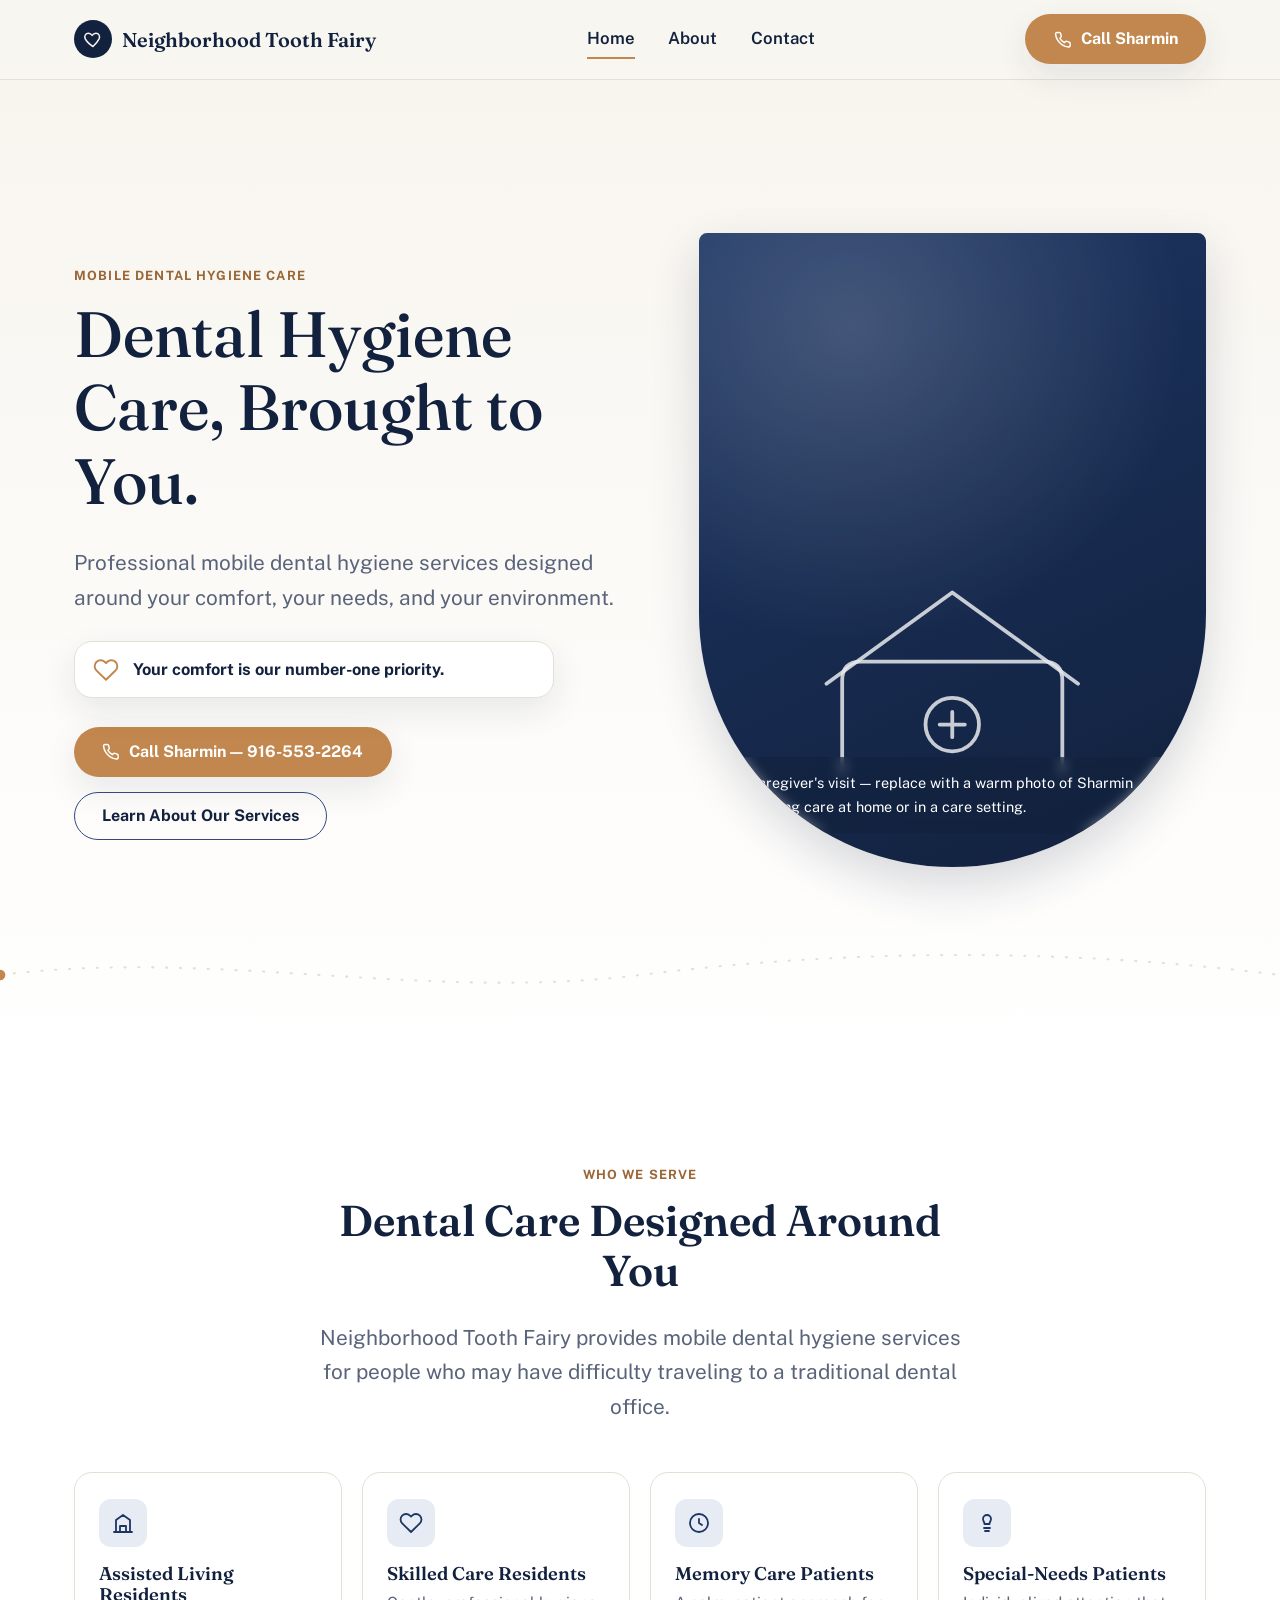
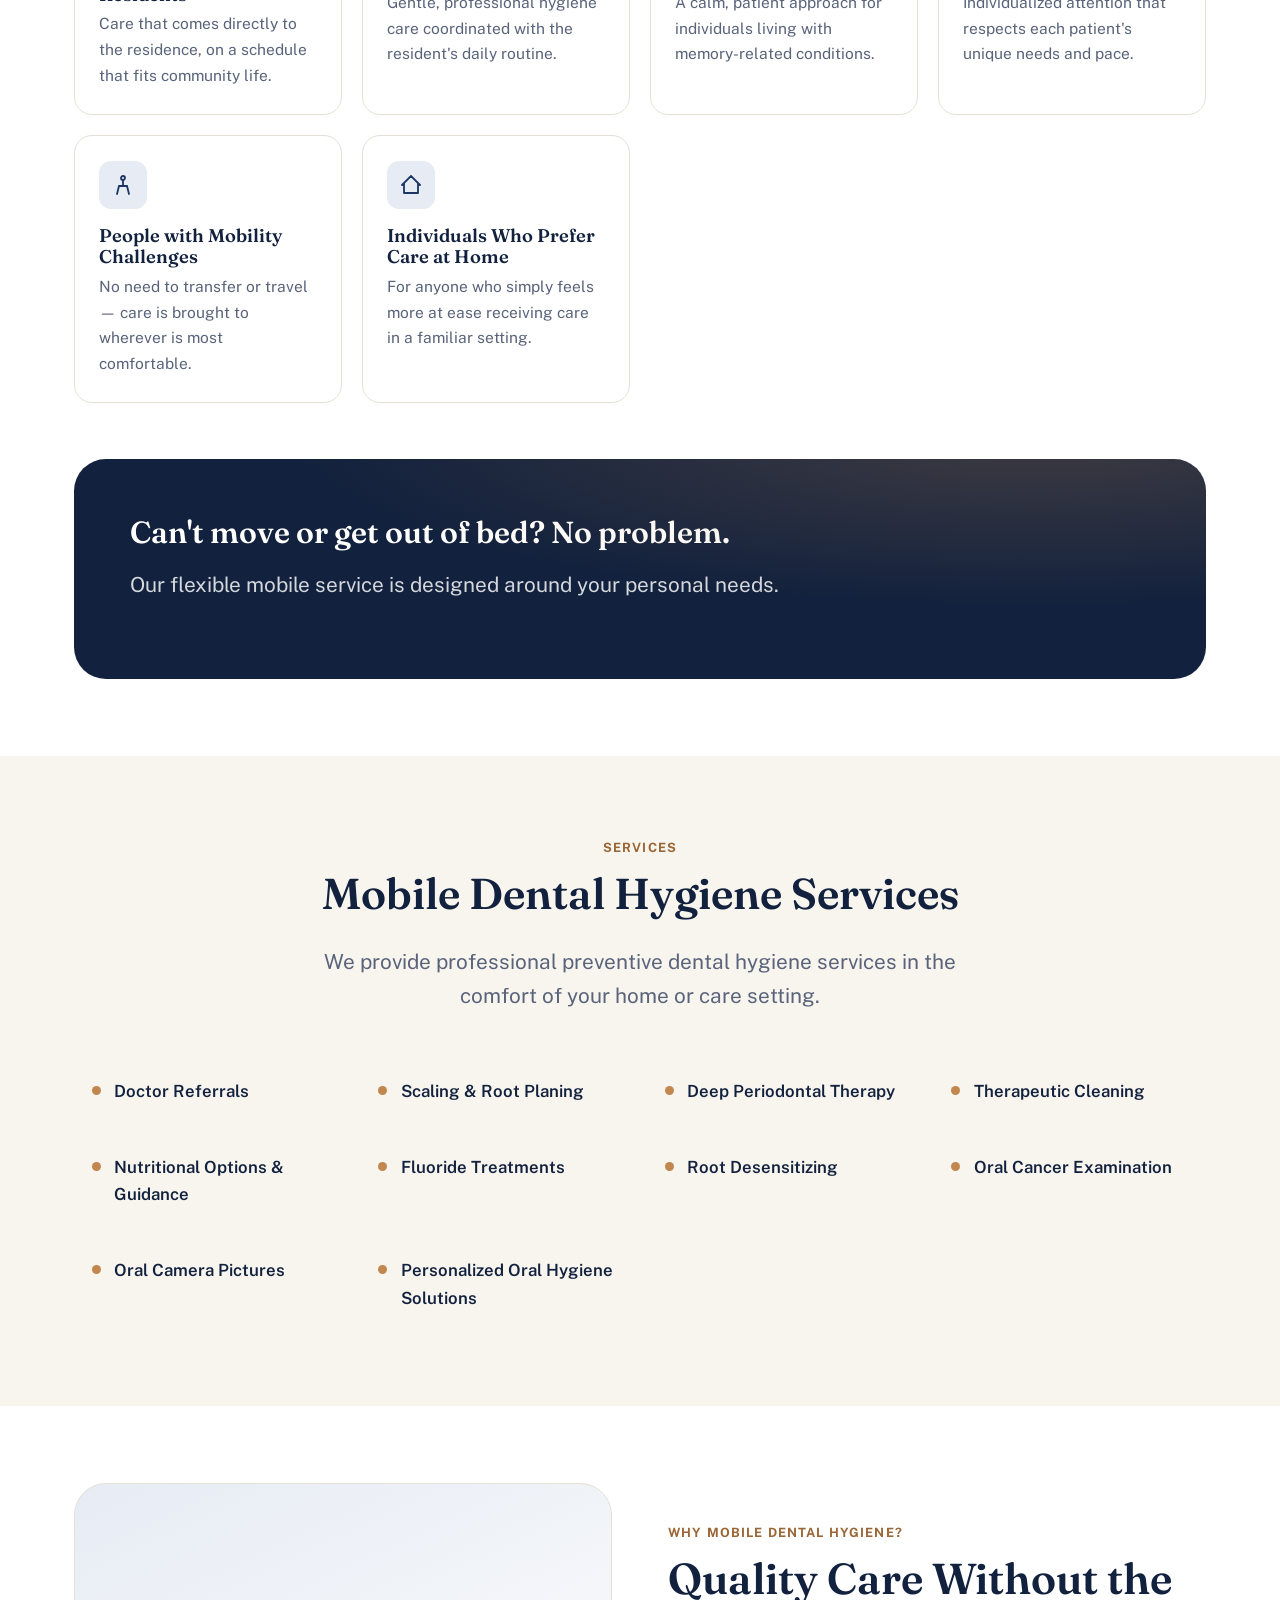
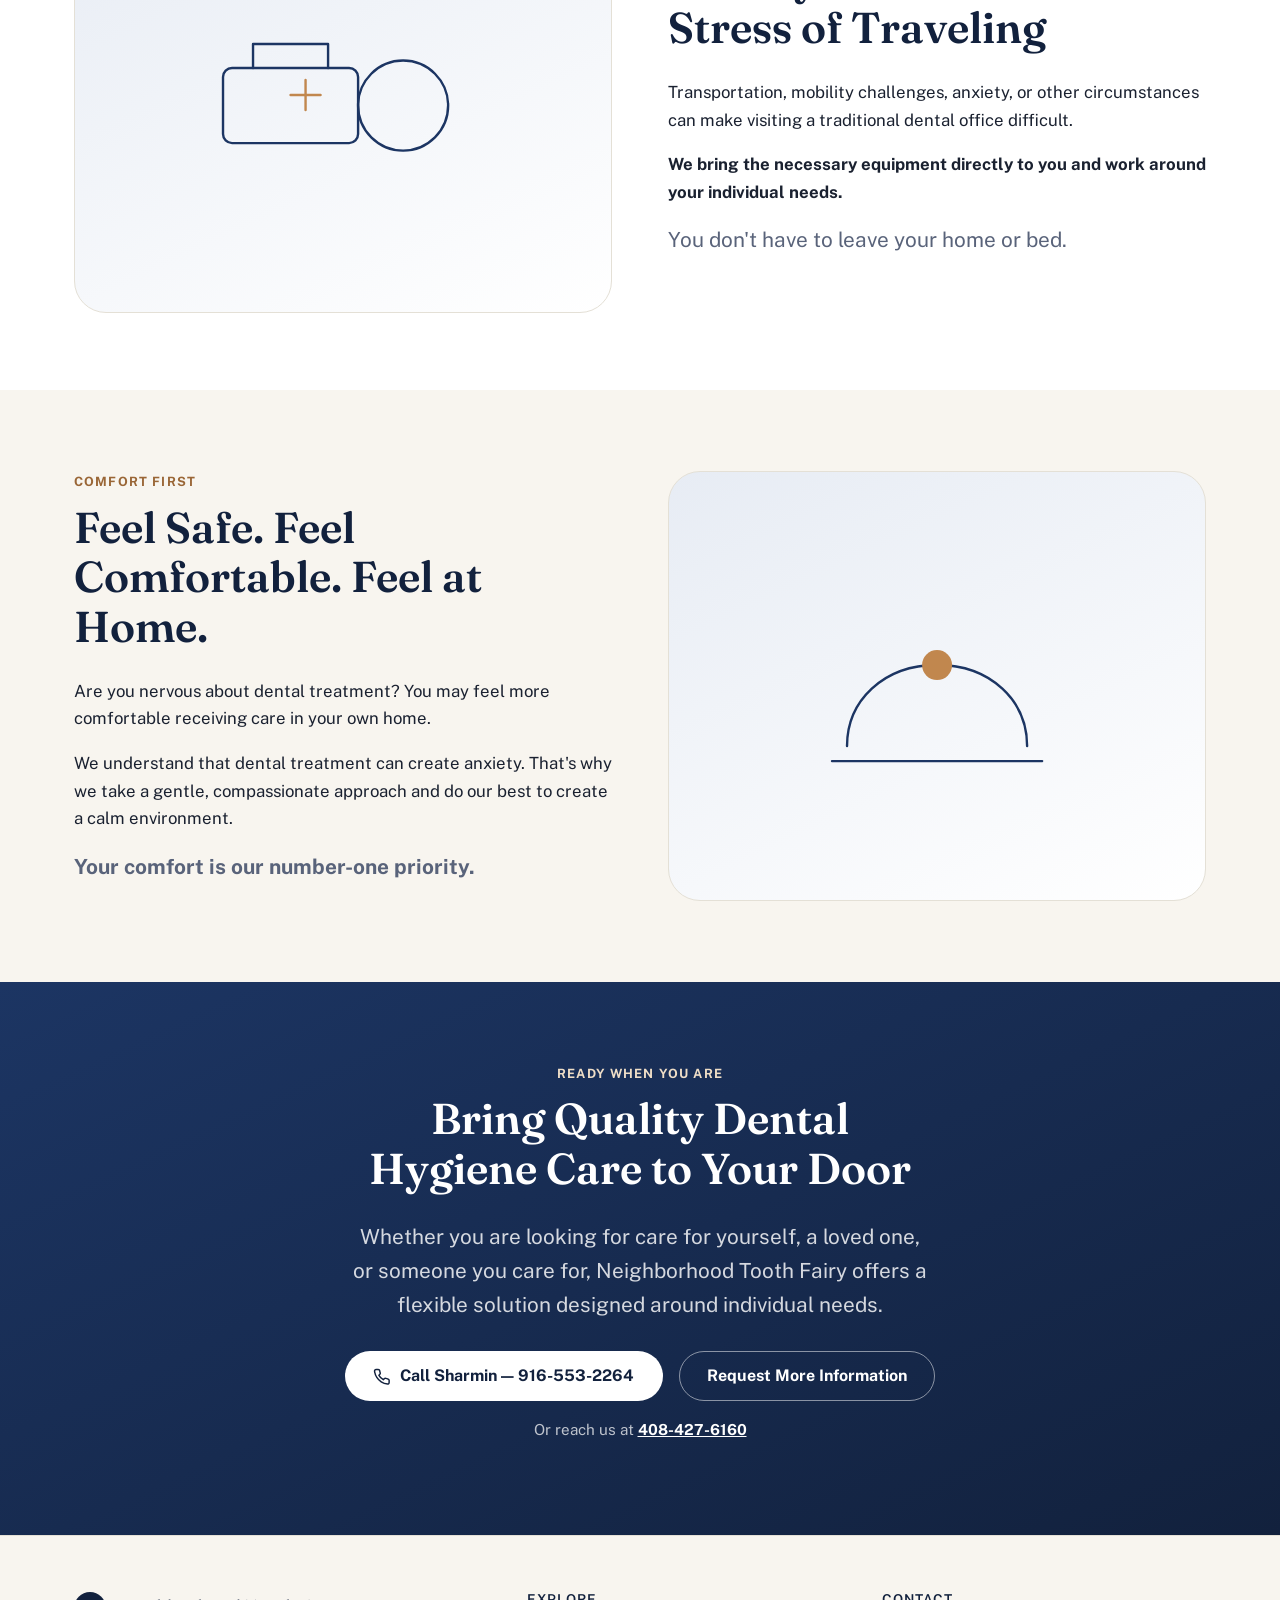
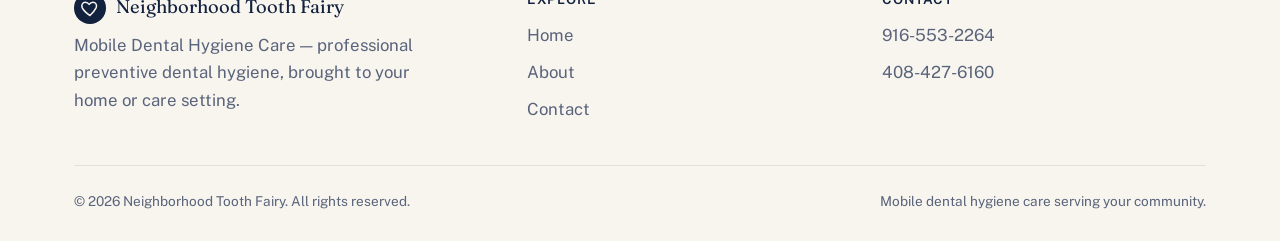
==== index.html @ ffa9e3bf "Add files via upload" ====
<!DOCTYPE html>
<html lang="en">
<head>
<meta charset="UTF-8">
<meta name="viewport" content="width=device-width, initial-scale=1.0">
<title>Neighborhood Tooth Fairy | Mobile Dental Hygiene Care, Brought to You</title>
<meta name="description" content="Neighborhood Tooth Fairy provides professional mobile dental hygiene care for seniors, assisted living, memory care, and anyone who has difficulty visiting a traditional dental office. Call Sharmin at 916-553-2264.">
<link rel="preconnect" href="https://fonts.googleapis.com">
<link rel="preconnect" href="https://fonts.gstatic.com" crossorigin>
<link href="https://fonts.googleapis.com/css2?family=Fraunces:opsz,wght@9..144,400;9..144,500;9..144,600&family=Public+Sans:wght@400;500;600;700&display=swap" rel="stylesheet">
<link rel="stylesheet" href="styles.css">
</head>
<body>
<a class="skip-link" href="#main">Skip to content</a>

<header class="site-header">
  <div class="container nav">
    <a class="brand" href="index.html">
      <span class="brand-mark" aria-hidden="true">
        <svg viewBox="0 0 24 24" fill="none" stroke="#F8F5EF" stroke-width="1.8" stroke-linecap="round" stroke-linejoin="round"><path d="M12 21s-7-4.6-9.3-9.1C1.2 8.6 3 5 6.6 5c2 0 3.3 1.1 4.4 2.7C12.1 6.1 13.4 5 15.4 5 19 5 20.8 8.6 19.3 11.9 17 16.4 12 21 12 21z"/></svg>
      </span>
      Neighborhood Tooth Fairy
    </a>

    <nav class="nav-links" aria-label="Primary">
      <a href="index.html" aria-current="page">Home</a>
      <a href="about.html">About</a>
      <a href="contact.html">Contact</a>
    </nav>

    <div class="nav-actions">
      <a class="btn btn--primary nav-call" href="tel:19165532264">
        <svg viewBox="0 0 24 24" fill="none" stroke="currentColor" stroke-width="2" stroke-linecap="round" stroke-linejoin="round"><path d="M22 16.92v3a2 2 0 0 1-2.18 2 19.79 19.79 0 0 1-8.63-3.07 19.5 19.5 0 0 1-6-6 19.79 19.79 0 0 1-3.07-8.67A2 2 0 0 1 4.11 2h3a2 2 0 0 1 2 1.72c.13.96.36 1.9.68 2.81a2 2 0 0 1-.45 2.11L8.09 9.91a16 16 0 0 0 6 6l1.27-1.27a2 2 0 0 1 2.11-.45c.9.32 1.85.55 2.81.68A2 2 0 0 1 22 16.92z"/></svg>
        Call Sharmin
      </a>
      <button class="nav-toggle" aria-label="Open menu" aria-expanded="false" aria-controls="mobile-menu">
        <svg viewBox="0 0 24 24" fill="none" stroke="#12213D" stroke-width="2" stroke-linecap="round"><line x1="3" y1="6" x2="21" y2="6"/><line x1="3" y1="12" x2="21" y2="12"/><line x1="3" y1="18" x2="21" y2="18"/></svg>
      </button>
    </div>
  </div>
  <div class="mobile-menu" id="mobile-menu">
    <a href="index.html" aria-current="page">Home</a>
    <a href="about.html">About</a>
    <a href="contact.html">Contact</a>
    <a class="btn btn--primary" href="tel:19165532264">Call Sharmin — 916-553-2264</a>
  </div>
</header>

<main id="main">

  <!-- ============ HERO ============ -->
  <section class="hero">
    <div class="container">
      <div class="hero-copy">
        <span class="eyebrow">Mobile Dental Hygiene Care</span>
        <h1>Dental Hygiene Care, Brought to You.</h1>
        <p class="lede">Professional mobile dental hygiene services designed around your comfort, your needs, and your environment.</p>

        <div class="hero-priority reveal">
          <svg viewBox="0 0 24 24" fill="none" stroke="currentColor" stroke-width="1.8" stroke-linecap="round" stroke-linejoin="round"><path d="M20.84 4.61a5.5 5.5 0 0 0-7.78 0L12 5.67l-1.06-1.06a5.5 5.5 0 1 0-7.78 7.78l1.06 1.06L12 21l7.78-7.55 1.06-1.06a5.5 5.5 0 0 0 0-7.78z"/></svg>
          <span><strong>Your comfort is our number-one priority.</strong></span>
        </div>

        <div class="hero-actions">
          <a class="btn btn--primary" href="tel:19165532264">
            <svg viewBox="0 0 24 24" fill="none" stroke="currentColor" stroke-width="2" stroke-linecap="round" stroke-linejoin="round"><path d="M22 16.92v3a2 2 0 0 1-2.18 2 19.79 19.79 0 0 1-8.63-3.07 19.5 19.5 0 0 1-6-6 19.79 19.79 0 0 1-3.07-8.67A2 2 0 0 1 4.11 2h3a2 2 0 0 1 2 1.72c.13.96.36 1.9.68 2.81a2 2 0 0 1-.45 2.11L8.09 9.91a16 16 0 0 0 6 6l1.27-1.27a2 2 0 0 1 2.11-.45c.9.32 1.85.55 2.81.68A2 2 0 0 1 22 16.92z"/></svg>
            Call Sharmin — 916-553-2264
          </a>
          <a class="btn btn--ghost" href="#services">Learn About Our Services</a>
        </div>
      </div>

      <div class="hero-visual reveal" aria-hidden="true">
        <svg class="placeholder-figure" viewBox="0 0 200 170" fill="none">
          <path d="M30 150 L30 90 Q30 78 42 78 L158 78 Q170 78 170 90 L170 150" stroke-width="2.4" stroke-linejoin="round"/>
          <path d="M20 92 L100 34 L180 92" stroke-width="2.4" stroke-linejoin="round" stroke-linecap="round"/>
          <circle cx="100" cy="118" r="17" stroke-width="2.4"/>
          <path d="M92 118 h16 M100 110 v16" stroke-width="2.4" stroke-linecap="round"/>
        </svg>
        <p class="caption-badge">A caregiver's visit — replace with a warm photo of Sharmin providing care at home or in a care setting.</p>
      </div>
    </div>

    <svg class="route-divider" viewBox="0 0 1200 60" preserveAspectRatio="none" aria-hidden="true">
      <path id="route-path" d="M0 30 C 200 5, 400 55, 600 30 S 1000 5, 1200 30" fill="none" stroke="#E4E0D6" stroke-width="2" stroke-dasharray="1 12" stroke-linecap="round"/>
      <circle class="dot" r="5" fill="#C1874E" style="offset-path: path('M0 30 C 200 5, 400 55, 600 30 S 1000 5, 1200 30');"/>
    </svg>
  </section>

  <!-- ============ WHO WE SERVE ============ -->
  <section id="who-we-serve">
    <div class="container">
      <div class="section-head section-head--center reveal">
        <span class="eyebrow">Who We Serve</span>
        <h2>Dental Care Designed Around You</h2>
        <p class="lede">Neighborhood Tooth Fairy provides mobile dental hygiene services for people who may have difficulty traveling to a traditional dental office.</p>
      </div>

      <div class="card-grid reveal">
        <div class="card">
          <div class="card-icon" aria-hidden="true"><svg viewBox="0 0 24 24" fill="none" stroke="currentColor" stroke-width="1.8" stroke-linecap="round" stroke-linejoin="round"><path d="M3 21h18M5 21V9l7-5 7 5v12M9 21v-6h6v6"/></svg></div>
          <h3>Assisted Living Residents</h3>
          <p>Care that comes directly to the residence, on a schedule that fits community life.</p>
        </div>
        <div class="card">
          <div class="card-icon" aria-hidden="true"><svg viewBox="0 0 24 24" fill="none" stroke="currentColor" stroke-width="1.8" stroke-linecap="round" stroke-linejoin="round"><path d="M20.84 4.61a5.5 5.5 0 0 0-7.78 0L12 5.67l-1.06-1.06a5.5 5.5 0 1 0-7.78 7.78l1.06 1.06L12 21l7.78-7.55 1.06-1.06a5.5 5.5 0 0 0 0-7.78z"/></svg></div>
          <h3>Skilled Care Residents</h3>
          <p>Gentle, professional hygiene care coordinated with the resident's daily routine.</p>
        </div>
        <div class="card">
          <div class="card-icon" aria-hidden="true"><svg viewBox="0 0 24 24" fill="none" stroke="currentColor" stroke-width="1.8" stroke-linecap="round" stroke-linejoin="round"><circle cx="12" cy="12" r="9"/><path d="M12 8v4l3 2"/></svg></div>
          <h3>Memory Care Patients</h3>
          <p>A calm, patient approach for individuals living with memory-related conditions.</p>
        </div>
        <div class="card">
          <div class="card-icon" aria-hidden="true"><svg viewBox="0 0 24 24" fill="none" stroke="currentColor" stroke-width="1.8" stroke-linecap="round" stroke-linejoin="round"><path d="M12 4a4 4 0 0 1 4 4c0 2-1.5 3-1.5 5H9.5c0-2-1.5-3-1.5-5a4 4 0 0 1 4-4z"/><path d="M9 17h6M10 20h4"/></svg></div>
          <h3>Special-Needs Patients</h3>
          <p>Individualized attention that respects each patient's unique needs and pace.</p>
        </div>
        <div class="card">
          <div class="card-icon" aria-hidden="true"><svg viewBox="0 0 24 24" fill="none" stroke="currentColor" stroke-width="1.8" stroke-linecap="round" stroke-linejoin="round"><circle cx="12" cy="5" r="2"/><path d="M12 7v6M8 13l-2 8M16 13l2 8M8 13h8"/></svg></div>
          <h3>People with Mobility Challenges</h3>
          <p>No need to transfer or travel — care is brought to wherever is most comfortable.</p>
        </div>
        <div class="card">
          <div class="card-icon" aria-hidden="true"><svg viewBox="0 0 24 24" fill="none" stroke="currentColor" stroke-width="1.8" stroke-linecap="round" stroke-linejoin="round"><path d="M3 12l9-9 9 9M5 10v10h14V10"/></svg></div>
          <h3>Individuals Who Prefer Care at Home</h3>
          <p>For anyone who simply feels more at ease receiving care in a familiar setting.</p>
        </div>
      </div>

      <div class="banner mt-lg reveal">
        <h3>Can't move or get out of bed? No problem.</h3>
        <p class="lede">Our flexible mobile service is designed around your personal needs.</p>
      </div>
    </div>
  </section>

  <!-- ============ SERVICES ============ -->
  <section id="services" class="bg-cream">
    <div class="container">
      <div class="section-head section-head--center reveal">
        <span class="eyebrow">Services</span>
        <h2>Mobile Dental Hygiene Services</h2>
        <p class="lede">We provide professional preventive dental hygiene services in the comfort of your home or care setting.</p>
      </div>

      <div class="service-list reveal">
        <div class="service-item"><span class="dot-mark" aria-hidden="true"></span><span>Doctor Referrals</span></div>
        <div class="service-item"><span class="dot-mark" aria-hidden="true"></span><span>Scaling &amp; Root Planing</span></div>
        <div class="service-item"><span class="dot-mark" aria-hidden="true"></span><span>Deep Periodontal Therapy</span></div>
        <div class="service-item"><span class="dot-mark" aria-hidden="true"></span><span>Therapeutic Cleaning</span></div>
        <div class="service-item"><span class="dot-mark" aria-hidden="true"></span><span>Nutritional Options &amp; Guidance</span></div>
        <div class="service-item"><span class="dot-mark" aria-hidden="true"></span><span>Fluoride Treatments</span></div>
        <div class="service-item"><span class="dot-mark" aria-hidden="true"></span><span>Root Desensitizing</span></div>
        <div class="service-item"><span class="dot-mark" aria-hidden="true"></span><span>Oral Cancer Examination</span></div>
        <div class="service-item"><span class="dot-mark" aria-hidden="true"></span><span>Oral Camera Pictures</span></div>
        <div class="service-item"><span class="dot-mark" aria-hidden="true"></span><span>Personalized Oral Hygiene Solutions</span></div>
      </div>
    </div>
  </section>

  <!-- ============ WHY MOBILE ============ -->
  <section id="why-mobile">
    <div class="container">
      <div class="split reveal">
        <div class="split-media" aria-hidden="true">
          <svg viewBox="0 0 200 160" fill="none" stroke="#1C3563" stroke-width="1.6" stroke-linecap="round" stroke-linejoin="round">
            <rect x="20" y="60" width="90" height="50" rx="6"/>
            <circle cx="140" cy="85" r="30"/>
            <path d="M65 78 h20 M75 68 v20" stroke="#C1874E"/>
            <path d="M40 60 V44 h50 v16" />
          </svg>
        </div>
        <div>
          <span class="eyebrow">Why Mobile Dental Hygiene?</span>
          <h2>Quality Care Without the Stress of Traveling</h2>
          <p>Transportation, mobility challenges, anxiety, or other circumstances can make visiting a traditional dental office difficult.</p>
          <p><strong>We bring the necessary equipment directly to you and work around your individual needs.</strong></p>
          <p class="lede">You don't have to leave your home or bed.</p>
        </div>
      </div>
    </div>
  </section>

  <!-- ============ COMFORT ============ -->
  <section id="comfort" class="bg-cream">
    <div class="container">
      <div class="split split--reverse reveal">
        <div>
          <span class="eyebrow">Comfort First</span>
          <h2>Feel Safe. Feel Comfortable. Feel at Home.</h2>
          <p>Are you nervous about dental treatment? You may feel more comfortable receiving care in your own home.</p>
          <p>We understand that dental treatment can create anxiety. That's why we take a gentle, compassionate approach and do our best to create a calm environment.</p>
          <p class="lede"><strong>Your comfort is our number-one priority.</strong></p>
        </div>
        <div class="split-media" aria-hidden="true">
          <svg viewBox="0 0 200 160" fill="none" stroke="#1C3563" stroke-width="1.6" stroke-linecap="round" stroke-linejoin="round">
            <path d="M40 120c0-30 24-54 60-54s60 24 60 54" />
            <circle cx="100" cy="66" r="10" fill="#C1874E" stroke="none"/>
            <path d="M30 130h140" />
          </svg>
        </div>
      </div>
    </div>
  </section>

  <!-- ============ FINAL CTA ============ -->
  <section class="cta-band">
    <div class="container reveal">
      <span class="eyebrow" style="color:#EFDEC7">Ready When You Are</span>
      <h2>Bring Quality Dental Hygiene Care to Your Door</h2>
      <p class="lede">Whether you are looking for care for yourself, a loved one, or someone you care for, Neighborhood Tooth Fairy offers a flexible solution designed around individual needs.</p>
      <div class="cta-actions">
        <a class="btn btn--on-dark" href="tel:19165532264">
          <svg viewBox="0 0 24 24" fill="none" stroke="currentColor" stroke-width="2" stroke-linecap="round" stroke-linejoin="round"><path d="M22 16.92v3a2 2 0 0 1-2.18 2 19.79 19.79 0 0 1-8.63-3.07 19.5 19.5 0 0 1-6-6 19.79 19.79 0 0 1-3.07-8.67A2 2 0 0 1 4.11 2h3a2 2 0 0 1 2 1.72c.13.96.36 1.9.68 2.81a2 2 0 0 1-.45 2.11L8.09 9.91a16 16 0 0 0 6 6l1.27-1.27a2 2 0 0 1 2.11-.45c.9.32 1.85.55 2.81.68A2 2 0 0 1 22 16.92z"/></svg>
          Call Sharmin — 916-553-2264
        </a>
        <a class="btn btn--ghost-on-dark" href="contact.html">Request More Information</a>
      </div>
      <p class="cta-secondary-phone">Or reach us at <a href="tel:14084276160">408-427-6160</a></p>
    </div>
  </section>

</main>

<footer class="site-footer">
  <div class="container">
    <div class="footer-grid">
      <div>
        <div class="footer-brand">
          <span class="brand-mark" aria-hidden="true">
            <svg viewBox="0 0 24 24" fill="none" stroke="#F8F5EF" stroke-width="1.8" stroke-linecap="round" stroke-linejoin="round"><path d="M12 21s-7-4.6-9.3-9.1C1.2 8.6 3 5 6.6 5c2 0 3.3 1.1 4.4 2.7C12.1 6.1 13.4 5 15.4 5 19 5 20.8 8.6 19.3 11.9 17 16.4 12 21 12 21z"/></svg>
          </span>
          Neighborhood Tooth Fairy
        </div>
        <p class="footer-tag">Mobile Dental Hygiene Care — professional preventive dental hygiene, brought to your home or care setting.</p>
      </div>
      <div class="footer-col">
        <h4>Explore</h4>
        <ul>
          <li><a href="index.html">Home</a></li>
          <li><a href="about.html">About</a></li>
          <li><a href="contact.html">Contact</a></li>
        </ul>
      </div>
      <div class="footer-col">
        <h4>Contact</h4>
        <ul>
          <li><a href="tel:19165532264">916-553-2264</a></li>
          <li><a href="tel:14084276160">408-427-6160</a></li>
        </ul>
      </div>
    </div>
    <div class="footer-bottom">
      <span>&copy; <span data-year>2026</span> Neighborhood Tooth Fairy. All rights reserved.</span>
      <span>Mobile dental hygiene care serving your community.</span>
    </div>
  </div>
</footer>

<script src="script.js"></script>
</body>
</html>
---- styles.css ----
/* ===================================================================
   NEIGHBORHOOD TOOTH FAIRY — Design tokens
   =================================================================== */
:root{
  /* Color */
  --navy-deep:   #12213D;
  --navy:        #1C3563;
  --navy-mid:    #2E4C82;
  --navy-pale:   #E7ECF4;
  --cream:       #F8F5EF;
  --white:       #FFFFFF;
  --accent:      #C1874E;   /* warm clay/honey — "brought to you" */
  --accent-soft: #EFDEC7;
  --accent-deep: #9A6636;
  --ink:         #1A2130;
  --muted:       #59637A;
  --border:      #E4E0D6;
  --focus-ring:  #C1874E;

  /* Type */
  --font-display: "Fraunces", "Iowan Old Style", Georgia, serif;
  --font-body: "Public Sans", -apple-system, BlinkMacSystemFont, "Segoe UI", sans-serif;

  /* Scale (rem, mobile-first; grows via clamp) */
  --step-1: clamp(0.95rem, 0.9rem + 0.2vw, 1.05rem);
  --step-2: clamp(1.1rem, 1rem + 0.4vw, 1.3rem);
  --step-3: clamp(1.4rem, 1.2rem + 0.9vw, 1.9rem);
  --step-4: clamp(1.9rem, 1.5rem + 1.6vw, 2.7rem);
  --step-5: clamp(2.5rem, 1.9rem + 2.8vw, 4rem);

  /* Layout */
  --container: 1180px;
  --container-narrow: 760px;
  --radius-sm: 8px;
  --radius-md: 18px;
  --radius-lg: 32px;
  --shadow-soft: 0 12px 34px rgba(18,33,61,0.09);
  --shadow-lift: 0 20px 48px rgba(18,33,61,0.16);
}

/* ===================================================================
   Reset & base
   =================================================================== */
*, *::before, *::after{ box-sizing: border-box; }
html{ scroll-behavior: smooth; }
@media (prefers-reduced-motion: reduce){
  html{ scroll-behavior: auto; }
  *, *::before, *::after{ animation-duration: 0.01ms !important; animation-iteration-count: 1 !important; transition-duration: 0.01ms !important; scroll-behavior: auto !important; }
}
body{
  margin: 0;
  font-family: var(--font-body);
  font-size: var(--step-1);
  line-height: 1.65;
  color: var(--ink);
  background: var(--white);
  -webkit-font-smoothing: antialiased;
}
img{ max-width: 100%; display: block; }
h1,h2,h3,h4{
  font-family: var(--font-display);
  font-weight: 600;
  line-height: 1.15;
  margin: 0 0 0.6em;
  color: var(--navy-deep);
}
h1{ font-size: var(--step-5); font-weight: 500; }
h2{ font-size: var(--step-4); }
h3{ font-size: var(--step-3); }
p{ margin: 0 0 1em; }
a{ color: var(--navy); text-decoration-color: transparent; }
a:focus-visible, button:focus-visible, input:focus-visible, select:focus-visible, textarea:focus-visible{
  outline: 3px solid var(--focus-ring);
  outline-offset: 3px;
  border-radius: 4px;
}
ul{ margin: 0; padding: 0; list-style: none; }
.container{ width: 100%; max-width: var(--container); margin-inline: auto; padding-inline: 1.5rem; }
.container--narrow{ max-width: var(--container-narrow); }
section{ padding-block: clamp(3.5rem, 6vw, 6.5rem); }
.eyebrow{
  font-family: var(--font-body);
  font-weight: 700;
  letter-spacing: 0.09em;
  text-transform: uppercase;
  font-size: 0.8rem;
  color: var(--accent-deep);
  display: inline-block;
  margin-bottom: 0.85em;
}
.section-head{ max-width: 42rem; margin-bottom: clamp(2rem, 4vw, 3rem); }
.section-head--center{ margin-inline: auto; text-align: center; }
.lede{ font-size: var(--step-2); color: var(--muted); }
.visually-hidden{
  position: absolute; width: 1px; height: 1px; padding: 0; margin: -1px;
  overflow: hidden; clip: rect(0,0,0,0); white-space: nowrap; border: 0;
}
.skip-link{
  position: absolute; left: 1rem; top: -4rem;
  background: var(--navy-deep); color: var(--white);
  padding: 0.75rem 1.25rem; border-radius: var(--radius-sm);
  z-index: 200; transition: top 0.2s ease;
}
.skip-link:focus{ top: 1rem; }

/* ===================================================================
   Buttons
   =================================================================== */
.btn{
  display: inline-flex; align-items: center; gap: 0.6em;
  font-family: var(--font-body); font-weight: 700; font-size: 1rem;
  padding: 0.95rem 1.7rem; border-radius: 999px;
  border: 1.5px solid transparent; cursor: pointer;
  text-decoration: none; line-height: 1; white-space: nowrap;
  transition: transform 0.18s ease, box-shadow 0.18s ease, background 0.18s ease, border-color .18s ease, color .18s ease;
}
.btn svg{ width: 1.1em; height: 1.1em; flex: none; }
.btn--primary{ background: var(--accent); color: var(--white); box-shadow: var(--shadow-soft); }
.btn--primary:hover{ background: var(--accent-deep); transform: translateY(-2px); box-shadow: var(--shadow-lift); }
.btn--ghost{ background: transparent; border-color: var(--navy-mid); color: var(--navy-deep); }
.btn--ghost:hover{ background: var(--navy-pale); transform: translateY(-2px); }
.btn--on-dark{ background: var(--white); color: var(--navy-deep); }
.btn--on-dark:hover{ background: var(--accent-soft); transform: translateY(-2px); }
.btn--ghost-on-dark{ background: transparent; border-color: rgba(255,255,255,0.5); color: var(--white); }
.btn--ghost-on-dark:hover{ background: rgba(255,255,255,0.12); border-color: var(--white); }
.btn--block{ width: 100%; justify-content: center; }

/* ===================================================================
   Header / Navigation
   =================================================================== */
.site-header{
  position: sticky; top: 0; z-index: 100;
  background: rgba(248,245,239,0.9);
  backdrop-filter: saturate(160%) blur(10px);
  border-bottom: 1px solid var(--border);
}
.nav{
  display: flex; align-items: center; justify-content: space-between;
  padding-block: 0.9rem;
}
.brand{
  display: flex; align-items: center; gap: 0.65rem;
  font-family: var(--font-display); font-weight: 600;
  font-size: 1.25rem; color: var(--navy-deep); text-decoration: none;
}
.brand-mark{
  width: 38px; height: 38px; border-radius: 50%;
  background: var(--navy-deep);
  display: grid; place-items: center; flex: none;
}
.brand-mark svg{ width: 20px; height: 20px; }
.nav-links{
  display: none;
  align-items: center; gap: 2.1rem;
}
.nav-links a{
  font-weight: 600; color: var(--navy-deep); text-decoration: none;
  padding-block: 0.3rem; border-bottom: 2px solid transparent;
  transition: border-color 0.15s ease, color .15s ease;
}
.nav-links a:hover, .nav-links a[aria-current="page"]{ border-color: var(--accent); }
.nav-actions{ display: flex; align-items: center; gap: 0.75rem; }
.nav-call{ display: none; }
.nav-toggle{
  display: inline-flex; align-items: center; justify-content: center;
  width: 44px; height: 44px; border-radius: var(--radius-sm);
  background: transparent; border: 1.5px solid var(--border);
  cursor: pointer;
}
.nav-toggle svg{ width: 22px; height: 22px; }
.mobile-menu{
  display: none;
  flex-direction: column;
  border-top: 1px solid var(--border);
  background: var(--cream);
}
.mobile-menu.is-open{ display: flex; }
.mobile-menu a{
  padding: 1rem 1.5rem; font-weight: 600; color: var(--navy-deep);
  text-decoration: none; border-bottom: 1px solid var(--border);
}
.mobile-menu .btn{ margin: 1rem 1.5rem; }

@media (min-width: 900px){
  .nav-links{ display: flex; }
  .nav-call{ display: inline-flex; }
  .nav-toggle{ display: none; }
  .mobile-menu{ display: none !important; }
}

/* ===================================================================
   Hero — "doorway" signature shape
   =================================================================== */
.hero{
  position: relative;
  background: linear-gradient(180deg, var(--cream) 0%, var(--white) 100%);
  overflow: clip;
}
.hero .container{
  display: grid; gap: clamp(2.5rem, 5vw, 4rem);
  padding-block: clamp(2.5rem, 6vw, 5rem);
  align-items: center;
}
.hero-copy .eyebrow{ color: var(--accent-deep); }
.hero-copy h1{ margin-bottom: 0.45em; }
.hero-copy .lede{ max-width: 34rem; }
.hero-priority{
  display: flex; align-items: center; gap: 0.85rem;
  margin: 1.6rem 0 1.8rem;
  padding: 0.9rem 1.15rem;
  background: var(--white);
  border: 1px solid var(--border);
  border-radius: var(--radius-md);
  box-shadow: var(--shadow-soft);
  max-width: 30rem;
}
.hero-priority svg{ width: 26px; height: 26px; flex: none; color: var(--accent); }
.hero-priority strong{ display: block; color: var(--navy-deep); font-size: 1.02rem; }
.hero-actions{ display: flex; flex-wrap: wrap; gap: 0.9rem; }
.hero-visual{
  position: relative;
  aspect-ratio: 4 / 5;
  border-radius: var(--radius-lg) var(--radius-lg) 999px 999px; /* doorway arch */
  background:
    radial-gradient(120% 90% at 30% 15%, rgba(255,255,255,0.18), transparent 55%),
    linear-gradient(155deg, var(--navy) 0%, var(--navy-deep) 100%);
  display: flex; align-items: flex-end; justify-content: center;
  overflow: hidden;
  box-shadow: var(--shadow-lift);
}
.hero-visual .caption-badge{
  position: absolute; left: 1.25rem; bottom: 1.25rem; right: 1.25rem;
  background: rgba(18,33,61,0.55);
  color: var(--white);
  border-radius: var(--radius-md);
  padding: 0.9rem 1.1rem;
  font-size: 0.9rem;
  backdrop-filter: blur(6px);
}
.hero-visual .placeholder-figure{ width: 62%; opacity: 0.9; margin-bottom: 12%; }
.hero-visual .placeholder-figure path,
.hero-visual .placeholder-figure circle{ stroke: rgba(255,255,255,0.85); }

/* route motif under hero */
.route-divider{
  display: block; width: 100%; height: auto;
  margin-block: -1px;
}
.route-divider .dot{
  animation: travel 7s linear infinite;
}
@keyframes travel{
  0%{ offset-distance: 0%; }
  100%{ offset-distance: 100%; }
}
@media (prefers-reduced-motion: reduce){
  .route-divider .dot{ animation: none; offset-distance: 50%; }
}

@media (min-width: 860px){
  .hero .container{ grid-template-columns: 1.05fr 0.95fr; }
}

/* ===================================================================
   Cards — audience / services / difference
   =================================================================== */
.card-grid{
  display: grid; gap: 1.25rem;
  grid-template-columns: repeat(auto-fit, minmax(240px, 1fr));
}
.card{
  background: var(--white);
  border: 1px solid var(--border);
  border-radius: var(--radius-md);
  padding: 1.6rem 1.5rem;
  transition: transform 0.2s ease, box-shadow 0.2s ease, border-color .2s ease;
}
.card:hover{ transform: translateY(-4px); box-shadow: var(--shadow-soft); border-color: transparent; }
.card-icon{
  width: 48px; height: 48px; border-radius: 12px;
  background: var(--navy-pale);
  display: grid; place-items: center; margin-bottom: 1rem;
  color: var(--navy);
}
.card-icon svg{ width: 24px; height: 24px; }
.card h3{ font-size: 1.15rem; margin-bottom: 0.35em; }
.card p{ color: var(--muted); margin: 0; font-size: 0.97rem; }

.service-list{
  display: grid; gap: 0.9rem;
  grid-template-columns: repeat(auto-fit, minmax(230px, 1fr));
}
.service-item{
  display: flex; align-items: flex-start; gap: 0.85rem;
  padding: 1.05rem 1.1rem;
  background: var(--cream);
  border-radius: var(--radius-md);
}
.service-item .dot-mark{
  width: 9px; height: 9px; border-radius: 50%;
  background: var(--accent); margin-top: 0.5em; flex: none;
}
.service-item span{ font-weight: 600; color: var(--navy-deep); }

/* ===================================================================
   Banner / callout blocks
   =================================================================== */
.banner{
  background: var(--navy-deep);
  color: var(--white);
  border-radius: var(--radius-lg);
  padding: clamp(2.2rem, 5vw, 3.5rem);
  position: relative;
  overflow: hidden;
}
.banner::before{
  content: "";
  position: absolute; inset: 0;
  background: radial-gradient(120% 140% at 85% -10%, rgba(193,135,78,0.25), transparent 55%);
  pointer-events: none;
}
.banner h2, .banner h3{ color: var(--white); }
.banner p{ color: rgba(255,255,255,0.82); }
.banner .lede{ color: rgba(255,255,255,0.82); }

.split{
  display: grid; gap: clamp(2rem, 5vw, 3.5rem);
  align-items: center;
}
@media (min-width: 860px){
  .split{ grid-template-columns: 1fr 1fr; }
  .split--reverse .split-media{ order: 2; }
}
.split-media{
  aspect-ratio: 5/4;
  border-radius: var(--radius-lg);
  background: linear-gradient(155deg, var(--navy-pale), var(--white));
  border: 1px solid var(--border);
  display: grid; place-items: center;
  overflow: hidden;
}
.split-media svg{ width: 56%; }

.stat-strip{
  display: flex; align-items: center; gap: 0.7rem;
  color: var(--accent-deep); font-weight: 700; font-family: var(--font-display);
  font-size: 1.6rem;
}

/* ===================================================================
   Final CTA band
   =================================================================== */
.cta-band{
  background: linear-gradient(155deg, var(--navy) 0%, var(--navy-deep) 100%);
  color: var(--white);
  position: relative;
  overflow: clip;
}
.cta-band .container{ text-align: center; }
.cta-band h2{ color: var(--white); max-width: 34rem; margin-inline: auto; }
.cta-band .lede{ color: rgba(255,255,255,0.82); max-width: 36rem; margin-inline: auto; }
.cta-actions{ display: flex; flex-wrap: wrap; justify-content: center; gap: 1rem; margin-top: 1.8rem; }
.cta-secondary-phone{
  margin-top: 1rem; color: rgba(255,255,255,0.72); font-size: 0.95rem;
}
.cta-secondary-phone a{ color: var(--white); font-weight: 700; text-decoration: underline; }

/* ===================================================================
   Footer
   =================================================================== */
.site-footer{
  background: var(--cream);
  border-top: 1px solid var(--border);
  padding-block: clamp(2.5rem, 5vw, 3.5rem) 1.75rem;
}
.footer-grid{
  display: grid; gap: 2rem;
  grid-template-columns: 1fr;
  margin-bottom: 2rem;
}
@media (min-width: 700px){
  .footer-grid{ grid-template-columns: 1.3fr 1fr 1fr; }
}
.footer-brand{ display: flex; align-items: center; gap: 0.65rem; font-family: var(--font-display); font-size: 1.15rem; color: var(--navy-deep); margin-bottom: 0.5rem; }
.footer-brand .brand-mark{ width: 32px; height: 32px; }
.footer-tag{ color: var(--muted); max-width: 22rem; }
.footer-col h4{ font-family: var(--font-body); font-size: 0.85rem; letter-spacing: 0.06em; text-transform: uppercase; color: var(--navy-deep); margin-bottom: 0.9rem; }
.footer-col li{ margin-bottom: 0.6rem; }
.footer-col a{ color: var(--muted); text-decoration: none; }
.footer-col a:hover{ color: var(--navy-deep); }
.footer-bottom{
  border-top: 1px solid var(--border);
  padding-top: 1.5rem;
  display: flex; flex-wrap: wrap; gap: 1rem;
  justify-content: space-between;
  color: var(--muted); font-size: 0.85rem;
}

/* ===================================================================
   Reveal-on-scroll
   =================================================================== */
.reveal{ opacity: 0; transform: translateY(18px); transition: opacity 0.6s ease, transform 0.6s ease; }
.reveal.is-visible{ opacity: 1; transform: translateY(0); }
@media (prefers-reduced-motion: reduce){
  .reveal{ opacity: 1; transform: none; transition: none; }
}

/* ===================================================================
   Page header (About / Contact)
   =================================================================== */
.page-hero{
  background: var(--cream);
  padding-block: clamp(3rem, 7vw, 5.5rem) clamp(2.5rem, 5vw, 4rem);
}
.page-hero .eyebrow{ color: var(--accent-deep); }
.page-hero .lede{ max-width: 40rem; }

/* About: Sharmin intro */
.person-card{
  display: grid; gap: clamp(1.75rem, 4vw, 3rem);
  align-items: center;
}
@media (min-width: 860px){
  .person-card{ grid-template-columns: 0.85fr 1.15fr; }
}
.person-photo{
  aspect-ratio: 3/4;
  border-radius: var(--radius-lg) var(--radius-lg) 999px 999px;
  background: linear-gradient(155deg, var(--navy) 0%, var(--navy-deep) 100%);
  display: grid; place-items: center; place-content: center;
  color: rgba(255,255,255,0.9);
  overflow: hidden;
  box-shadow: var(--shadow-soft);
}
.person-photo svg{ width: 46%; }
.person-photo figcaption{
  font-size: 0.8rem; color: rgba(255,255,255,0.65);
  margin-top: 0.5rem; text-align: center;
}
.credential-line{
  display: inline-flex; align-items: center; gap: 0.5rem;
  background: var(--navy-pale); color: var(--navy-deep);
  font-weight: 700; font-size: 0.9rem;
  padding: 0.5rem 0.9rem; border-radius: 999px;
  margin-bottom: 1rem;
}

.feature-grid{
  display: grid; gap: 1.5rem;
  grid-template-columns: repeat(auto-fit, minmax(220px, 1fr));
}
.feature{ text-align: left; }
.feature .card-icon{ margin-bottom: 1.1rem; }

.pull-quote{
  font-family: var(--font-display);
  font-size: clamp(1.4rem, 1.1rem + 1.4vw, 2rem);
  color: var(--navy-deep);
  line-height: 1.35;
  max-width: 40rem;
  margin-inline: auto;
  text-align: center;
  position: relative;
}

.checklist{ display: grid; gap: 0.85rem; }
.checklist li{ display: flex; align-items: flex-start; gap: 0.75rem; color: var(--ink); }
.checklist svg{ width: 22px; height: 22px; flex: none; color: var(--accent-deep); margin-top: 0.15em; }

/* ===================================================================
   Contact page
   =================================================================== */
.contact-grid{
  display: grid; gap: clamp(2rem, 5vw, 3rem);
}
@media (min-width: 900px){
  .contact-grid{ grid-template-columns: 0.85fr 1.15fr; }
}
.contact-card{
  background: var(--navy-deep);
  color: var(--white);
  border-radius: var(--radius-lg);
  padding: clamp(1.9rem, 4vw, 2.6rem);
  height: fit-content;
}
.contact-card h3{ color: var(--white); }
.contact-card .credential-line{ background: rgba(255,255,255,0.12); color: var(--white); }
.contact-method{
  display: flex; align-items: center; gap: 0.85rem;
  padding: 0.9rem 0;
  border-top: 1px solid rgba(255,255,255,0.15);
}
.contact-method:first-of-type{ border-top: none; }
.contact-method svg{ width: 22px; height: 22px; color: var(--accent); flex: none; }
.contact-method a{ color: var(--white); font-weight: 700; font-size: 1.05rem; text-decoration: none; }
.contact-method a:hover{ text-decoration: underline; }
.contact-method .method-label{ display: block; font-size: 0.8rem; color: rgba(255,255,255,0.6); font-weight: 500; }

.form-card{
  background: var(--white);
  border: 1px solid var(--border);
  border-radius: var(--radius-lg);
  padding: clamp(1.75rem, 4vw, 2.6rem);
  box-shadow: var(--shadow-soft);
}
.form-row{ display: grid; gap: 1.15rem; margin-bottom: 1.15rem; }
@media (min-width: 620px){
  .form-row--two{ grid-template-columns: 1fr 1fr; }
}
.field label{
  display: block; font-weight: 700; font-size: 0.92rem;
  color: var(--navy-deep); margin-bottom: 0.4rem;
}
.field .hint{ font-weight: 500; color: var(--muted); font-size: 0.82rem; }
.field input, .field select, .field textarea{
  width: 100%; font: inherit; color: var(--ink);
  padding: 0.85rem 1rem; border-radius: var(--radius-sm);
  border: 1.5px solid var(--border); background: var(--cream);
  transition: border-color 0.15s ease, background 0.15s ease;
}
.field input:focus, .field select:focus, .field textarea:focus{
  border-color: var(--accent); background: var(--white); outline: none;
}
.field textarea{ min-height: 130px; resize: vertical; }
.form-note{
  font-size: 0.85rem; color: var(--muted); margin-top: 1rem;
}
.form-status{
  margin-top: 1rem; padding: 0.9rem 1rem; border-radius: var(--radius-sm);
  background: var(--navy-pale); color: var(--navy-deep); font-weight: 600;
  display: none;
}
.form-status.is-visible{ display: block; }

/* utility */
.mt-lg{ margin-top: clamp(2rem, 5vw, 3.5rem); }
.text-center{ text-align: center; }
.bg-cream{ background: var(--cream); }
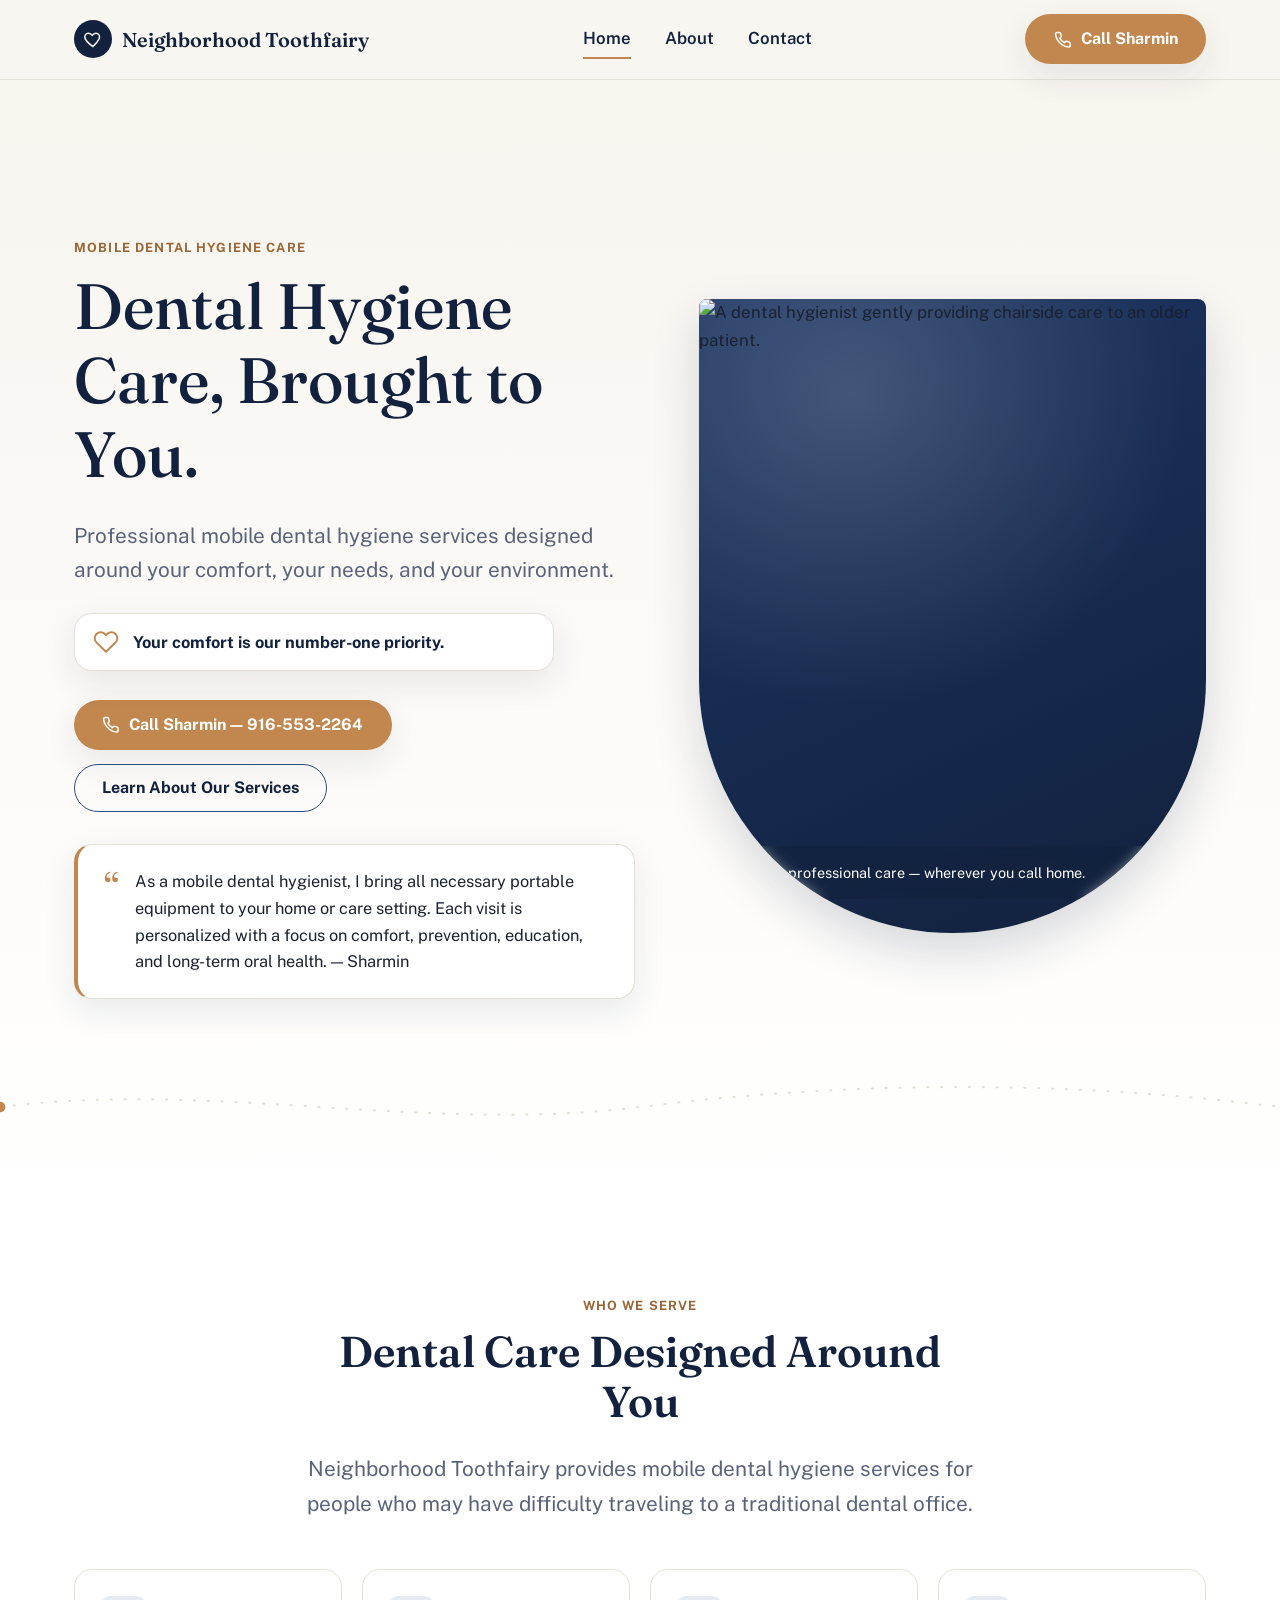
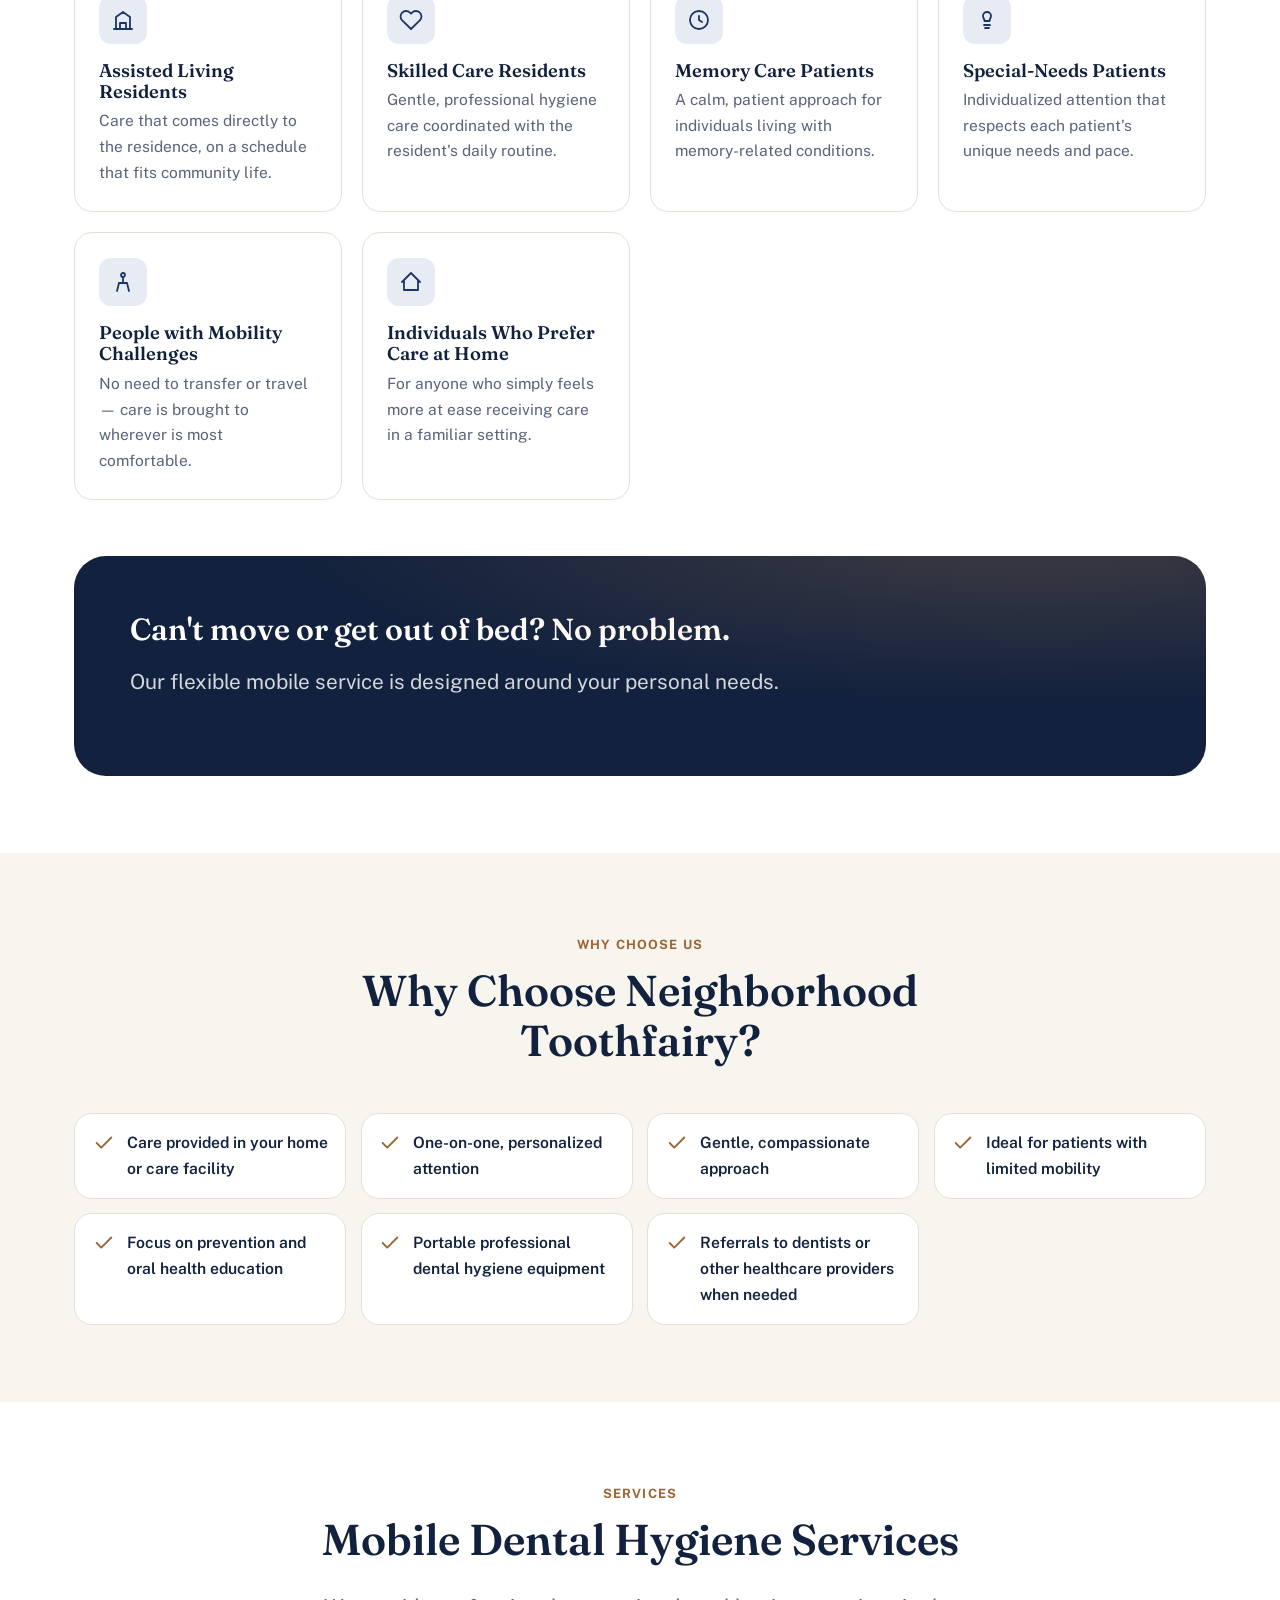
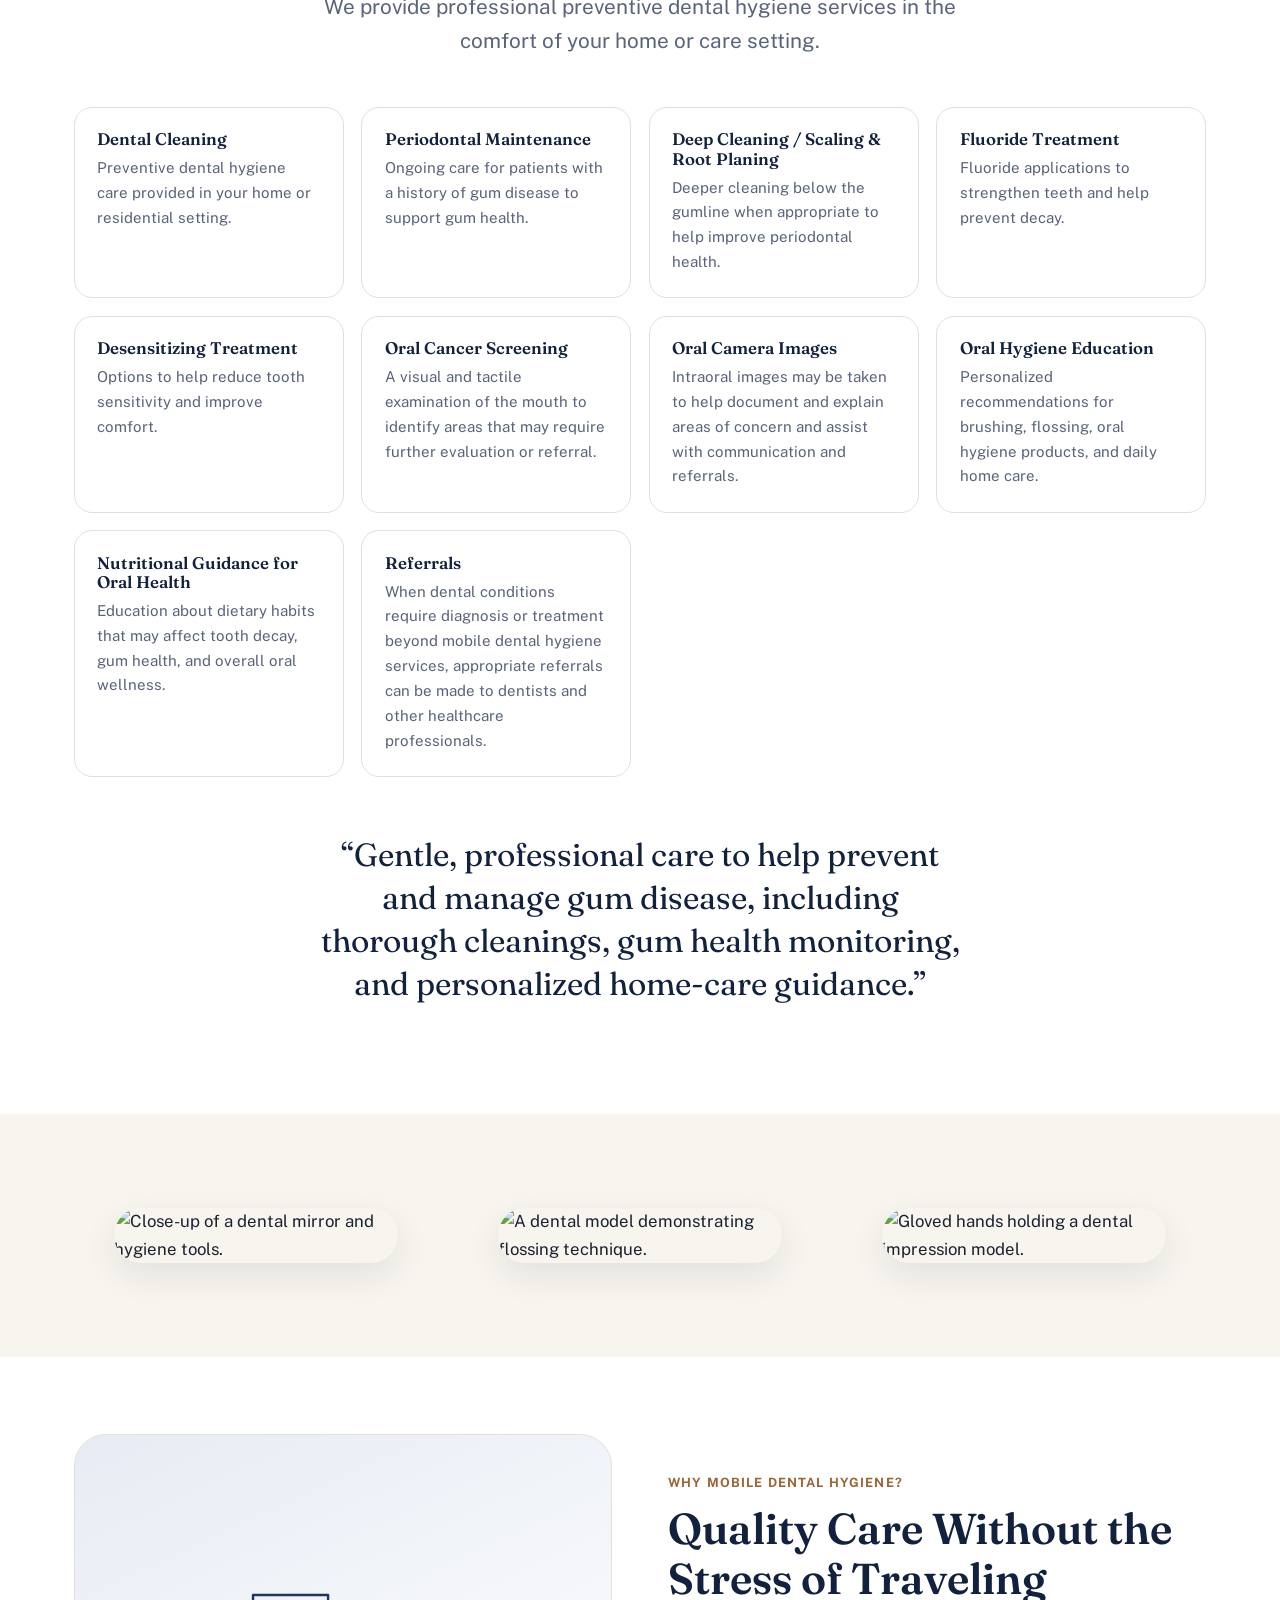
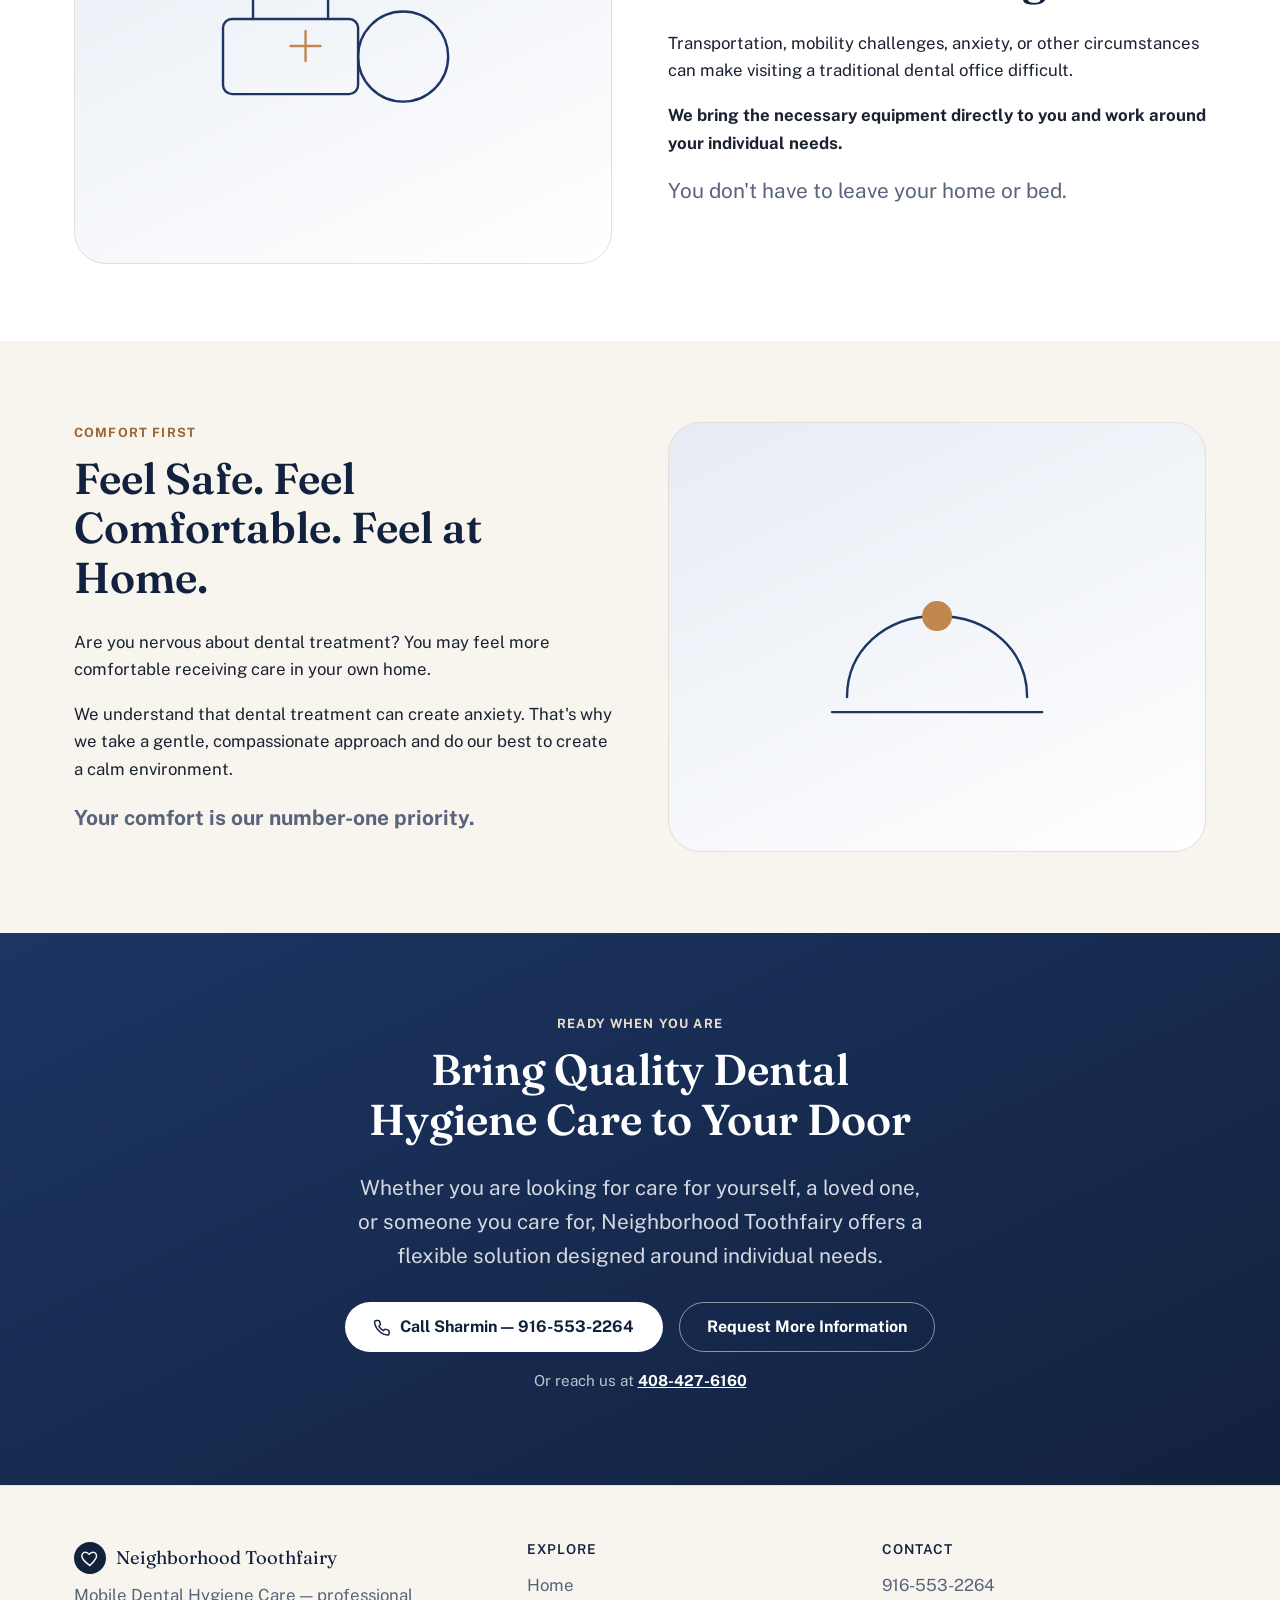
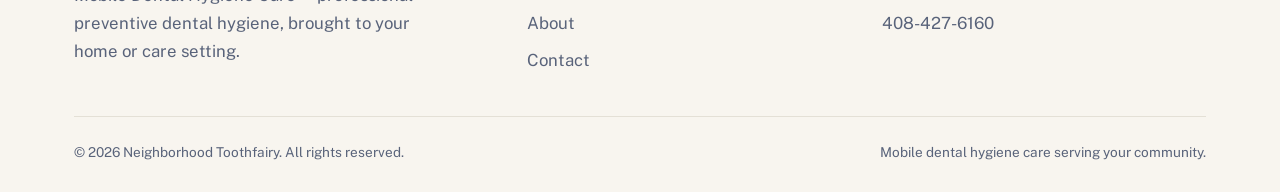
==== commit 971552a6: "Add files via upload" ====
--- a/index.html
+++ b/index.html
@@ -3,8 +3,8 @@
 <head>
 <meta charset="UTF-8">
 <meta name="viewport" content="width=device-width, initial-scale=1.0">
-<title>Neighborhood Tooth Fairy | Mobile Dental Hygiene Care, Brought to You</title>
-<meta name="description" content="Neighborhood Tooth Fairy provides professional mobile dental hygiene care for seniors, assisted living, memory care, and anyone who has difficulty visiting a traditional dental office. Call Sharmin at 916-553-2264.">
+<title>Neighborhood Toothfairy | Mobile Dental Hygiene Care, Brought to You</title>
+<meta name="description" content="Neighborhood Toothfairy provides professional mobile dental hygiene care for seniors, assisted living, memory care, and anyone who has difficulty visiting a traditional dental office. Call Sharmin at 916-553-2264.">
 <link rel="preconnect" href="https://fonts.googleapis.com">
 <link rel="preconnect" href="https://fonts.gstatic.com" crossorigin>
 <link href="https://fonts.googleapis.com/css2?family=Fraunces:opsz,wght@9..144,400;9..144,500;9..144,600&family=Public+Sans:wght@400;500;600;700&display=swap" rel="stylesheet">
@@ -19,7 +19,7 @@
       <span class="brand-mark" aria-hidden="true">
         <svg viewBox="0 0 24 24" fill="none" stroke="#F8F5EF" stroke-width="1.8" stroke-linecap="round" stroke-linejoin="round"><path d="M12 21s-7-4.6-9.3-9.1C1.2 8.6 3 5 6.6 5c2 0 3.3 1.1 4.4 2.7C12.1 6.1 13.4 5 15.4 5 19 5 20.8 8.6 19.3 11.9 17 16.4 12 21 12 21z"/></svg>
       </span>
-      Neighborhood Tooth Fairy
+      Neighborhood Toothfairy
     </a>
 
     <nav class="nav-links" aria-label="Primary">
@@ -68,16 +68,16 @@
           </a>
           <a class="btn btn--ghost" href="#services">Learn About Our Services</a>
         </div>
-      </div>
-
-      <div class="hero-visual reveal" aria-hidden="true">
-        <svg class="placeholder-figure" viewBox="0 0 200 170" fill="none">
-          <path d="M30 150 L30 90 Q30 78 42 78 L158 78 Q170 78 170 90 L170 150" stroke-width="2.4" stroke-linejoin="round"/>
-          <path d="M20 92 L100 34 L180 92" stroke-width="2.4" stroke-linejoin="round" stroke-linecap="round"/>
-          <circle cx="100" cy="118" r="17" stroke-width="2.4"/>
-          <path d="M92 118 h16 M100 110 v16" stroke-width="2.4" stroke-linecap="round"/>
-        </svg>
-        <p class="caption-badge">A caregiver's visit — replace with a warm photo of Sharmin providing care at home or in a care setting.</p>
+
+        <div class="intro-quote reveal">
+          <span class="quote-mark" aria-hidden="true">&ldquo;</span>
+          <p>As a mobile dental hygienist, I bring all necessary portable equipment to your home or care setting. Each visit is personalized with a focus on comfort, prevention, education, and long-term oral health. &mdash; Sharmin</p>
+        </div>
+      </div>
+
+      <div class="hero-visual reveal">
+        <img src="images/chairside-care.jpg" alt="A dental hygienist gently providing chairside care to an older patient.">
+        <p class="caption-badge">Gentle, professional care — wherever you call home.</p>
       </div>
     </div>
 
@@ -93,7 +93,7 @@
       <div class="section-head section-head--center reveal">
         <span class="eyebrow">Who We Serve</span>
         <h2>Dental Care Designed Around You</h2>
-        <p class="lede">Neighborhood Tooth Fairy provides mobile dental hygiene services for people who may have difficulty traveling to a traditional dental office.</p>
+        <p class="lede">Neighborhood Toothfairy provides mobile dental hygiene services for people who may have difficulty traveling to a traditional dental office.</p>
       </div>
 
       <div class="card-grid reveal">
@@ -136,8 +136,27 @@
     </div>
   </section>
 
+  <!-- ============ WHY CHOOSE US ============ -->
+  <section class="bg-cream">
+    <div class="container">
+      <div class="section-head section-head--center reveal">
+        <span class="eyebrow">Why Choose Us</span>
+        <h2>Why Choose Neighborhood Toothfairy?</h2>
+      </div>
+      <div class="why-grid reveal">
+        <div class="why-item"><svg viewBox="0 0 24 24" fill="none" stroke="currentColor" stroke-width="2" stroke-linecap="round" stroke-linejoin="round"><path d="M20 6L9 17l-5-5"/></svg><span>Care provided in your home or care facility</span></div>
+        <div class="why-item"><svg viewBox="0 0 24 24" fill="none" stroke="currentColor" stroke-width="2" stroke-linecap="round" stroke-linejoin="round"><path d="M20 6L9 17l-5-5"/></svg><span>One-on-one, personalized attention</span></div>
+        <div class="why-item"><svg viewBox="0 0 24 24" fill="none" stroke="currentColor" stroke-width="2" stroke-linecap="round" stroke-linejoin="round"><path d="M20 6L9 17l-5-5"/></svg><span>Gentle, compassionate approach</span></div>
+        <div class="why-item"><svg viewBox="0 0 24 24" fill="none" stroke="currentColor" stroke-width="2" stroke-linecap="round" stroke-linejoin="round"><path d="M20 6L9 17l-5-5"/></svg><span>Ideal for patients with limited mobility</span></div>
+        <div class="why-item"><svg viewBox="0 0 24 24" fill="none" stroke="currentColor" stroke-width="2" stroke-linecap="round" stroke-linejoin="round"><path d="M20 6L9 17l-5-5"/></svg><span>Focus on prevention and oral health education</span></div>
+        <div class="why-item"><svg viewBox="0 0 24 24" fill="none" stroke="currentColor" stroke-width="2" stroke-linecap="round" stroke-linejoin="round"><path d="M20 6L9 17l-5-5"/></svg><span>Portable professional dental hygiene equipment</span></div>
+        <div class="why-item"><svg viewBox="0 0 24 24" fill="none" stroke="currentColor" stroke-width="2" stroke-linecap="round" stroke-linejoin="round"><path d="M20 6L9 17l-5-5"/></svg><span>Referrals to dentists or other healthcare providers when needed</span></div>
+      </div>
+    </div>
+  </section>
+
   <!-- ============ SERVICES ============ -->
-  <section id="services" class="bg-cream">
+  <section id="services">
     <div class="container">
       <div class="section-head section-head--center reveal">
         <span class="eyebrow">Services</span>
@@ -145,17 +164,60 @@
         <p class="lede">We provide professional preventive dental hygiene services in the comfort of your home or care setting.</p>
       </div>
 
-      <div class="service-list reveal">
-        <div class="service-item"><span class="dot-mark" aria-hidden="true"></span><span>Doctor Referrals</span></div>
-        <div class="service-item"><span class="dot-mark" aria-hidden="true"></span><span>Scaling &amp; Root Planing</span></div>
-        <div class="service-item"><span class="dot-mark" aria-hidden="true"></span><span>Deep Periodontal Therapy</span></div>
-        <div class="service-item"><span class="dot-mark" aria-hidden="true"></span><span>Therapeutic Cleaning</span></div>
-        <div class="service-item"><span class="dot-mark" aria-hidden="true"></span><span>Nutritional Options &amp; Guidance</span></div>
-        <div class="service-item"><span class="dot-mark" aria-hidden="true"></span><span>Fluoride Treatments</span></div>
-        <div class="service-item"><span class="dot-mark" aria-hidden="true"></span><span>Root Desensitizing</span></div>
-        <div class="service-item"><span class="dot-mark" aria-hidden="true"></span><span>Oral Cancer Examination</span></div>
-        <div class="service-item"><span class="dot-mark" aria-hidden="true"></span><span>Oral Camera Pictures</span></div>
-        <div class="service-item"><span class="dot-mark" aria-hidden="true"></span><span>Personalized Oral Hygiene Solutions</span></div>
+      <div class="service-card-grid reveal">
+        <div class="service-card">
+          <h3>Dental Cleaning</h3>
+          <p>Preventive dental hygiene care provided in your home or residential setting.</p>
+        </div>
+        <div class="service-card">
+          <h3>Periodontal Maintenance</h3>
+          <p>Ongoing care for patients with a history of gum disease to support gum health.</p>
+        </div>
+        <div class="service-card">
+          <h3>Deep Cleaning / Scaling &amp; Root Planing</h3>
+          <p>Deeper cleaning below the gumline when appropriate to help improve periodontal health.</p>
+        </div>
+        <div class="service-card">
+          <h3>Fluoride Treatment</h3>
+          <p>Fluoride applications to strengthen teeth and help prevent decay.</p>
+        </div>
+        <div class="service-card">
+          <h3>Desensitizing Treatment</h3>
+          <p>Options to help reduce tooth sensitivity and improve comfort.</p>
+        </div>
+        <div class="service-card">
+          <h3>Oral Cancer Screening</h3>
+          <p>A visual and tactile examination of the mouth to identify areas that may require further evaluation or referral.</p>
+        </div>
+        <div class="service-card">
+          <h3>Oral Camera Images</h3>
+          <p>Intraoral images may be taken to help document and explain areas of concern and assist with communication and referrals.</p>
+        </div>
+        <div class="service-card">
+          <h3>Oral Hygiene Education</h3>
+          <p>Personalized recommendations for brushing, flossing, oral hygiene products, and daily home care.</p>
+        </div>
+        <div class="service-card">
+          <h3>Nutritional Guidance for Oral Health</h3>
+          <p>Education about dietary habits that may affect tooth decay, gum health, and overall oral wellness.</p>
+        </div>
+        <div class="service-card">
+          <h3>Referrals</h3>
+          <p>When dental conditions require diagnosis or treatment beyond mobile dental hygiene services, appropriate referrals can be made to dentists and other healthcare professionals.</p>
+        </div>
+      </div>
+
+      <blockquote class="pull-quote mt-lg reveal">&ldquo;Gentle, professional care to help prevent and manage gum disease, including thorough cleanings, gum health monitoring, and personalized home-care guidance.&rdquo;</blockquote>
+    </div>
+  </section>
+
+  <!-- ============ PHOTO STRIP ============ -->
+  <section class="bg-cream">
+    <div class="container">
+      <div class="card-grid reveal" style="grid-template-columns: repeat(auto-fit, minmax(220px, 1fr));">
+        <figure class="photo-figure"><img src="images/mirror-detail.jpg" alt="Close-up of a dental mirror and hygiene tools."></figure>
+        <figure class="photo-figure"><img src="images/floss-model.jpg" alt="A dental model demonstrating flossing technique."></figure>
+        <figure class="photo-figure"><img src="images/model-hands.jpg" alt="Gloved hands holding a dental impression model."></figure>
       </div>
     </div>
   </section>
@@ -210,7 +272,7 @@
     <div class="container reveal">
       <span class="eyebrow" style="color:#EFDEC7">Ready When You Are</span>
       <h2>Bring Quality Dental Hygiene Care to Your Door</h2>
-      <p class="lede">Whether you are looking for care for yourself, a loved one, or someone you care for, Neighborhood Tooth Fairy offers a flexible solution designed around individual needs.</p>
+      <p class="lede">Whether you are looking for care for yourself, a loved one, or someone you care for, Neighborhood Toothfairy offers a flexible solution designed around individual needs.</p>
       <div class="cta-actions">
         <a class="btn btn--on-dark" href="tel:19165532264">
           <svg viewBox="0 0 24 24" fill="none" stroke="currentColor" stroke-width="2" stroke-linecap="round" stroke-linejoin="round"><path d="M22 16.92v3a2 2 0 0 1-2.18 2 19.79 19.79 0 0 1-8.63-3.07 19.5 19.5 0 0 1-6-6 19.79 19.79 0 0 1-3.07-8.67A2 2 0 0 1 4.11 2h3a2 2 0 0 1 2 1.72c.13.96.36 1.9.68 2.81a2 2 0 0 1-.45 2.11L8.09 9.91a16 16 0 0 0 6 6l1.27-1.27a2 2 0 0 1 2.11-.45c.9.32 1.85.55 2.81.68A2 2 0 0 1 22 16.92z"/></svg>
@@ -232,7 +294,7 @@
           <span class="brand-mark" aria-hidden="true">
             <svg viewBox="0 0 24 24" fill="none" stroke="#F8F5EF" stroke-width="1.8" stroke-linecap="round" stroke-linejoin="round"><path d="M12 21s-7-4.6-9.3-9.1C1.2 8.6 3 5 6.6 5c2 0 3.3 1.1 4.4 2.7C12.1 6.1 13.4 5 15.4 5 19 5 20.8 8.6 19.3 11.9 17 16.4 12 21 12 21z"/></svg>
           </span>
-          Neighborhood Tooth Fairy
+          Neighborhood Toothfairy
         </div>
         <p class="footer-tag">Mobile Dental Hygiene Care — professional preventive dental hygiene, brought to your home or care setting.</p>
       </div>
@@ -253,7 +315,7 @@
       </div>
     </div>
     <div class="footer-bottom">
-      <span>&copy; <span data-year>2026</span> Neighborhood Tooth Fairy. All rights reserved.</span>
+      <span>&copy; <span data-year>2026</span> Neighborhood Toothfairy. All rights reserved.</span>
       <span>Mobile dental hygiene care serving your community.</span>
     </div>
   </div>
--- a/styles.css
+++ b/styles.css
@@ -228,6 +228,10 @@
   overflow: hidden;
   box-shadow: var(--shadow-lift);
 }
+.hero-visual img{
+  position: absolute; inset: 0; width: 100%; height: 100%;
+  object-fit: cover; object-position: center 20%;
+}
 .hero-visual .caption-badge{
   position: absolute; left: 1.25rem; bottom: 1.25rem; right: 1.25rem;
   background: rgba(18,33,61,0.55);
@@ -236,10 +240,65 @@
   padding: 0.9rem 1.1rem;
   font-size: 0.9rem;
   backdrop-filter: blur(6px);
+  z-index: 1;
 }
 .hero-visual .placeholder-figure{ width: 62%; opacity: 0.9; margin-bottom: 12%; }
 .hero-visual .placeholder-figure path,
 .hero-visual .placeholder-figure circle{ stroke: rgba(255,255,255,0.85); }
+
+/* first-person intro callout */
+.intro-quote{
+  display: flex; gap: 1rem; align-items: flex-start;
+  background: var(--white);
+  border: 1px solid var(--border);
+  border-left: 4px solid var(--accent);
+  border-radius: var(--radius-md);
+  padding: 1.4rem 1.6rem;
+  margin-top: 2rem;
+  max-width: 40rem;
+  box-shadow: var(--shadow-soft);
+}
+.intro-quote p{ margin: 0; color: var(--ink); font-size: 1.02rem; }
+.intro-quote .quote-mark{
+  font-family: var(--font-display); font-size: 2.4rem; line-height: 1;
+  color: var(--accent); flex: none;
+}
+
+/* checklist grid for "why choose" */
+.why-grid{
+  display: grid; gap: 0.9rem;
+  grid-template-columns: repeat(auto-fit, minmax(260px, 1fr));
+}
+.why-item{
+  display: flex; align-items: flex-start; gap: 0.75rem;
+  padding: 1rem 1.1rem;
+  background: var(--white);
+  border: 1px solid var(--border);
+  border-radius: var(--radius-md);
+}
+.why-item svg{ width: 22px; height: 22px; flex: none; color: var(--accent-deep); margin-top: 0.1em; }
+.why-item span{ font-weight: 600; color: var(--navy-deep); font-size: 0.98rem; }
+
+/* service cards with descriptions */
+.service-card-grid{
+  display: grid; gap: 1.1rem;
+  grid-template-columns: repeat(auto-fit, minmax(260px, 1fr));
+}
+.service-card{
+  background: var(--white);
+  border: 1px solid var(--border);
+  border-radius: var(--radius-md);
+  padding: 1.4rem 1.4rem;
+}
+.service-card h3{ font-size: 1.05rem; margin-bottom: 0.4em; }
+.service-card p{ color: var(--muted); font-size: 0.94rem; margin: 0; }
+
+.photo-figure{
+  border-radius: var(--radius-lg);
+  overflow: hidden;
+  box-shadow: var(--shadow-soft);
+}
+.photo-figure img{ width: 100%; height: 100%; object-fit: cover; display: block; }
 
 /* route motif under hero */
 .route-divider{
@@ -431,8 +490,13 @@
   color: rgba(255,255,255,0.9);
   overflow: hidden;
   box-shadow: var(--shadow-soft);
+  position: relative;
 }
 .person-photo svg{ width: 46%; }
+.person-photo img{
+  position: absolute; inset: 0; width: 100%; height: 100%;
+  object-fit: cover; object-position: center 22%;
+}
 .person-photo figcaption{
   font-size: 0.8rem; color: rgba(255,255,255,0.65);
   margin-top: 0.5rem; text-align: center;
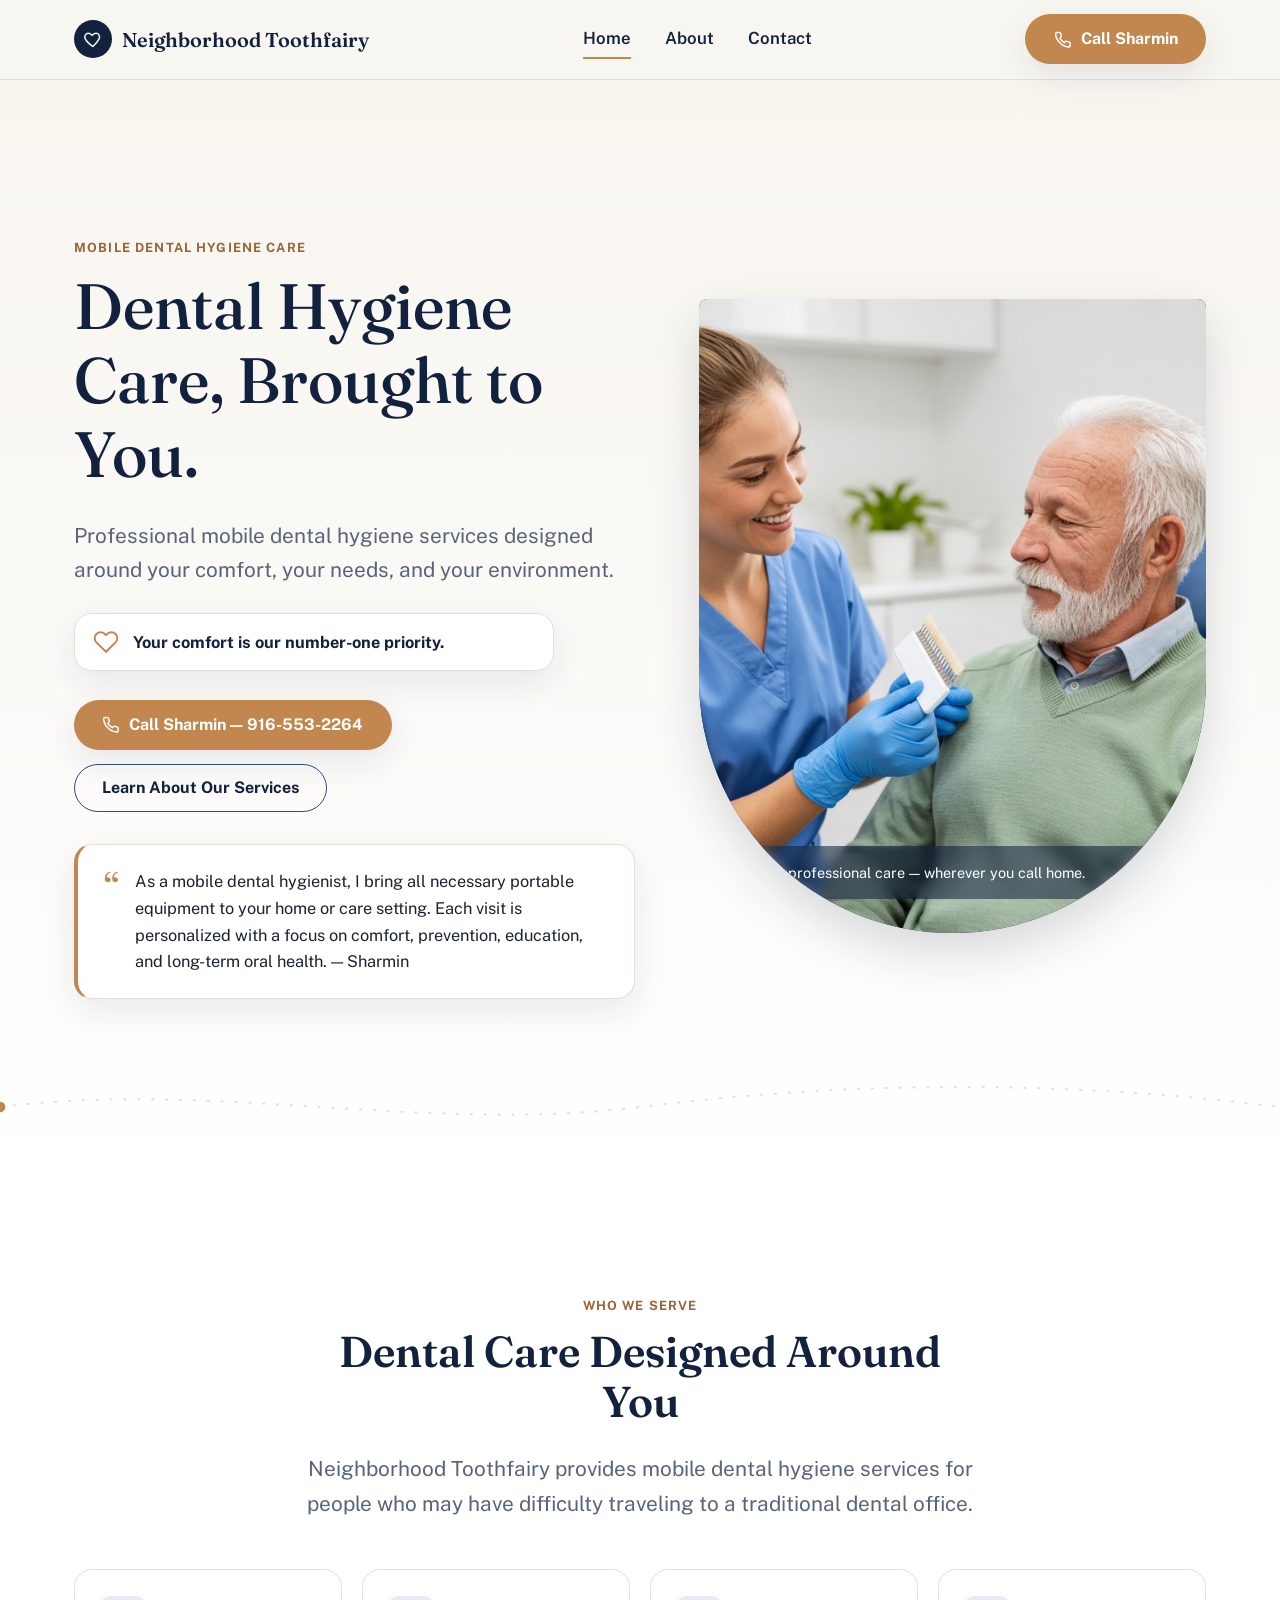
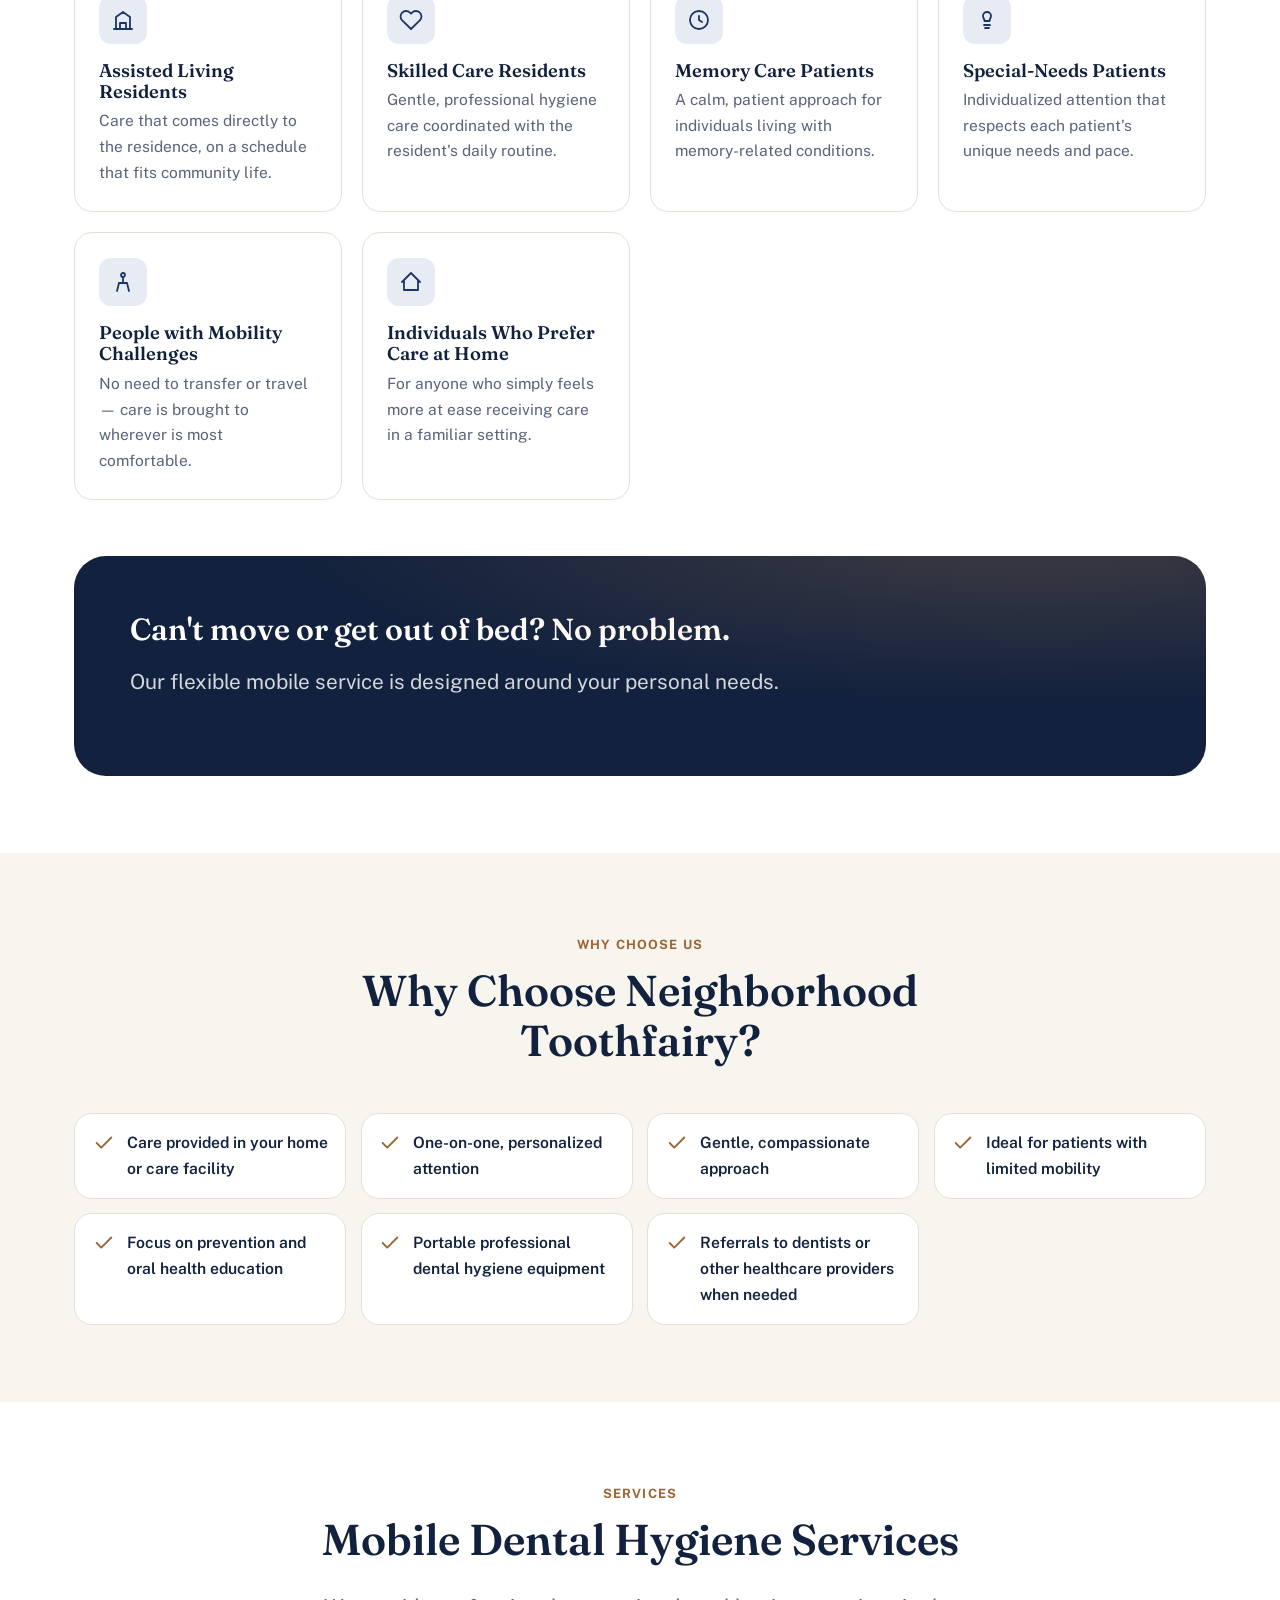
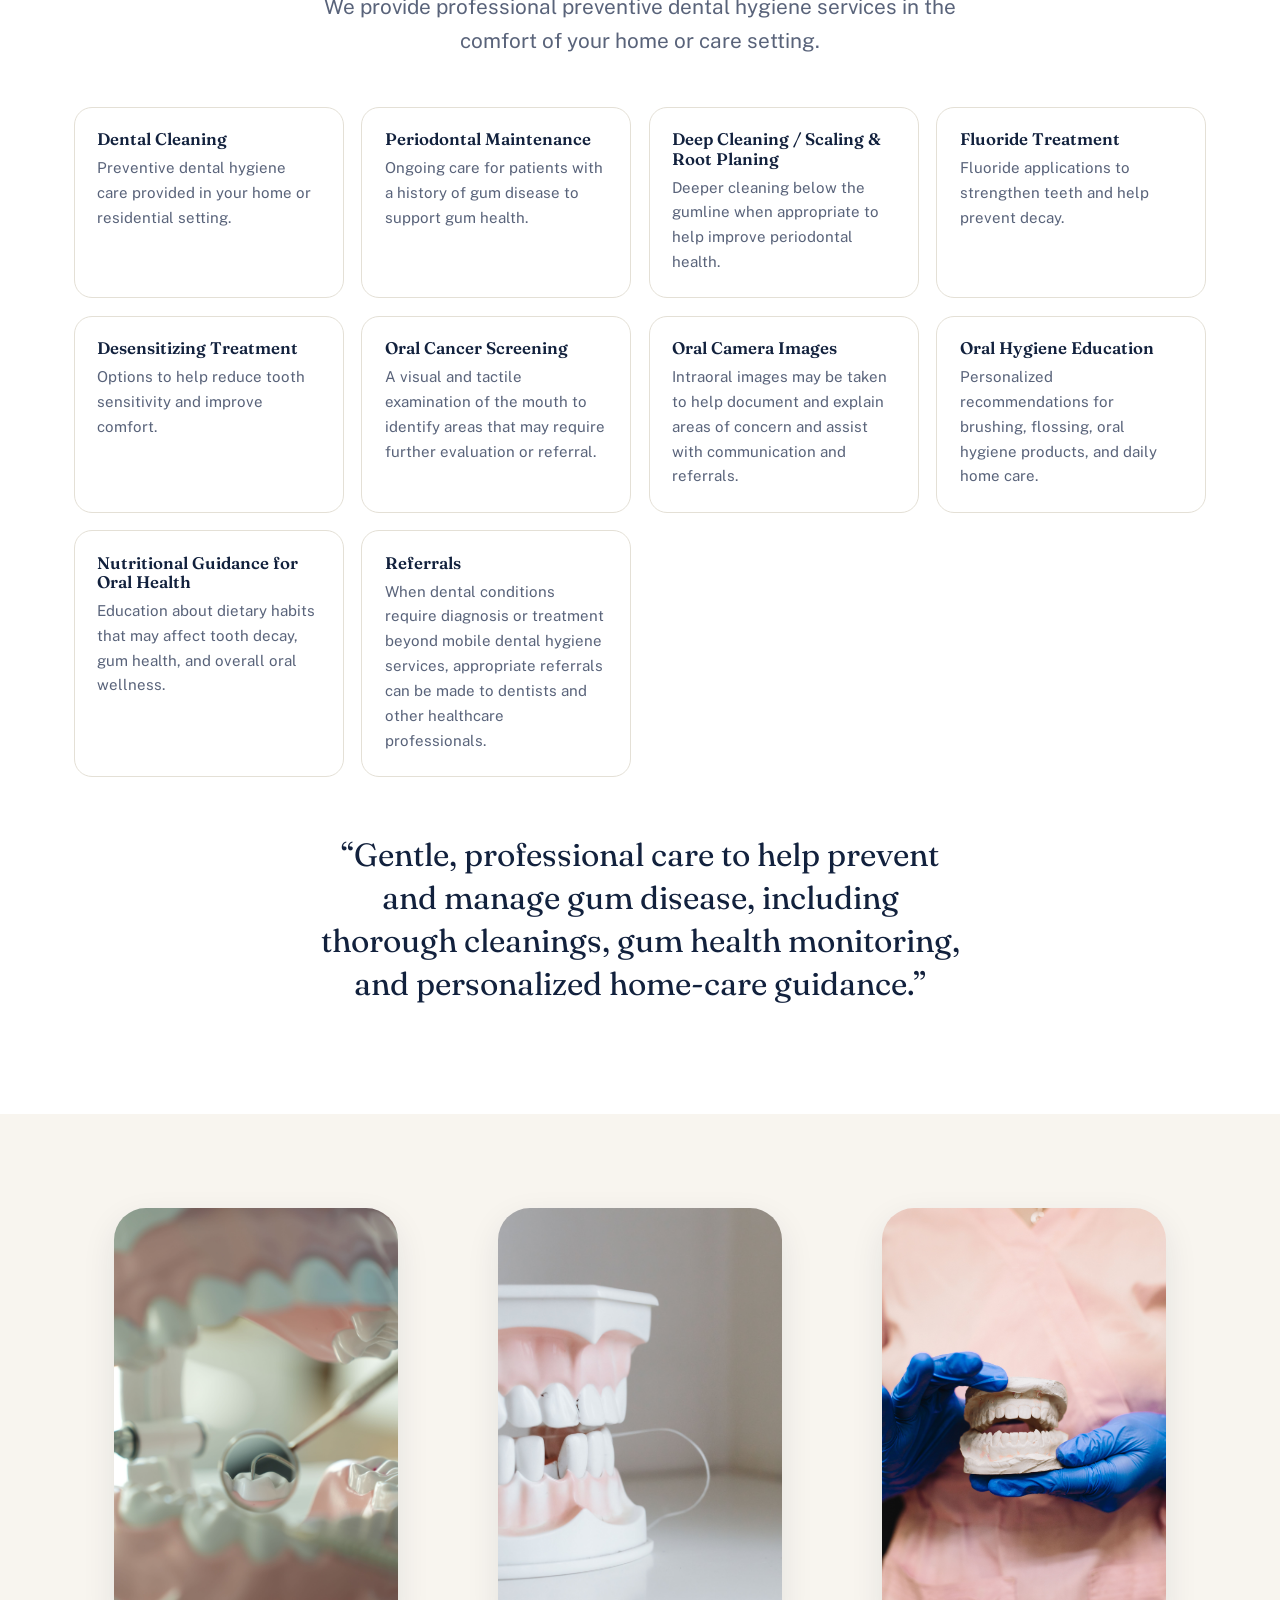
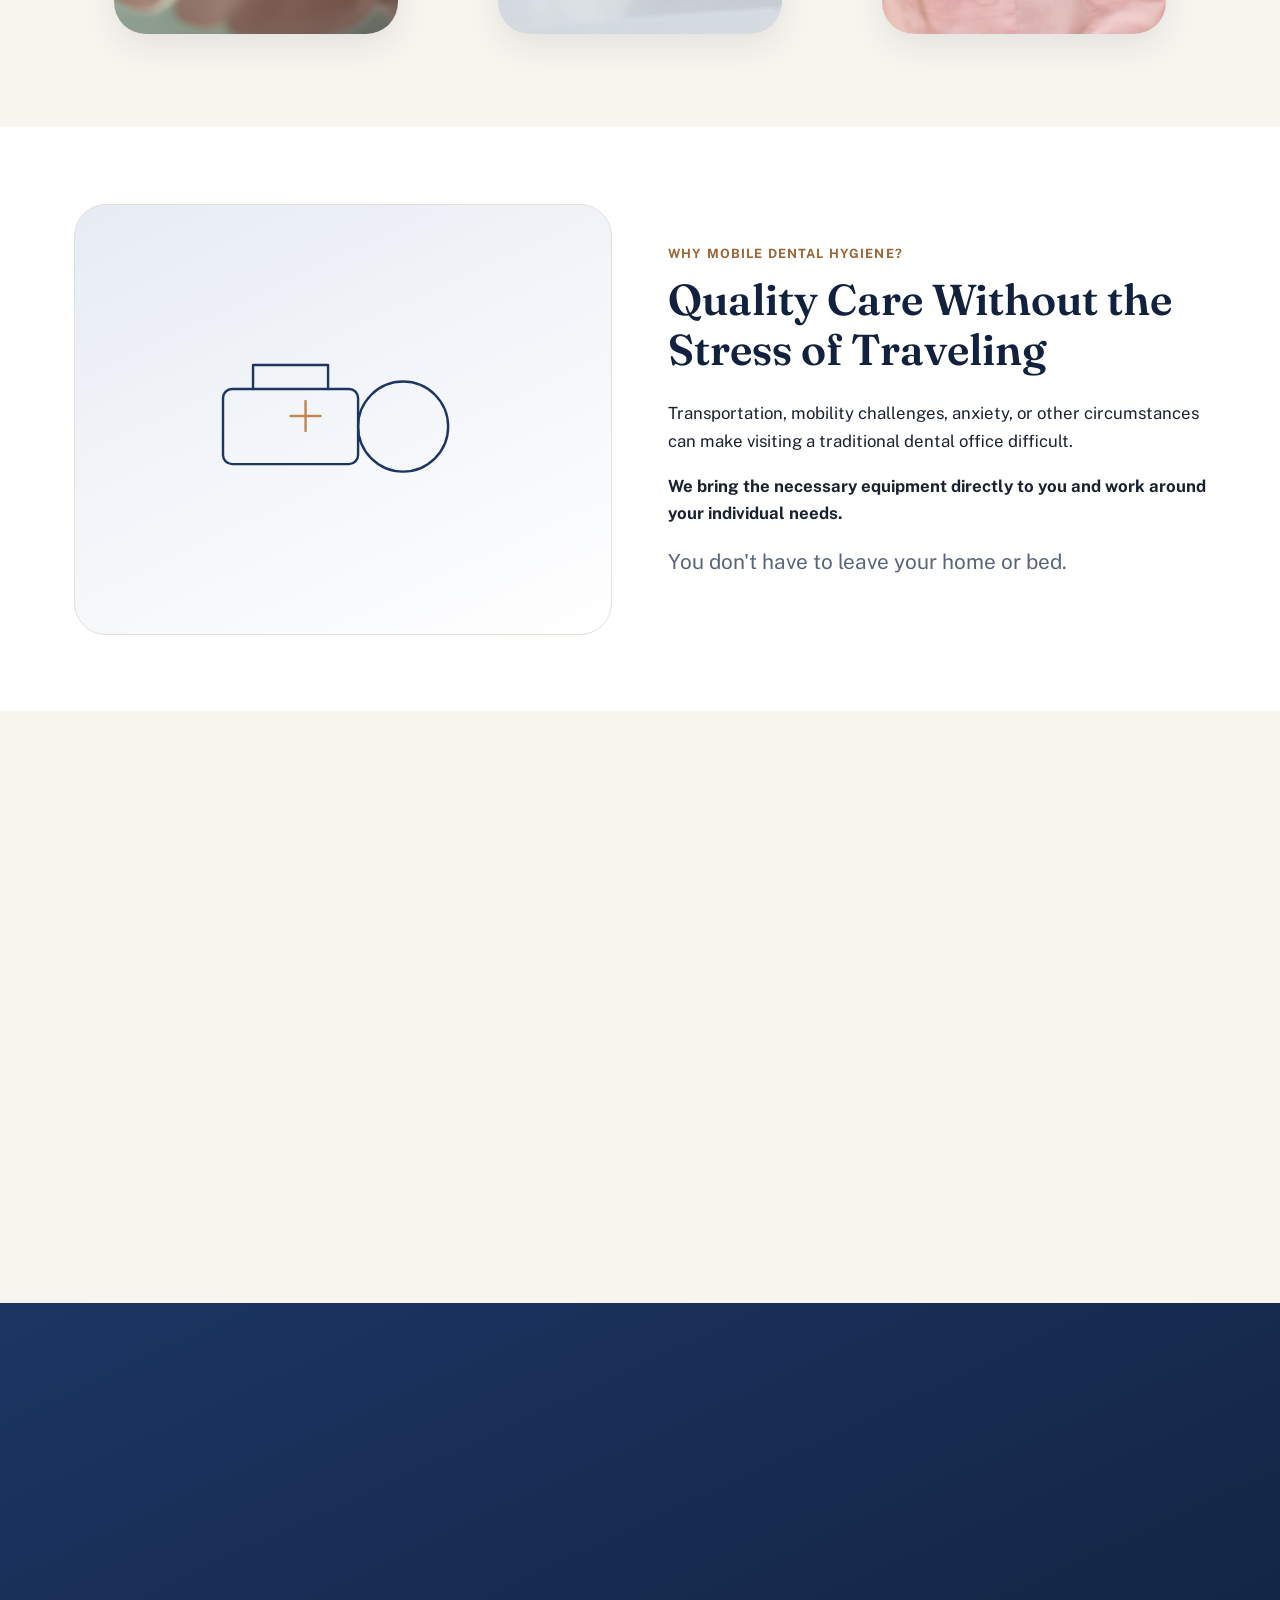
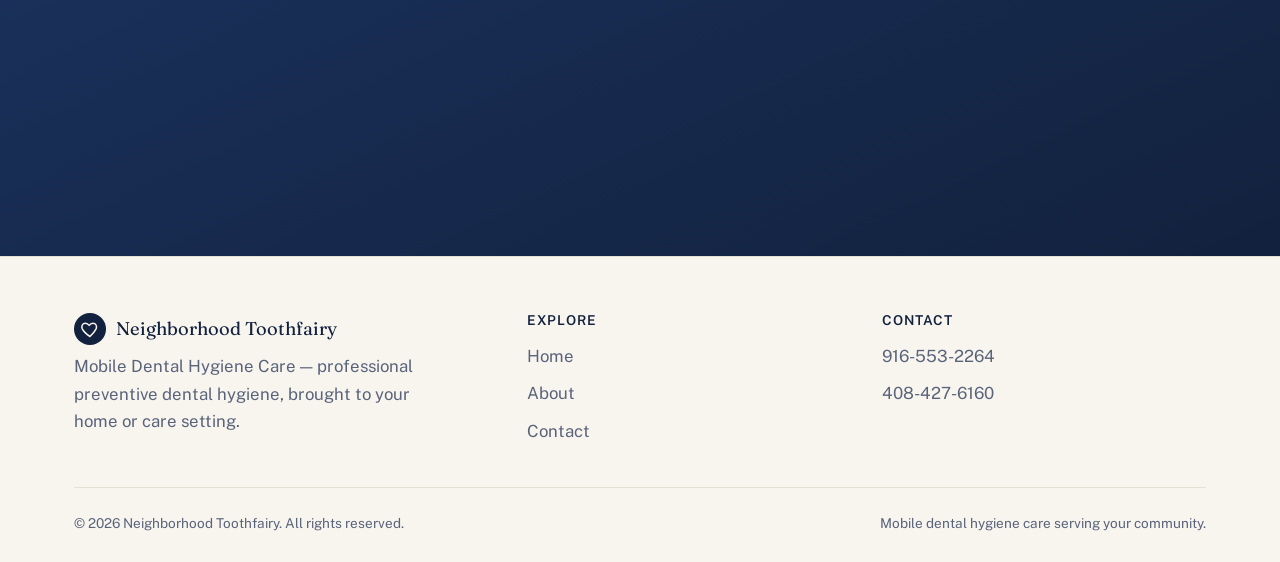
==== commit ce9f89cb: "Add files via upload" ====
--- a/index.html
+++ b/index.html
@@ -76,7 +76,7 @@
       </div>
 
       <div class="hero-visual reveal">
-        <img src="images/chairside-care.jpg" alt="A dental hygienist gently providing chairside care to an older patient.">
+        <img src="chairside-care.jpg" alt="A dental hygienist gently providing chairside care to an older patient.">
         <p class="caption-badge">Gentle, professional care — wherever you call home.</p>
       </div>
     </div>
@@ -215,9 +215,9 @@
   <section class="bg-cream">
     <div class="container">
       <div class="card-grid reveal" style="grid-template-columns: repeat(auto-fit, minmax(220px, 1fr));">
-        <figure class="photo-figure"><img src="images/mirror-detail.jpg" alt="Close-up of a dental mirror and hygiene tools."></figure>
-        <figure class="photo-figure"><img src="images/floss-model.jpg" alt="A dental model demonstrating flossing technique."></figure>
-        <figure class="photo-figure"><img src="images/model-hands.jpg" alt="Gloved hands holding a dental impression model."></figure>
+        <figure class="photo-figure"><img src="mirror-detail.jpg" alt="Close-up of a dental mirror and hygiene tools."></figure>
+        <figure class="photo-figure"><img src="floss-model.jpg" alt="A dental model demonstrating flossing technique."></figure>
+        <figure class="photo-figure"><img src="model-hands.jpg" alt="Gloved hands holding a dental impression model."></figure>
       </div>
     </div>
   </section>
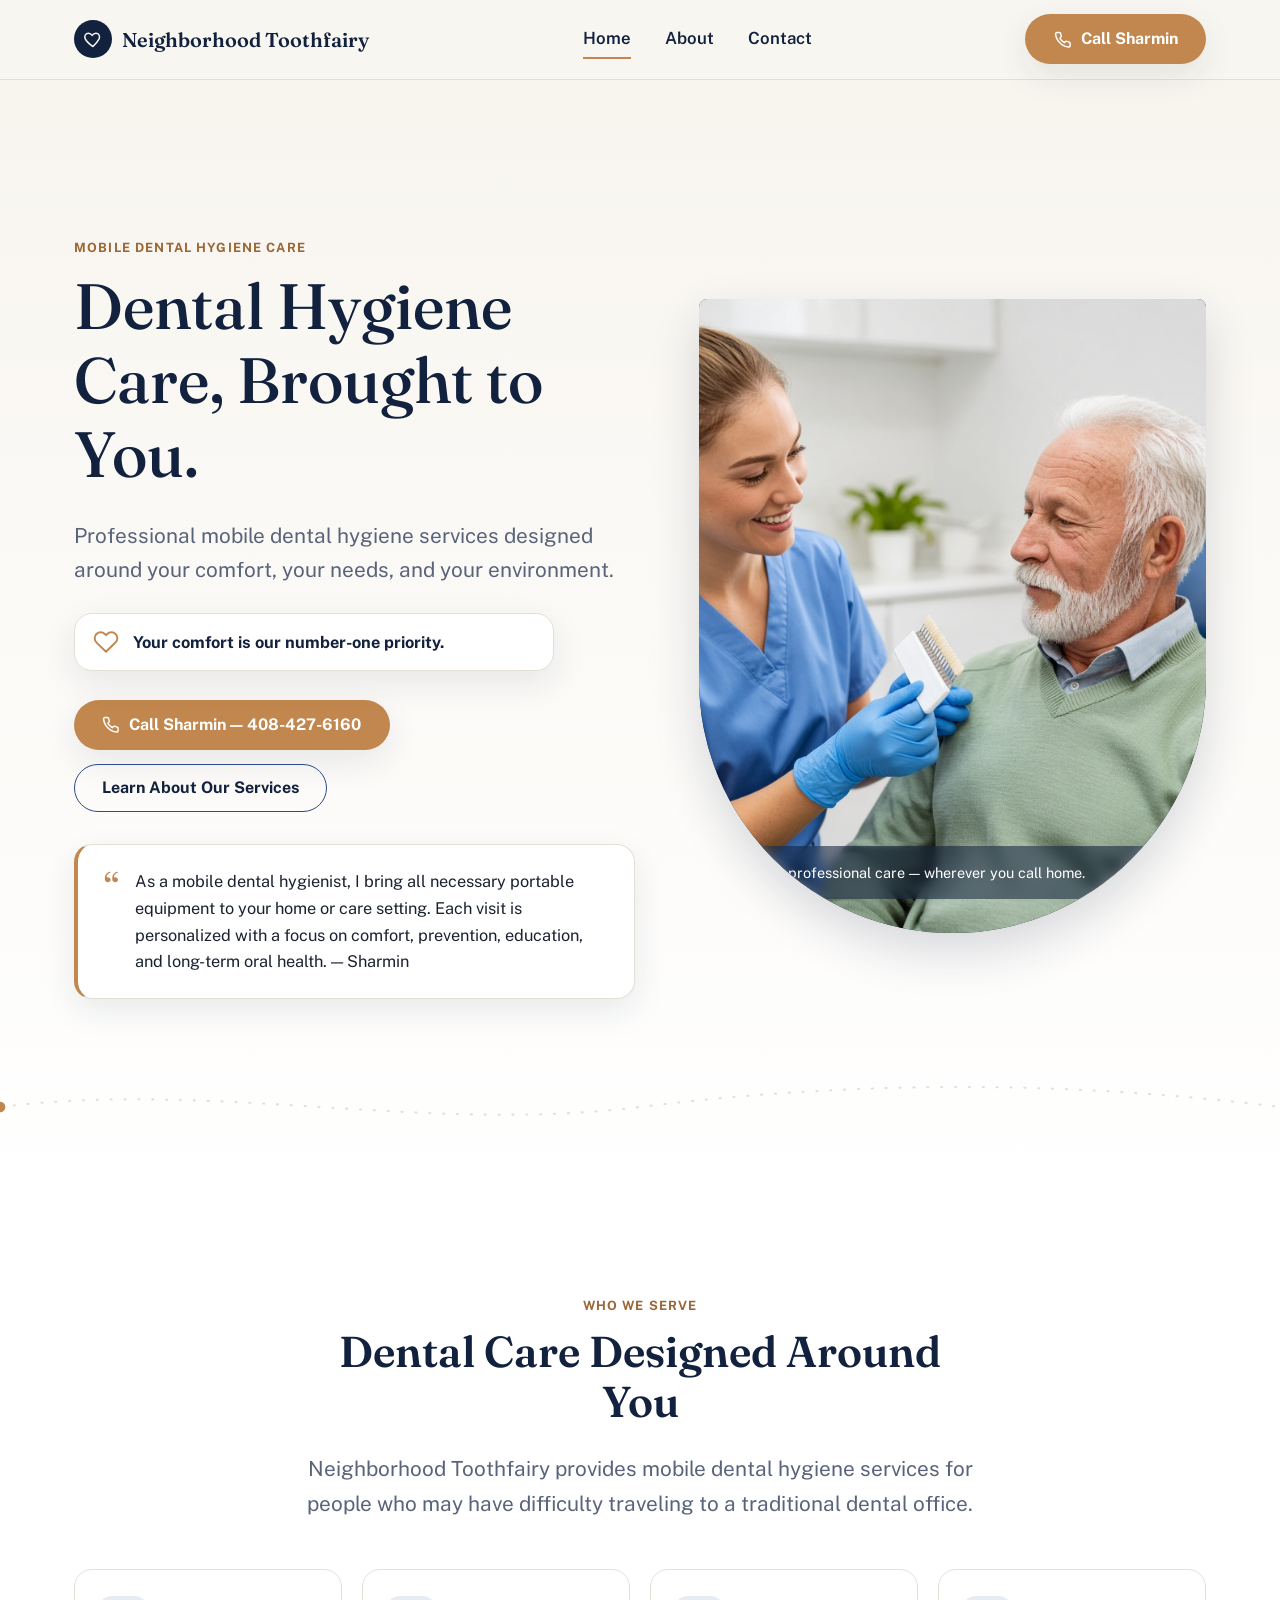
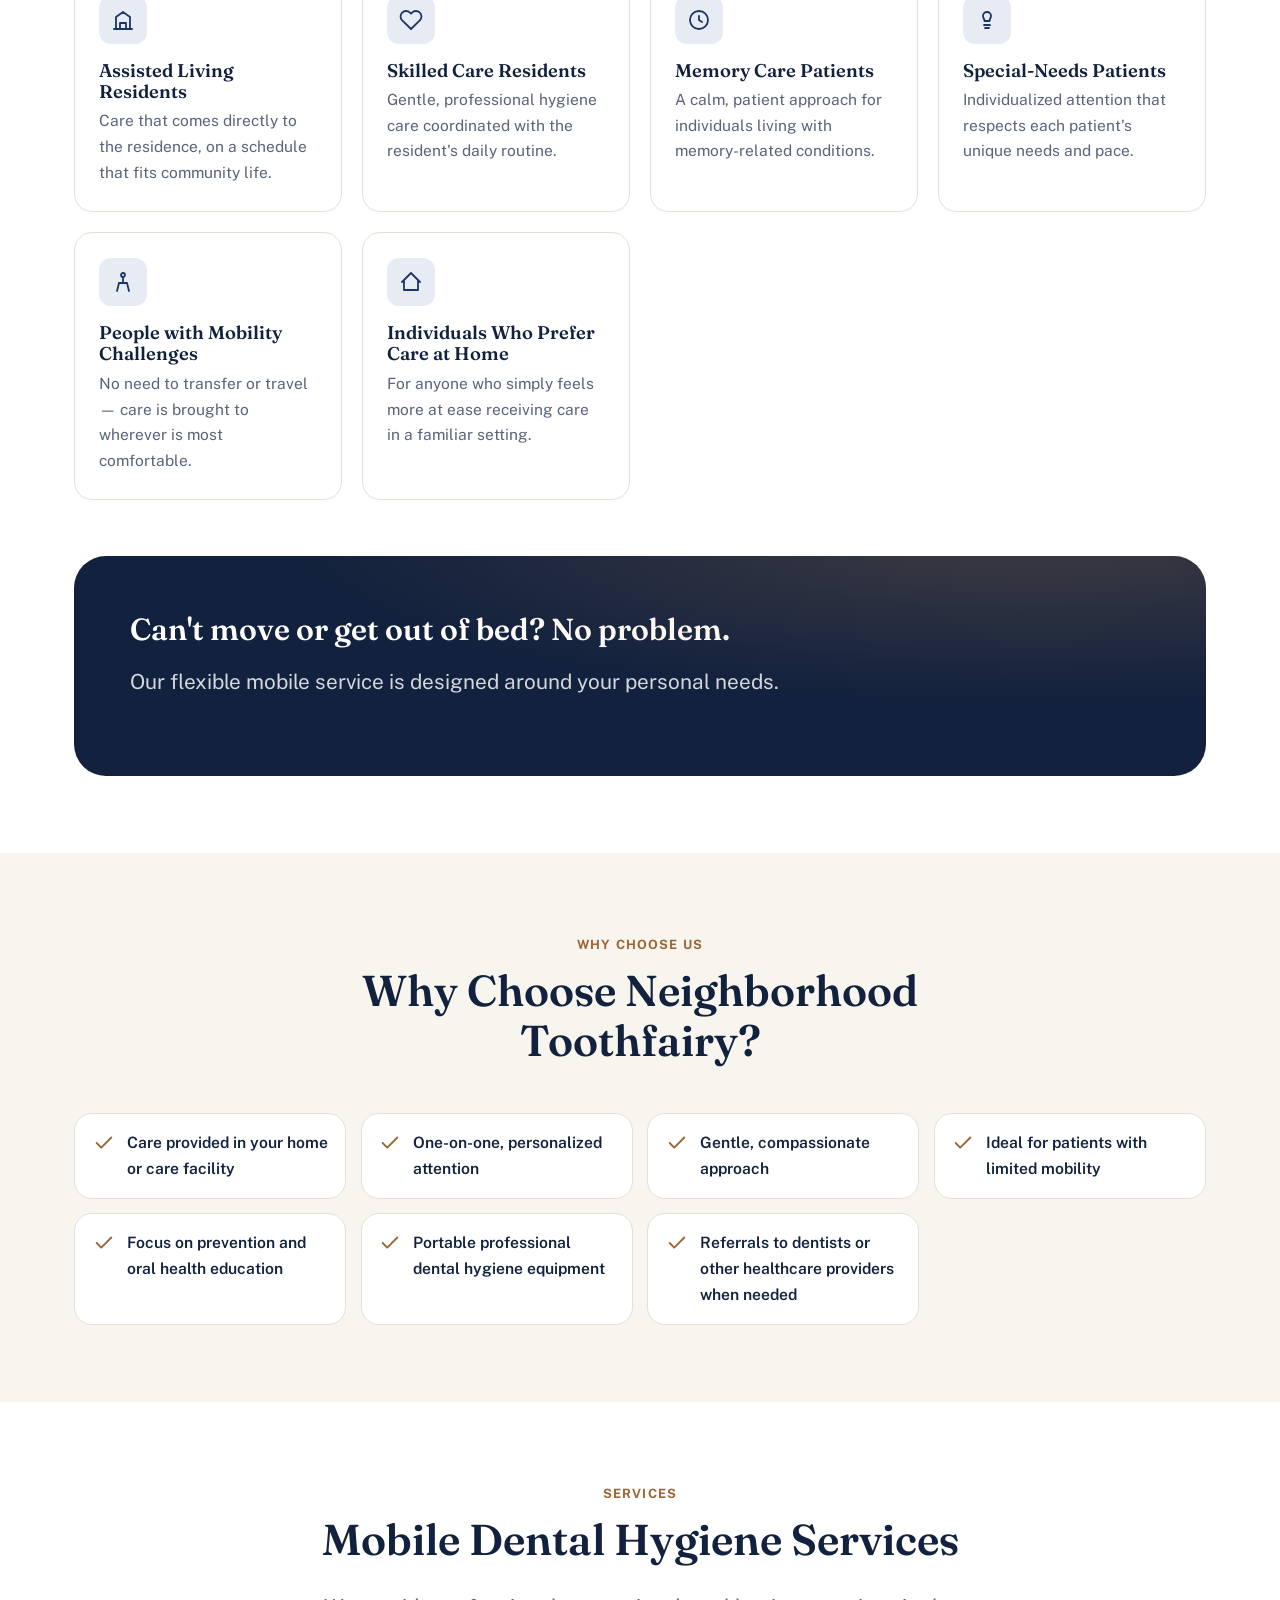
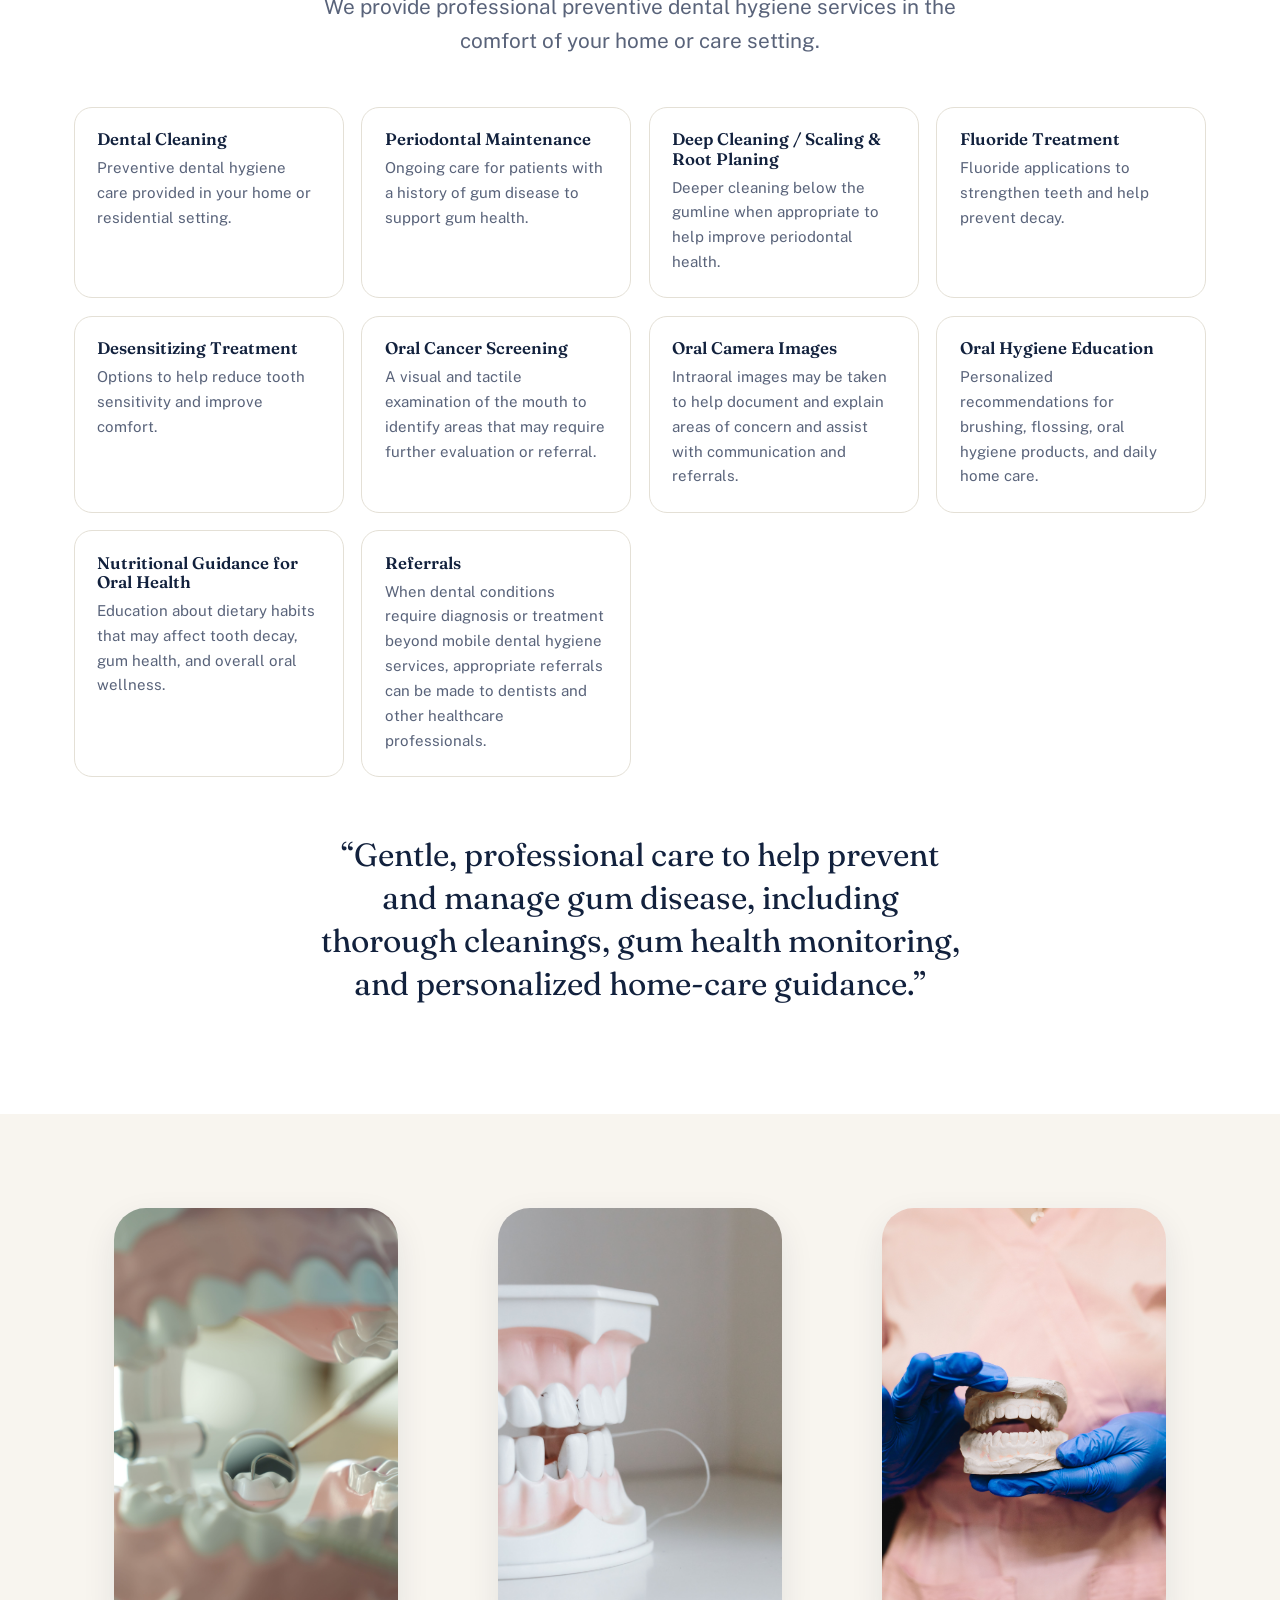
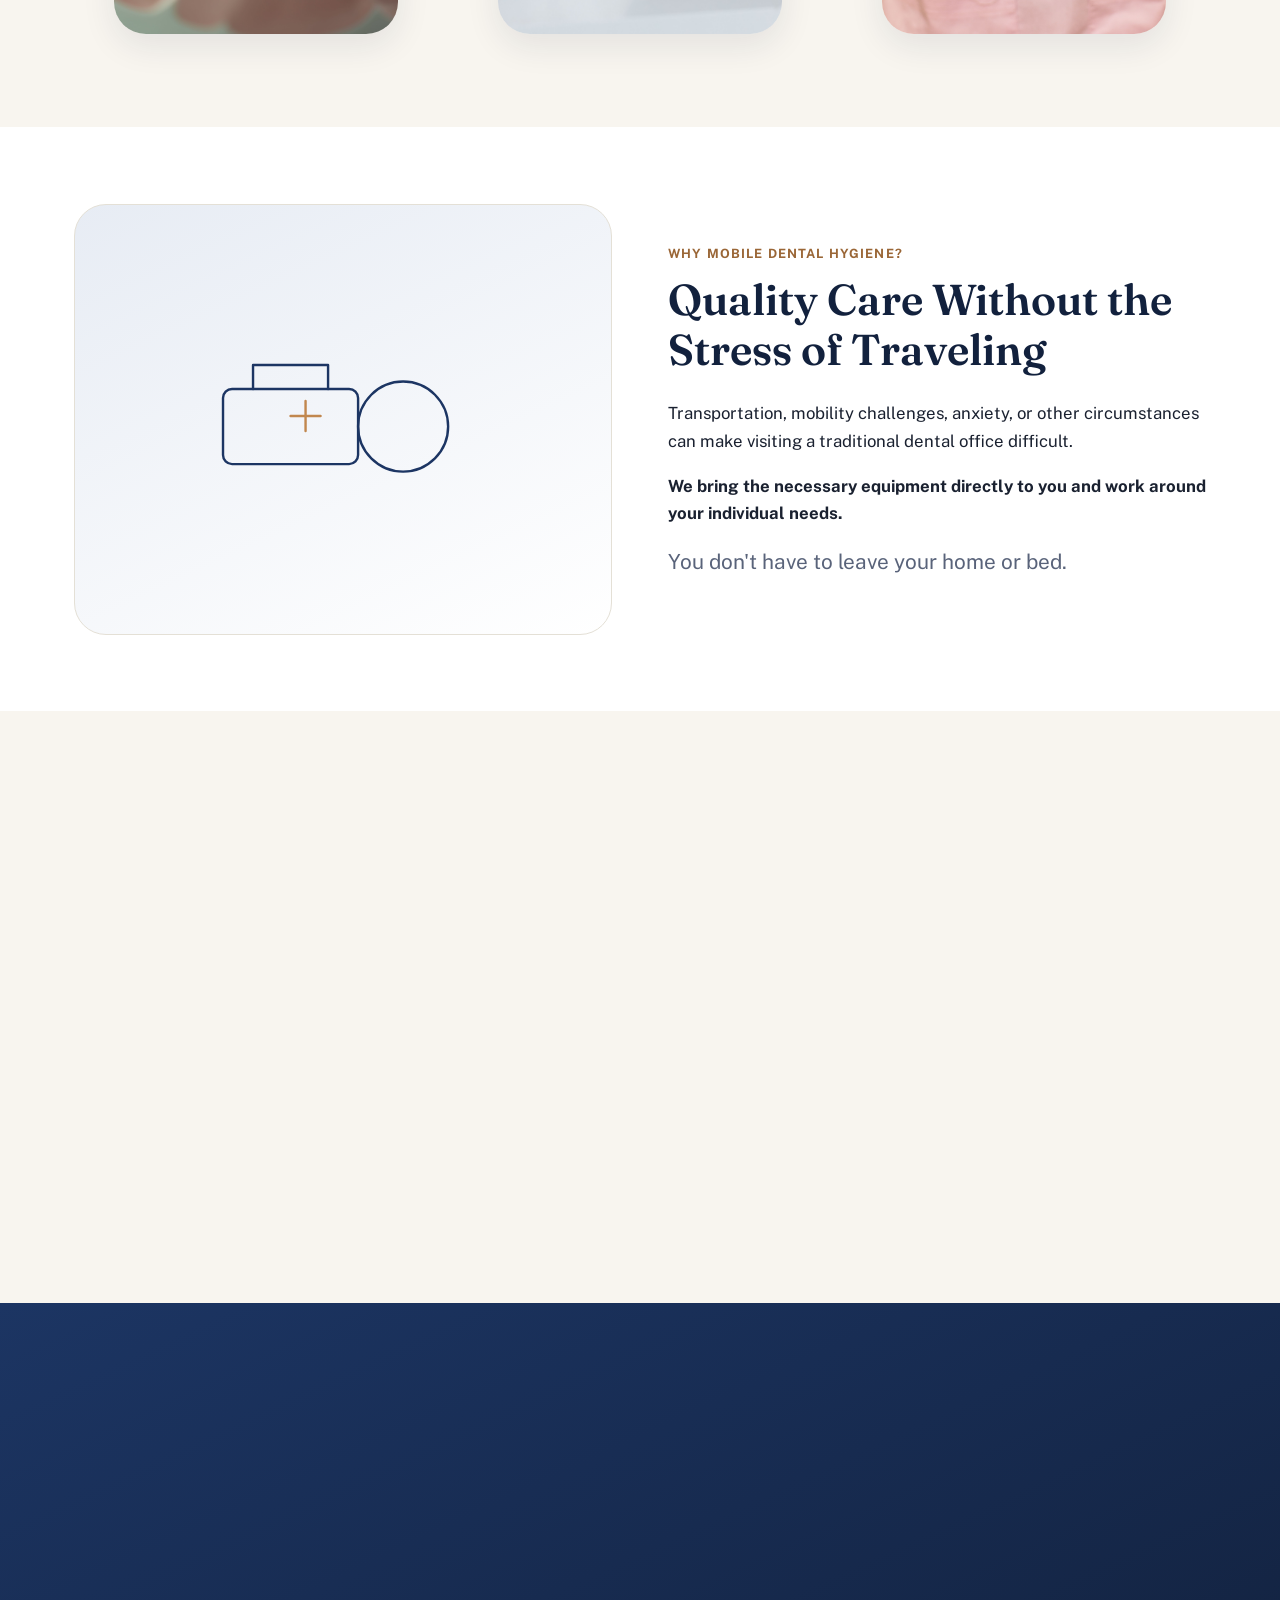
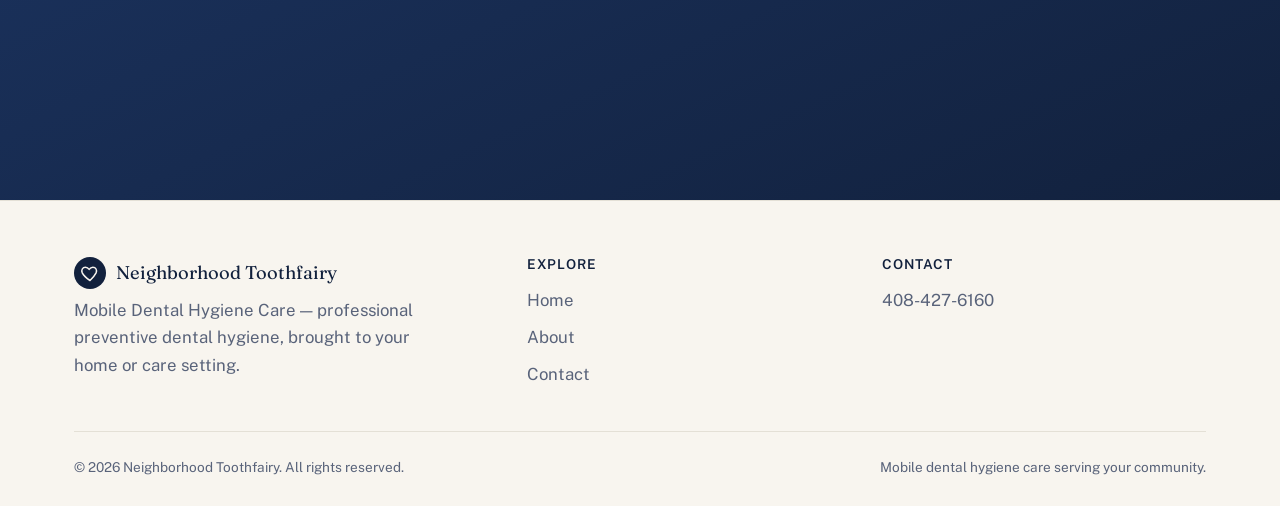
==== commit d5b3d490: "Add files via upload" ====
--- a/index.html
+++ b/index.html
@@ -4,7 +4,7 @@
 <meta charset="UTF-8">
 <meta name="viewport" content="width=device-width, initial-scale=1.0">
 <title>Neighborhood Toothfairy | Mobile Dental Hygiene Care, Brought to You</title>
-<meta name="description" content="Neighborhood Toothfairy provides professional mobile dental hygiene care for seniors, assisted living, memory care, and anyone who has difficulty visiting a traditional dental office. Call Sharmin at 916-553-2264.">
+<meta name="description" content="Neighborhood Toothfairy provides professional mobile dental hygiene care for seniors, assisted living, memory care, and anyone who has difficulty visiting a traditional dental office. Call Sharmin at 408-427-6160.">
 <link rel="preconnect" href="https://fonts.googleapis.com">
 <link rel="preconnect" href="https://fonts.gstatic.com" crossorigin>
 <link href="https://fonts.googleapis.com/css2?family=Fraunces:opsz,wght@9..144,400;9..144,500;9..144,600&family=Public+Sans:wght@400;500;600;700&display=swap" rel="stylesheet">
@@ -29,7 +29,7 @@
     </nav>
 
     <div class="nav-actions">
-      <a class="btn btn--primary nav-call" href="tel:19165532264">
+      <a class="btn btn--primary nav-call" href="tel:14084276160">
         <svg viewBox="0 0 24 24" fill="none" stroke="currentColor" stroke-width="2" stroke-linecap="round" stroke-linejoin="round"><path d="M22 16.92v3a2 2 0 0 1-2.18 2 19.79 19.79 0 0 1-8.63-3.07 19.5 19.5 0 0 1-6-6 19.79 19.79 0 0 1-3.07-8.67A2 2 0 0 1 4.11 2h3a2 2 0 0 1 2 1.72c.13.96.36 1.9.68 2.81a2 2 0 0 1-.45 2.11L8.09 9.91a16 16 0 0 0 6 6l1.27-1.27a2 2 0 0 1 2.11-.45c.9.32 1.85.55 2.81.68A2 2 0 0 1 22 16.92z"/></svg>
         Call Sharmin
       </a>
@@ -42,7 +42,7 @@
     <a href="index.html" aria-current="page">Home</a>
     <a href="about.html">About</a>
     <a href="contact.html">Contact</a>
-    <a class="btn btn--primary" href="tel:19165532264">Call Sharmin — 916-553-2264</a>
+    <a class="btn btn--primary" href="tel:14084276160">Call Sharmin — 408-427-6160</a>
   </div>
 </header>
 
@@ -62,9 +62,9 @@
         </div>
 
         <div class="hero-actions">
-          <a class="btn btn--primary" href="tel:19165532264">
+          <a class="btn btn--primary" href="tel:14084276160">
             <svg viewBox="0 0 24 24" fill="none" stroke="currentColor" stroke-width="2" stroke-linecap="round" stroke-linejoin="round"><path d="M22 16.92v3a2 2 0 0 1-2.18 2 19.79 19.79 0 0 1-8.63-3.07 19.5 19.5 0 0 1-6-6 19.79 19.79 0 0 1-3.07-8.67A2 2 0 0 1 4.11 2h3a2 2 0 0 1 2 1.72c.13.96.36 1.9.68 2.81a2 2 0 0 1-.45 2.11L8.09 9.91a16 16 0 0 0 6 6l1.27-1.27a2 2 0 0 1 2.11-.45c.9.32 1.85.55 2.81.68A2 2 0 0 1 22 16.92z"/></svg>
-            Call Sharmin — 916-553-2264
+            Call Sharmin — 408-427-6160
           </a>
           <a class="btn btn--ghost" href="#services">Learn About Our Services</a>
         </div>
@@ -258,9 +258,8 @@
         </div>
         <div class="split-media" aria-hidden="true">
           <svg viewBox="0 0 200 160" fill="none" stroke="#1C3563" stroke-width="1.6" stroke-linecap="round" stroke-linejoin="round">
-            <path d="M40 120c0-30 24-54 60-54s60 24 60 54" />
-            <circle cx="100" cy="66" r="10" fill="#C1874E" stroke="none"/>
-            <path d="M30 130h140" />
+            <path d="M40 130 V72 L100 28 L160 72 V130 Z" />
+            <path d="M100 109 C 84 93, 74 79, 87 68 C 94 62, 100 67, 100 73 C 100 67, 106 62, 113 68 C 126 79, 116 93, 100 109 Z" fill="#C1874E" stroke="none"/>
           </svg>
         </div>
       </div>
@@ -274,13 +273,12 @@
       <h2>Bring Quality Dental Hygiene Care to Your Door</h2>
       <p class="lede">Whether you are looking for care for yourself, a loved one, or someone you care for, Neighborhood Toothfairy offers a flexible solution designed around individual needs.</p>
       <div class="cta-actions">
-        <a class="btn btn--on-dark" href="tel:19165532264">
+        <a class="btn btn--on-dark" href="tel:14084276160">
           <svg viewBox="0 0 24 24" fill="none" stroke="currentColor" stroke-width="2" stroke-linecap="round" stroke-linejoin="round"><path d="M22 16.92v3a2 2 0 0 1-2.18 2 19.79 19.79 0 0 1-8.63-3.07 19.5 19.5 0 0 1-6-6 19.79 19.79 0 0 1-3.07-8.67A2 2 0 0 1 4.11 2h3a2 2 0 0 1 2 1.72c.13.96.36 1.9.68 2.81a2 2 0 0 1-.45 2.11L8.09 9.91a16 16 0 0 0 6 6l1.27-1.27a2 2 0 0 1 2.11-.45c.9.32 1.85.55 2.81.68A2 2 0 0 1 22 16.92z"/></svg>
-          Call Sharmin — 916-553-2264
+          Call Sharmin — 408-427-6160
         </a>
         <a class="btn btn--ghost-on-dark" href="contact.html">Request More Information</a>
       </div>
-      <p class="cta-secondary-phone">Or reach us at <a href="tel:14084276160">408-427-6160</a></p>
     </div>
   </section>
 
@@ -309,7 +307,6 @@
       <div class="footer-col">
         <h4>Contact</h4>
         <ul>
-          <li><a href="tel:19165532264">916-553-2264</a></li>
           <li><a href="tel:14084276160">408-427-6160</a></li>
         </ul>
       </div>
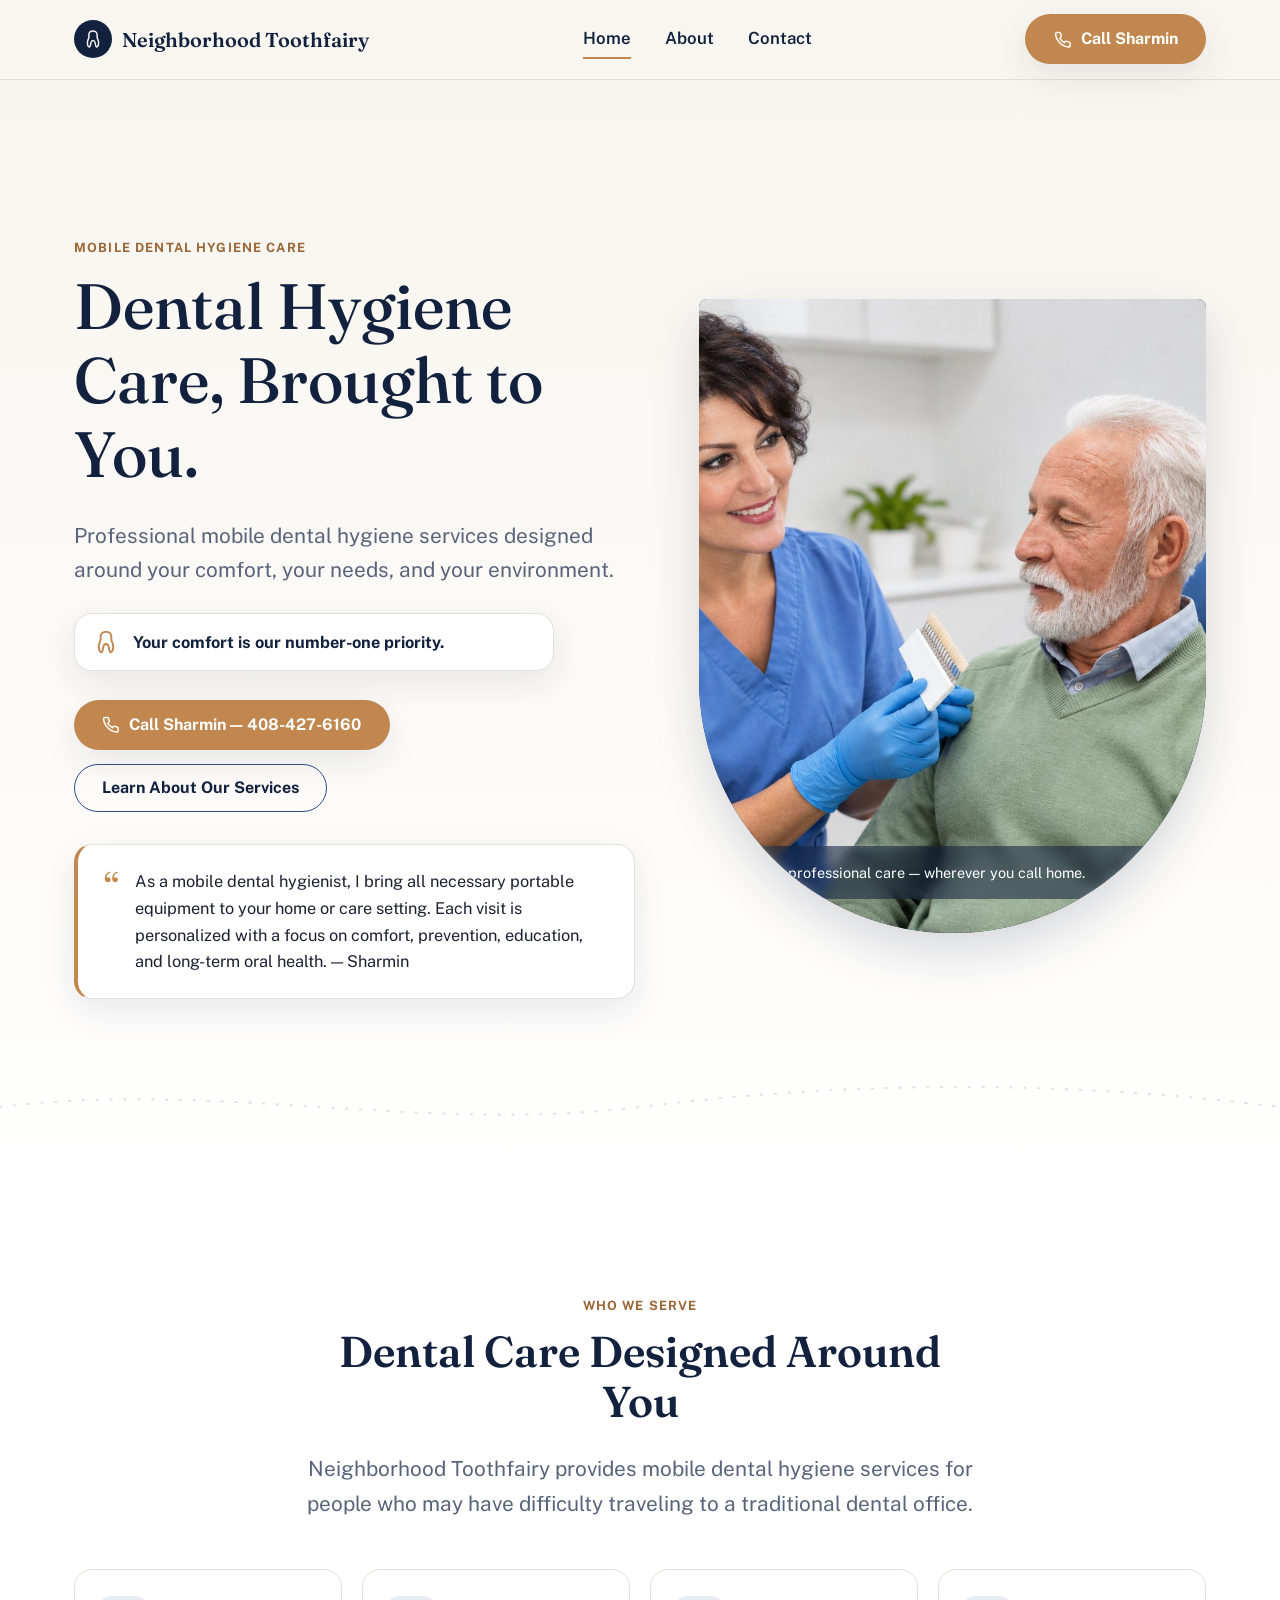
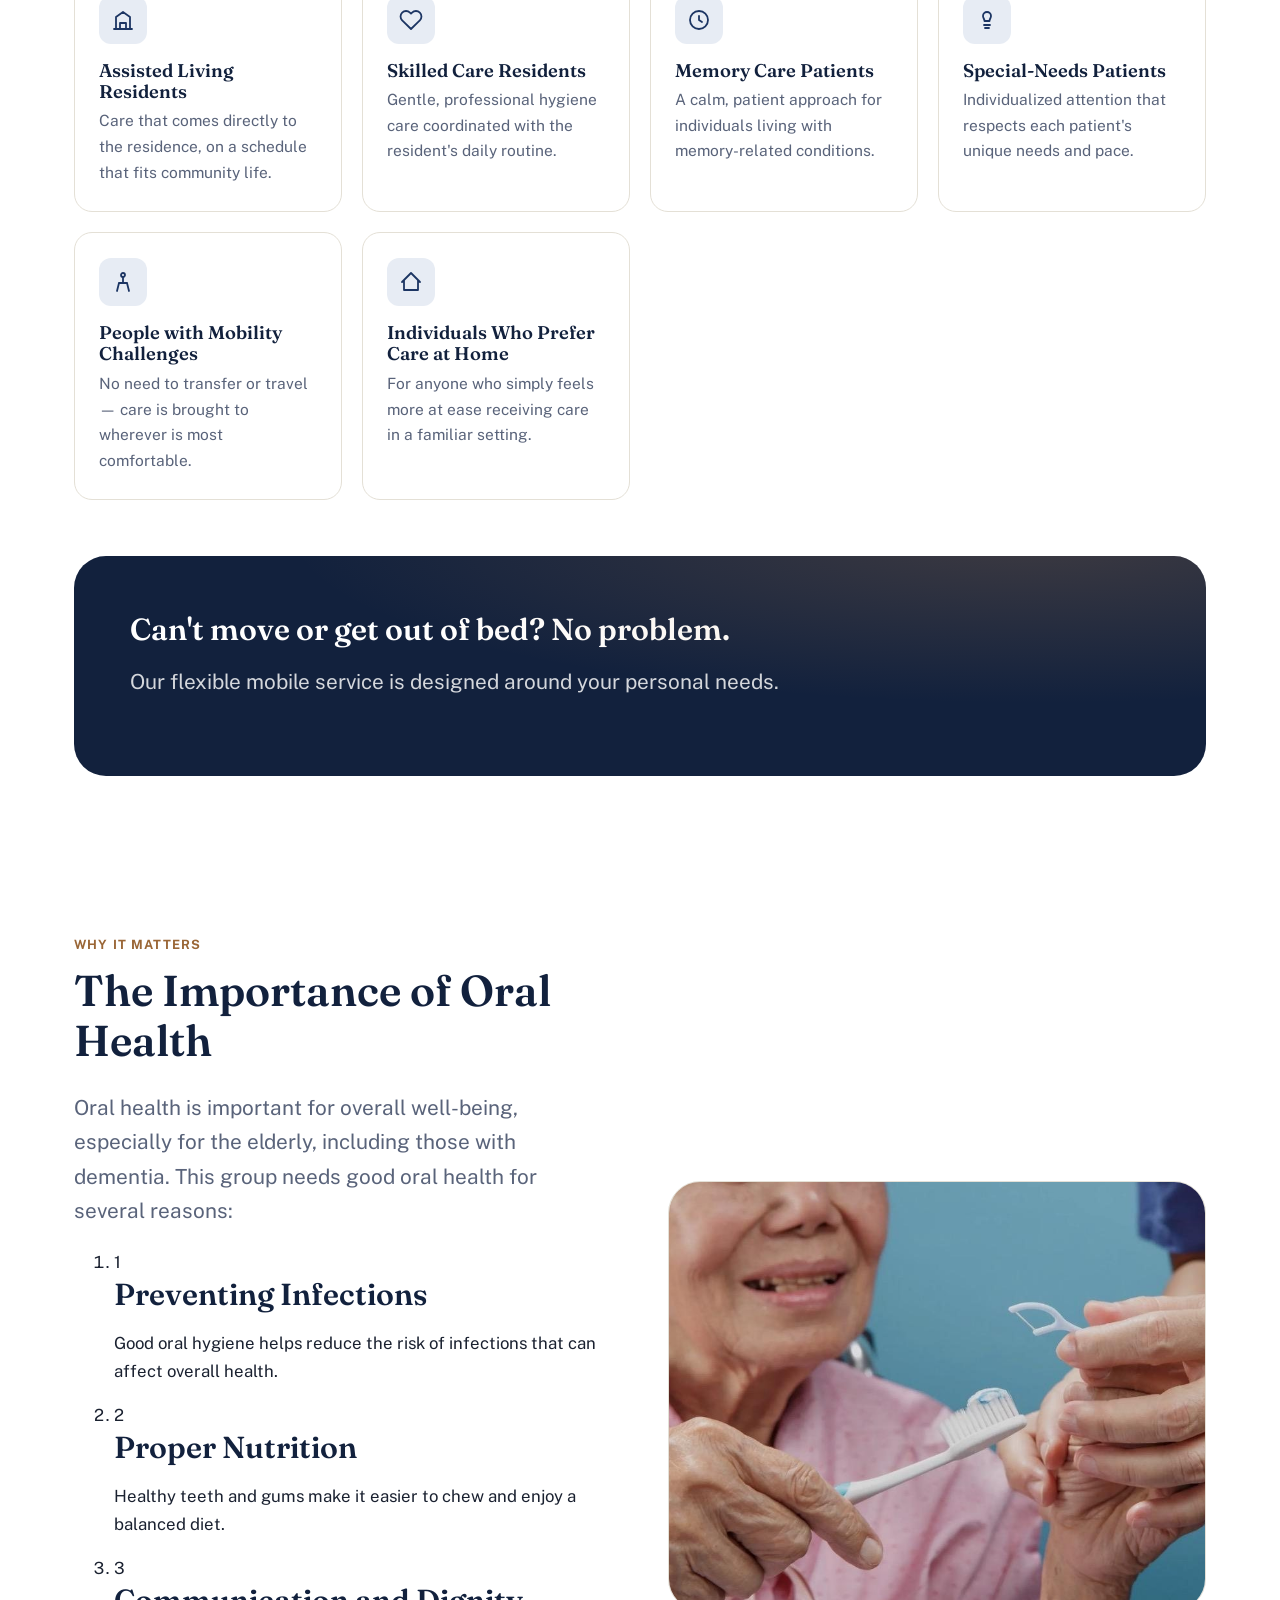
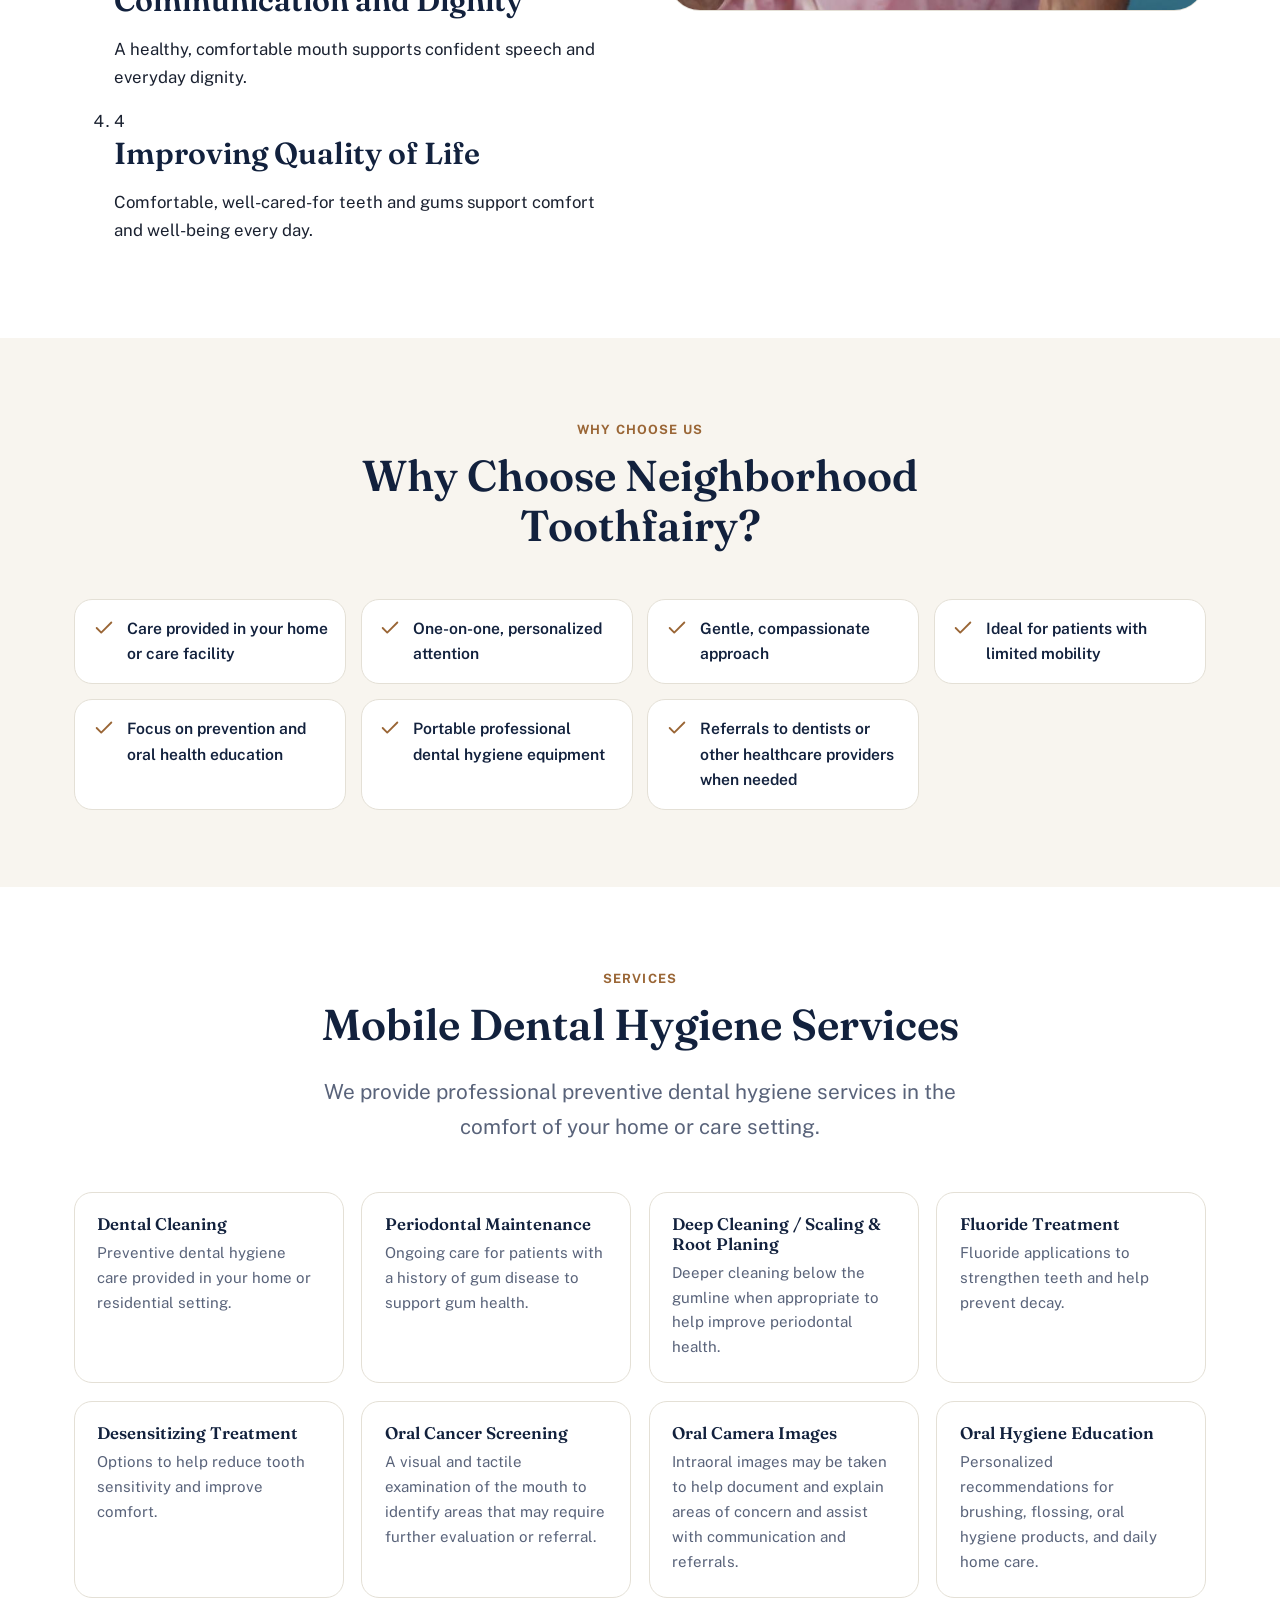
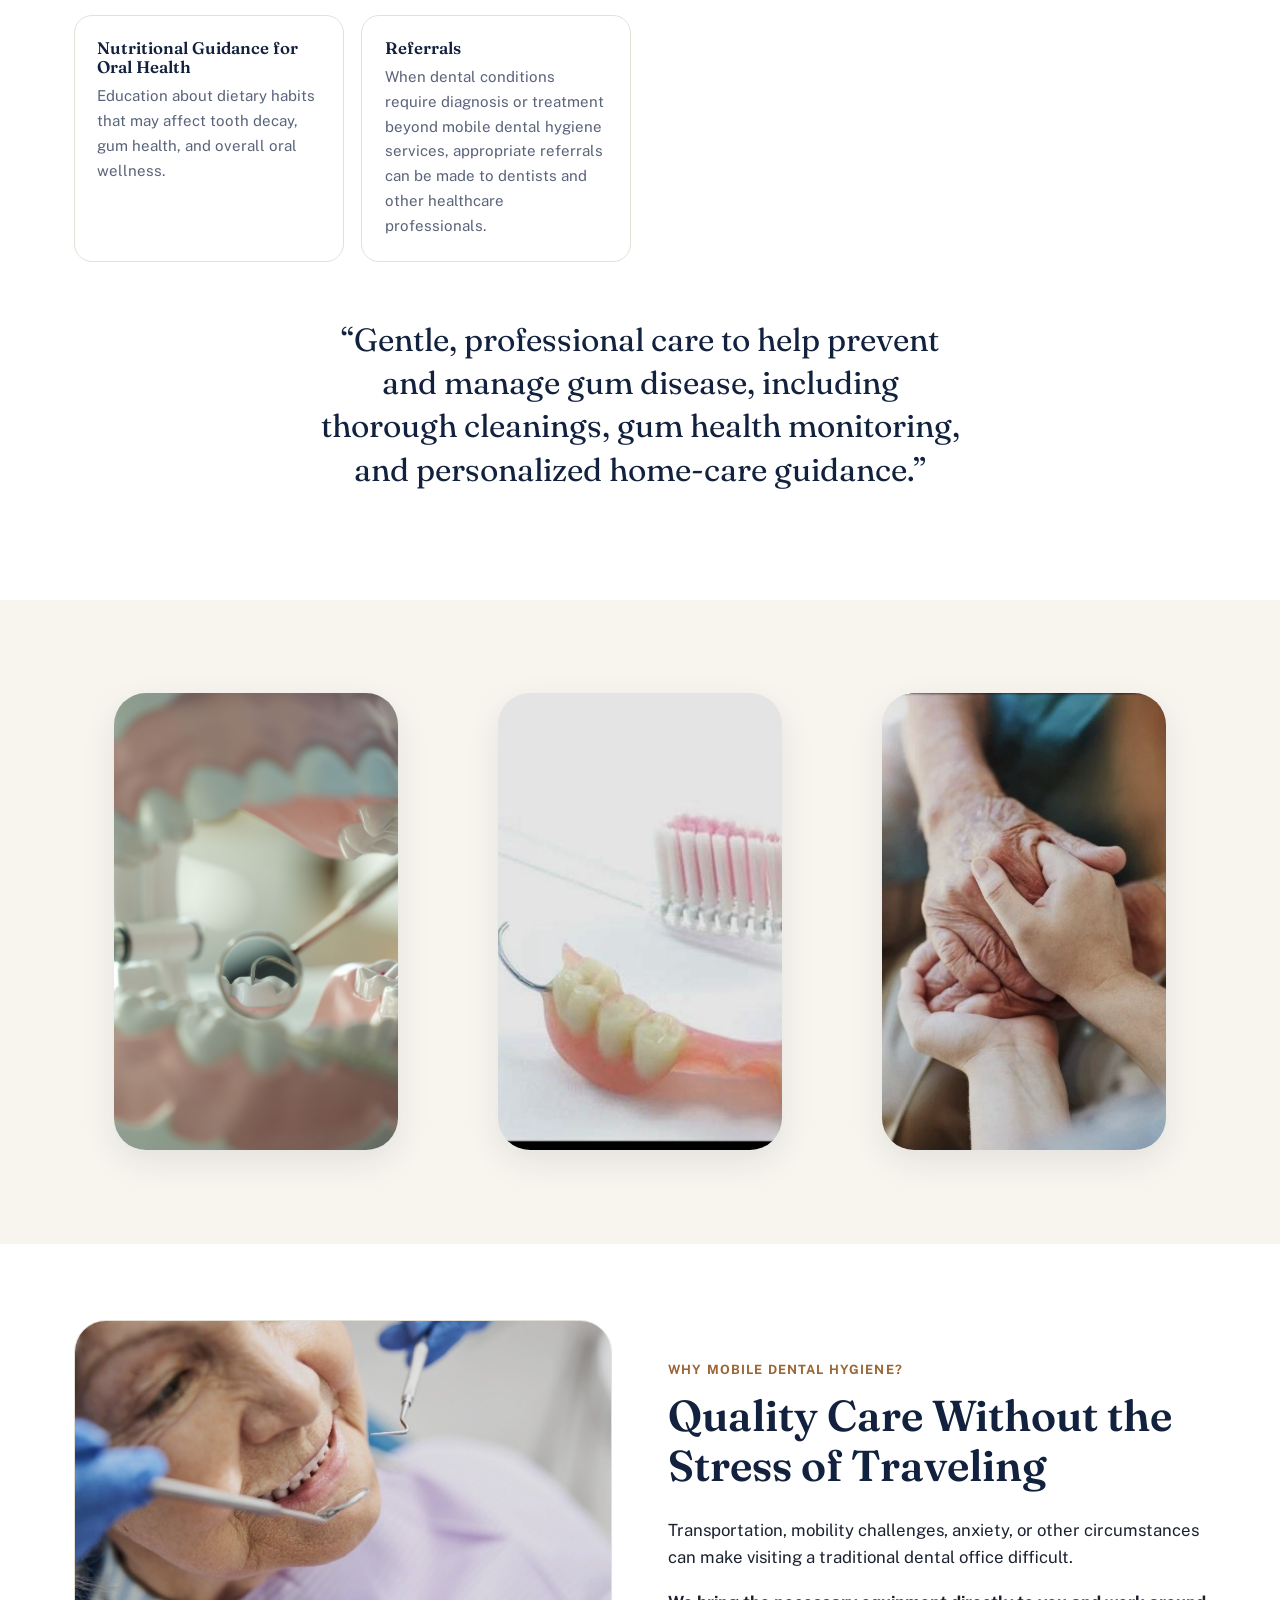
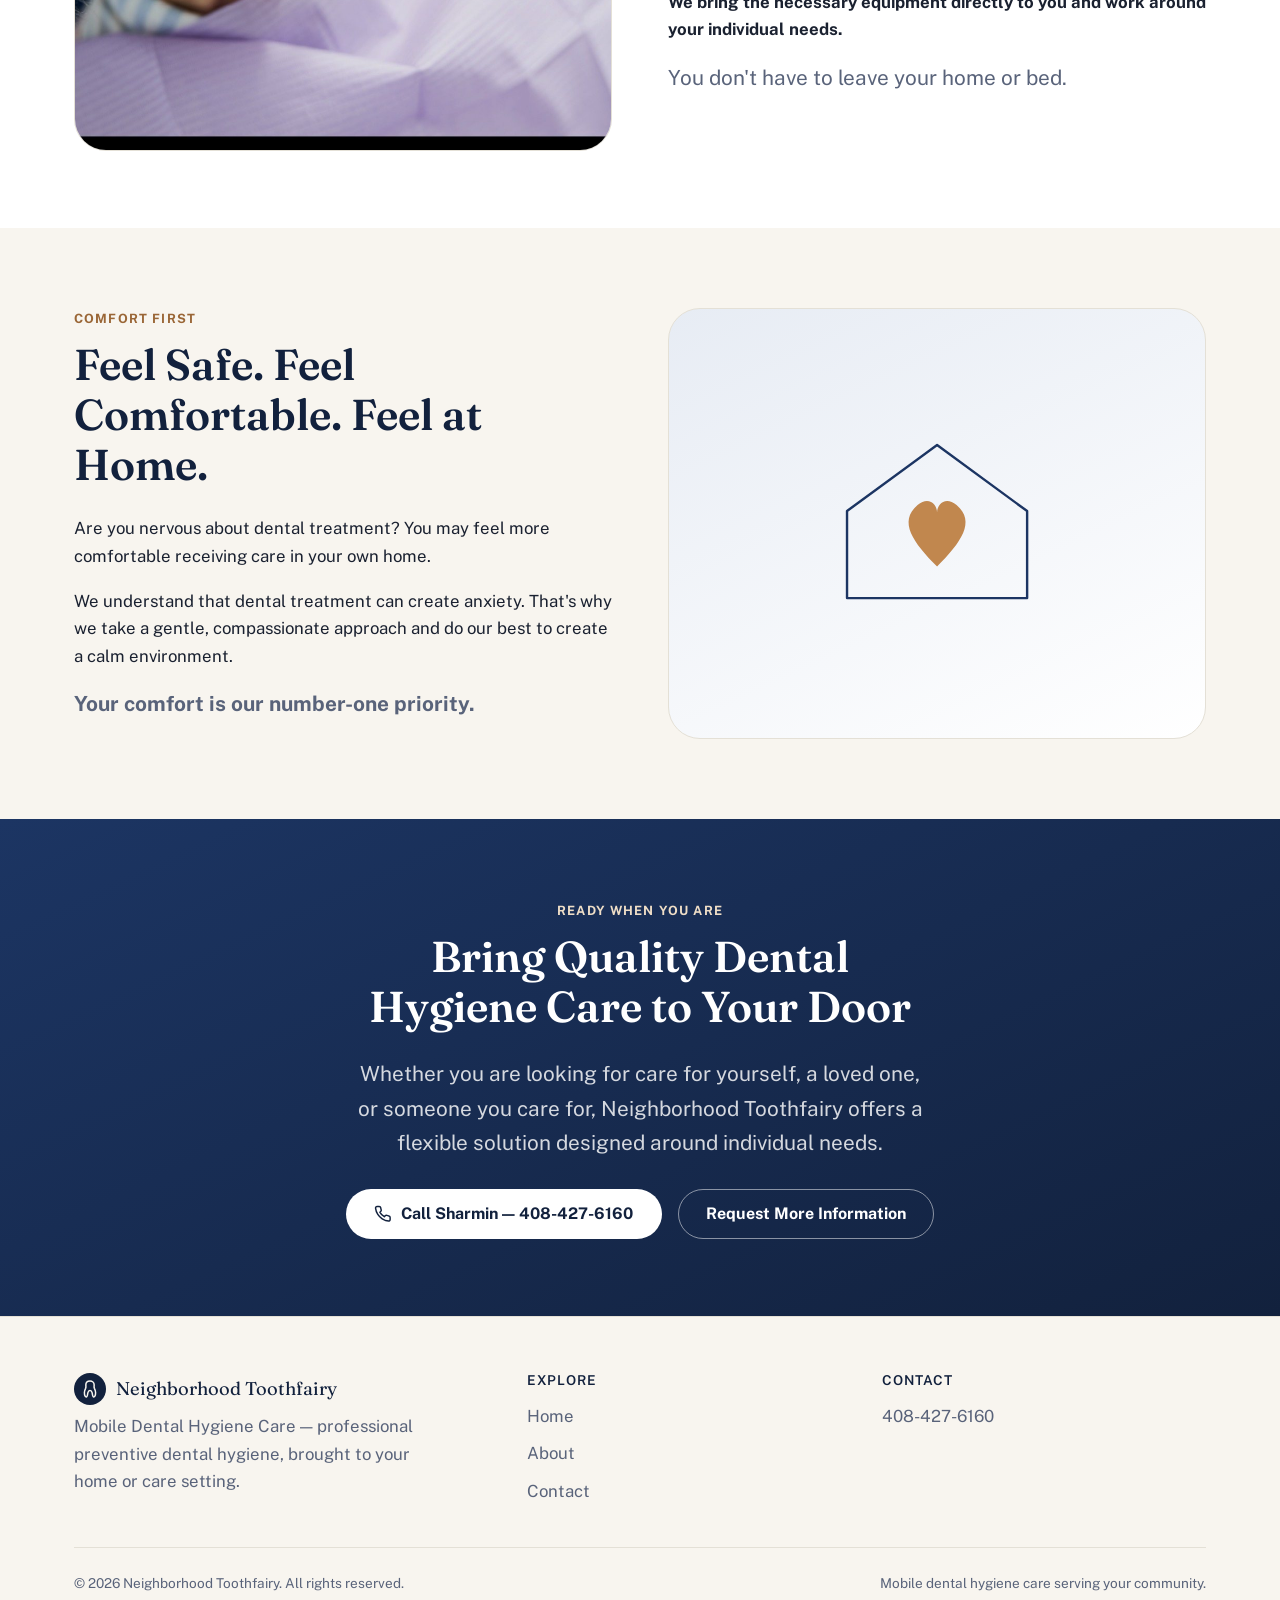
==== commit 2d4c36fd: "Add files via upload" ====
--- a/index.html
+++ b/index.html
@@ -17,7 +17,7 @@
   <div class="container nav">
     <a class="brand" href="index.html">
       <span class="brand-mark" aria-hidden="true">
-        <svg viewBox="0 0 24 24" fill="none" stroke="#F8F5EF" stroke-width="1.8" stroke-linecap="round" stroke-linejoin="round"><path d="M12 21s-7-4.6-9.3-9.1C1.2 8.6 3 5 6.6 5c2 0 3.3 1.1 4.4 2.7C12.1 6.1 13.4 5 15.4 5 19 5 20.8 8.6 19.3 11.9 17 16.4 12 21 12 21z"/></svg>
+        <svg viewBox="0 0 24 24" fill="none" stroke="#F8F5EF" stroke-width="1.8" stroke-linecap="round" stroke-linejoin="round"><path d="M12 2.5c-2.6 0-5 1.6-5 4.8 0 1.4.5 2.2-.3 3.9-.8 1.6-1.4 2.9-1.4 5.1 0 2.4 1 5.2 2.3 5.2 1.4 0 1.4-3.4 1.9-5.2.4-1.6.9-2.4 2.5-2.4s2.1.8 2.5 2.4c.5 1.8.5 5.2 1.9 5.2 1.3 0 2.3-2.8 2.3-5.2 0-2.2-.6-3.5-1.4-5.1-.8-1.7-.3-2.5-.3-3.9 0-3.2-2.4-4.8-5-4.8Z"/></svg>
       </span>
       Neighborhood Toothfairy
     </a>
@@ -57,7 +57,7 @@
         <p class="lede">Professional mobile dental hygiene services designed around your comfort, your needs, and your environment.</p>
 
         <div class="hero-priority reveal">
-          <svg viewBox="0 0 24 24" fill="none" stroke="currentColor" stroke-width="1.8" stroke-linecap="round" stroke-linejoin="round"><path d="M20.84 4.61a5.5 5.5 0 0 0-7.78 0L12 5.67l-1.06-1.06a5.5 5.5 0 1 0-7.78 7.78l1.06 1.06L12 21l7.78-7.55 1.06-1.06a5.5 5.5 0 0 0 0-7.78z"/></svg>
+          <svg viewBox="0 0 24 24" fill="none" stroke="currentColor" stroke-width="1.8" stroke-linecap="round" stroke-linejoin="round"><path d="M12 2.5c-2.6 0-5 1.6-5 4.8 0 1.4.5 2.2-.3 3.9-.8 1.6-1.4 2.9-1.4 5.1 0 2.4 1 5.2 2.3 5.2 1.4 0 1.4-3.4 1.9-5.2.4-1.6.9-2.4 2.5-2.4s2.1.8 2.5 2.4c.5 1.8.5 5.2 1.9 5.2 1.3 0 2.3-2.8 2.3-5.2 0-2.2-.6-3.5-1.4-5.1-.8-1.7-.3-2.5-.3-3.9 0-3.2-2.4-4.8-5-4.8Z"/></svg>
           <span><strong>Your comfort is our number-one priority.</strong></span>
         </div>
 
@@ -76,14 +76,13 @@
       </div>
 
       <div class="hero-visual reveal">
-        <img src="chairside-care.jpg" alt="A dental hygienist gently providing chairside care to an older patient.">
+        <img src="1.jpg" alt="A dental hygienist showing a tooth-shade guide to a smiling older patient.">
         <p class="caption-badge">Gentle, professional care — wherever you call home.</p>
       </div>
     </div>
 
     <svg class="route-divider" viewBox="0 0 1200 60" preserveAspectRatio="none" aria-hidden="true">
-      <path id="route-path" d="M0 30 C 200 5, 400 55, 600 30 S 1000 5, 1200 30" fill="none" stroke="#E4E0D6" stroke-width="2" stroke-dasharray="1 12" stroke-linecap="round"/>
-      <circle class="dot" r="5" fill="#C1874E" style="offset-path: path('M0 30 C 200 5, 400 55, 600 30 S 1000 5, 1200 30');"/>
+      <path d="M0 30 C 200 5, 400 55, 600 30 S 1000 5, 1200 30" fill="none" stroke="#E4E0D6" stroke-width="2" stroke-dasharray="1 12" stroke-linecap="round"/>
     </svg>
   </section>
 
@@ -132,6 +131,53 @@
       <div class="banner mt-lg reveal">
         <h3>Can't move or get out of bed? No problem.</h3>
         <p class="lede">Our flexible mobile service is designed around your personal needs.</p>
+      </div>
+    </div>
+  </section>
+
+  <!-- ============ IMPORTANCE OF ORAL HEALTH ============ -->
+  <section id="oral-health">
+    <div class="container">
+      <div class="split reveal">
+        <div>
+          <span class="eyebrow">Why It Matters</span>
+          <h2>The Importance of Oral Health</h2>
+          <p class="lede">Oral health is important for overall well-being, especially for the elderly, including those with dementia. This group needs good oral health for several reasons:</p>
+
+          <ol class="numbered-list">
+            <li>
+              <span class="num">1</span>
+              <div>
+                <h3>Preventing Infections</h3>
+                <p>Good oral hygiene helps reduce the risk of infections that can affect overall health.</p>
+              </div>
+            </li>
+            <li>
+              <span class="num">2</span>
+              <div>
+                <h3>Proper Nutrition</h3>
+                <p>Healthy teeth and gums make it easier to chew and enjoy a balanced diet.</p>
+              </div>
+            </li>
+            <li>
+              <span class="num">3</span>
+              <div>
+                <h3>Communication and Dignity</h3>
+                <p>A healthy, comfortable mouth supports confident speech and everyday dignity.</p>
+              </div>
+            </li>
+            <li>
+              <span class="num">4</span>
+              <div>
+                <h3>Improving Quality of Life</h3>
+                <p>Comfortable, well-cared-for teeth and gums support comfort and well-being every day.</p>
+              </div>
+            </li>
+          </ol>
+        </div>
+        <div class="split-media">
+          <img src="5.jpg" alt="A caregiver helping an older patient brush her teeth." style="width:100%;height:100%;object-fit:cover;">
+        </div>
       </div>
     </div>
   </section>
@@ -216,8 +262,11 @@
     <div class="container">
       <div class="card-grid reveal" style="grid-template-columns: repeat(auto-fit, minmax(220px, 1fr));">
         <figure class="photo-figure"><img src="mirror-detail.jpg" alt="Close-up of a dental mirror and hygiene tools."></figure>
-        <figure class="photo-figure"><img src="floss-model.jpg" alt="A dental model demonstrating flossing technique."></figure>
-        <figure class="photo-figure"><img src="model-hands.jpg" alt="Gloved hands holding a dental impression model."></figure>
+        <figure class="photo-figure">
+          <img src="3.jpg" alt="A denture beside a toothbrush, showing the care dentures require.">
+          <p class="fact-badge"><strong>Did you know?</strong>Dentures require just as much care as your natural teeth.</p>
+        </figure>
+        <figure class="photo-figure"><img src="4.jpg" alt="An elderly hand and a caregiver's hand holding one another."></figure>
       </div>
     </div>
   </section>
@@ -226,13 +275,8 @@
   <section id="why-mobile">
     <div class="container">
       <div class="split reveal">
-        <div class="split-media" aria-hidden="true">
-          <svg viewBox="0 0 200 160" fill="none" stroke="#1C3563" stroke-width="1.6" stroke-linecap="round" stroke-linejoin="round">
-            <rect x="20" y="60" width="90" height="50" rx="6"/>
-            <circle cx="140" cy="85" r="30"/>
-            <path d="M65 78 h20 M75 68 v20" stroke="#C1874E"/>
-            <path d="M40 60 V44 h50 v16" />
-          </svg>
+        <div class="split-media">
+          <img src="2.jpg" alt="A close-up dental hygiene visit for an older patient." style="width:100%;height:100%;object-fit:cover;">
         </div>
         <div>
           <span class="eyebrow">Why Mobile Dental Hygiene?</span>
@@ -290,7 +334,7 @@
       <div>
         <div class="footer-brand">
           <span class="brand-mark" aria-hidden="true">
-            <svg viewBox="0 0 24 24" fill="none" stroke="#F8F5EF" stroke-width="1.8" stroke-linecap="round" stroke-linejoin="round"><path d="M12 21s-7-4.6-9.3-9.1C1.2 8.6 3 5 6.6 5c2 0 3.3 1.1 4.4 2.7C12.1 6.1 13.4 5 15.4 5 19 5 20.8 8.6 19.3 11.9 17 16.4 12 21 12 21z"/></svg>
+            <svg viewBox="0 0 24 24" fill="none" stroke="#F8F5EF" stroke-width="1.8" stroke-linecap="round" stroke-linejoin="round"><path d="M12 2.5c-2.6 0-5 1.6-5 4.8 0 1.4.5 2.2-.3 3.9-.8 1.6-1.4 2.9-1.4 5.1 0 2.4 1 5.2 2.3 5.2 1.4 0 1.4-3.4 1.9-5.2.4-1.6.9-2.4 2.5-2.4s2.1.8 2.5 2.4c.5 1.8.5 5.2 1.9 5.2 1.3 0 2.3-2.8 2.3-5.2 0-2.2-.6-3.5-1.4-5.1-.8-1.7-.3-2.5-.3-3.9 0-3.2-2.4-4.8-5-4.8Z"/></svg>
           </span>
           Neighborhood Toothfairy
         </div>
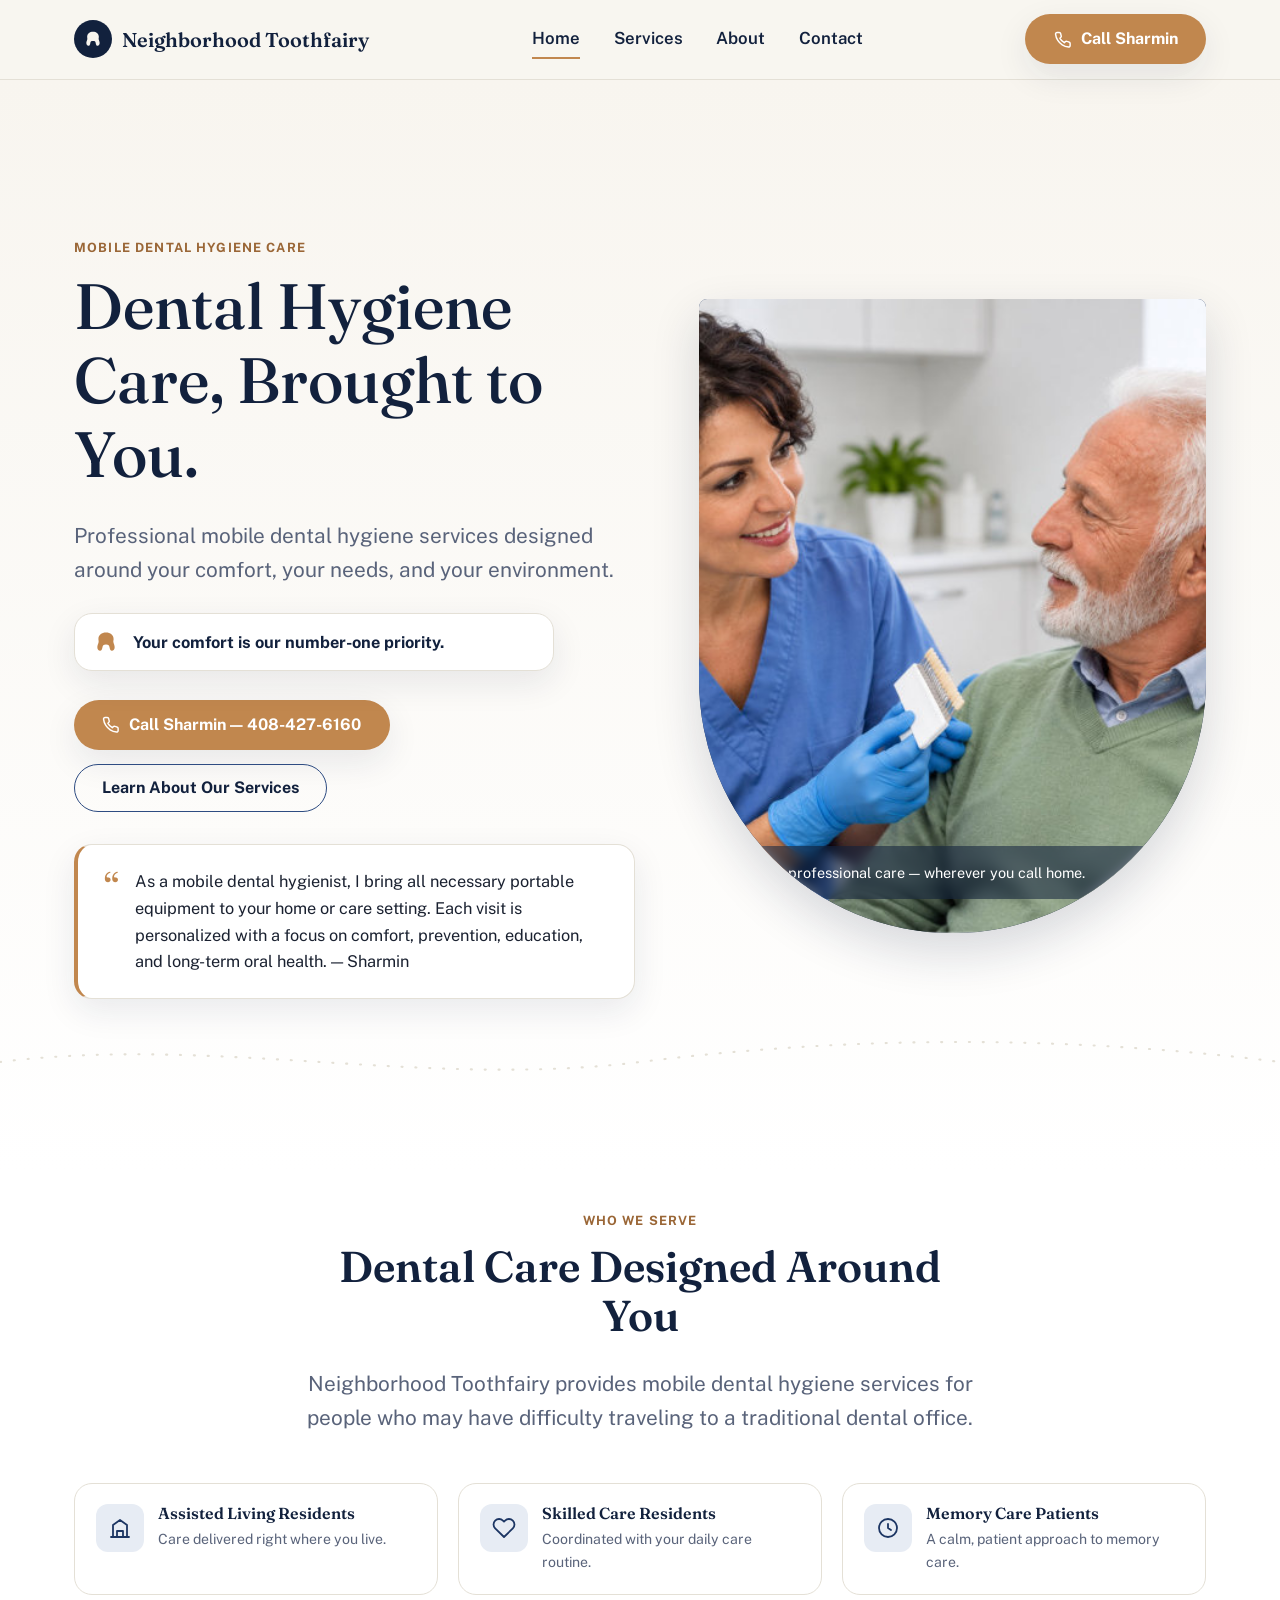
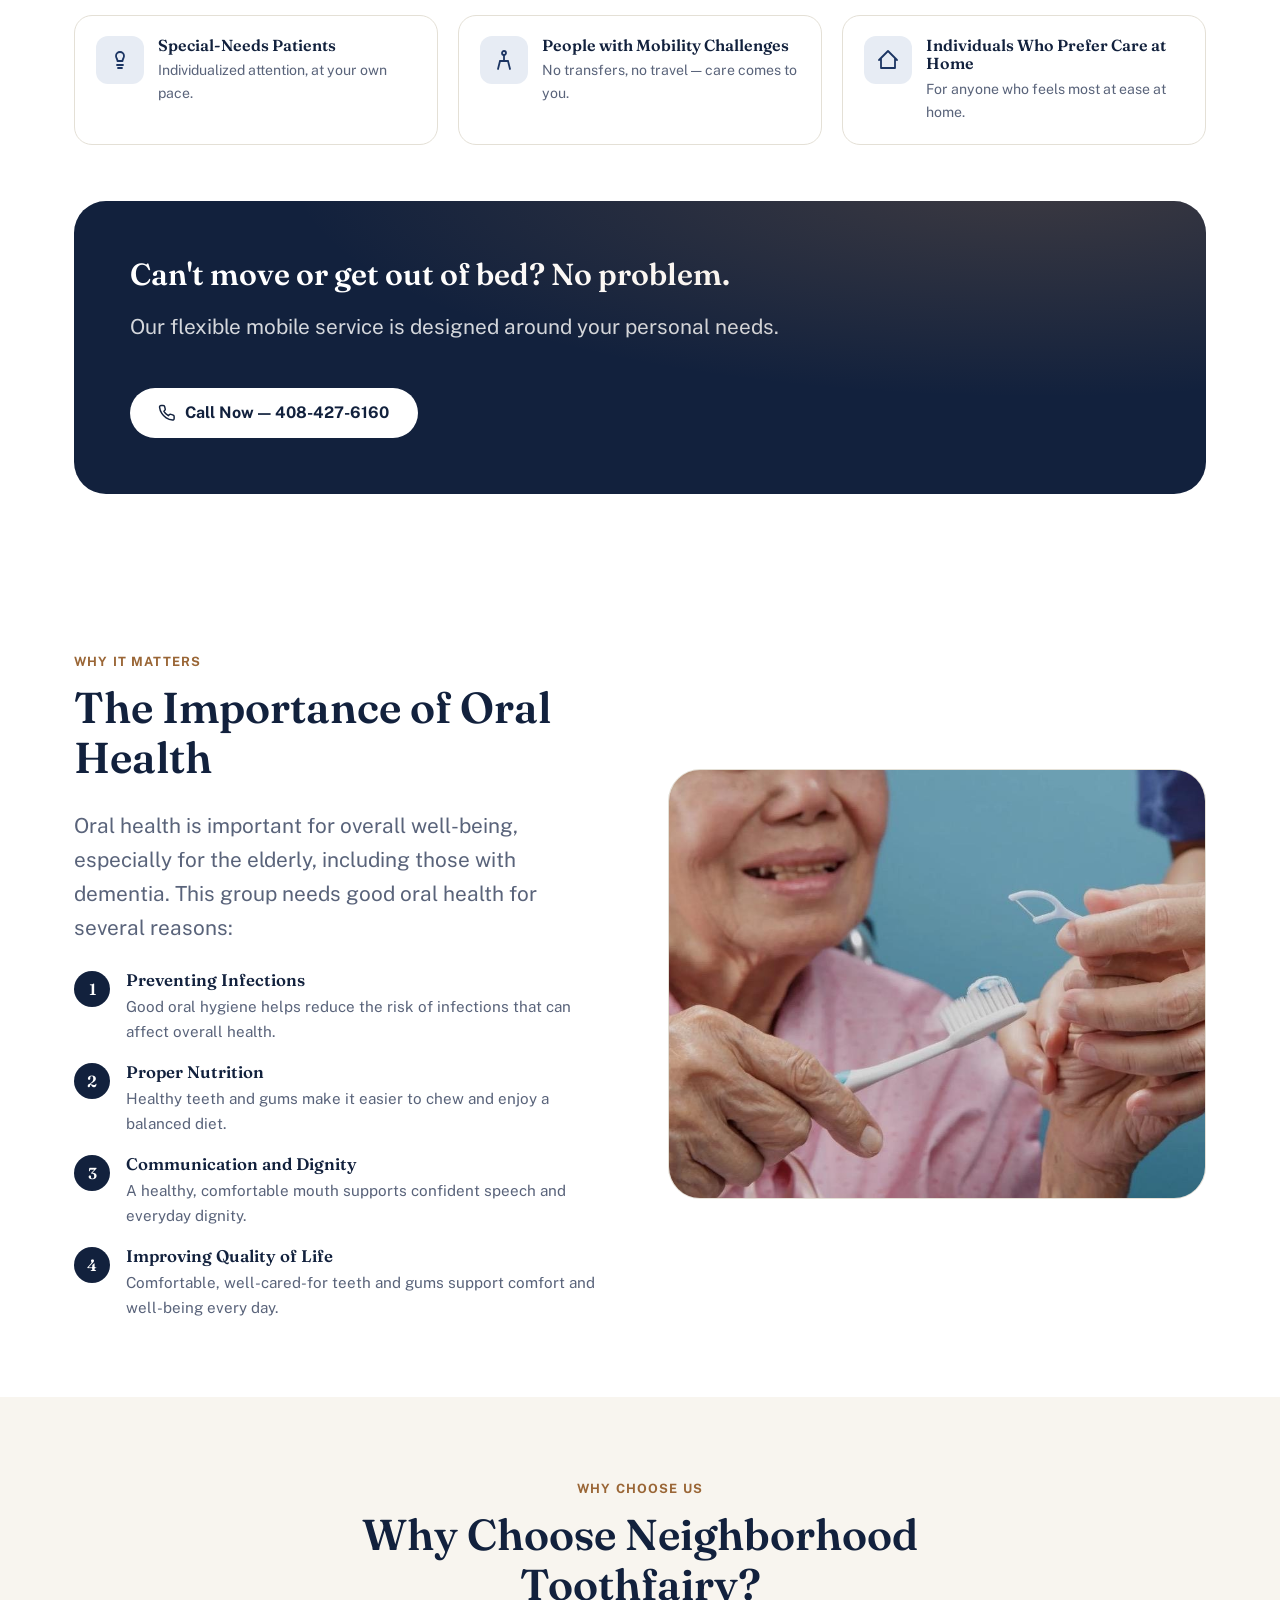
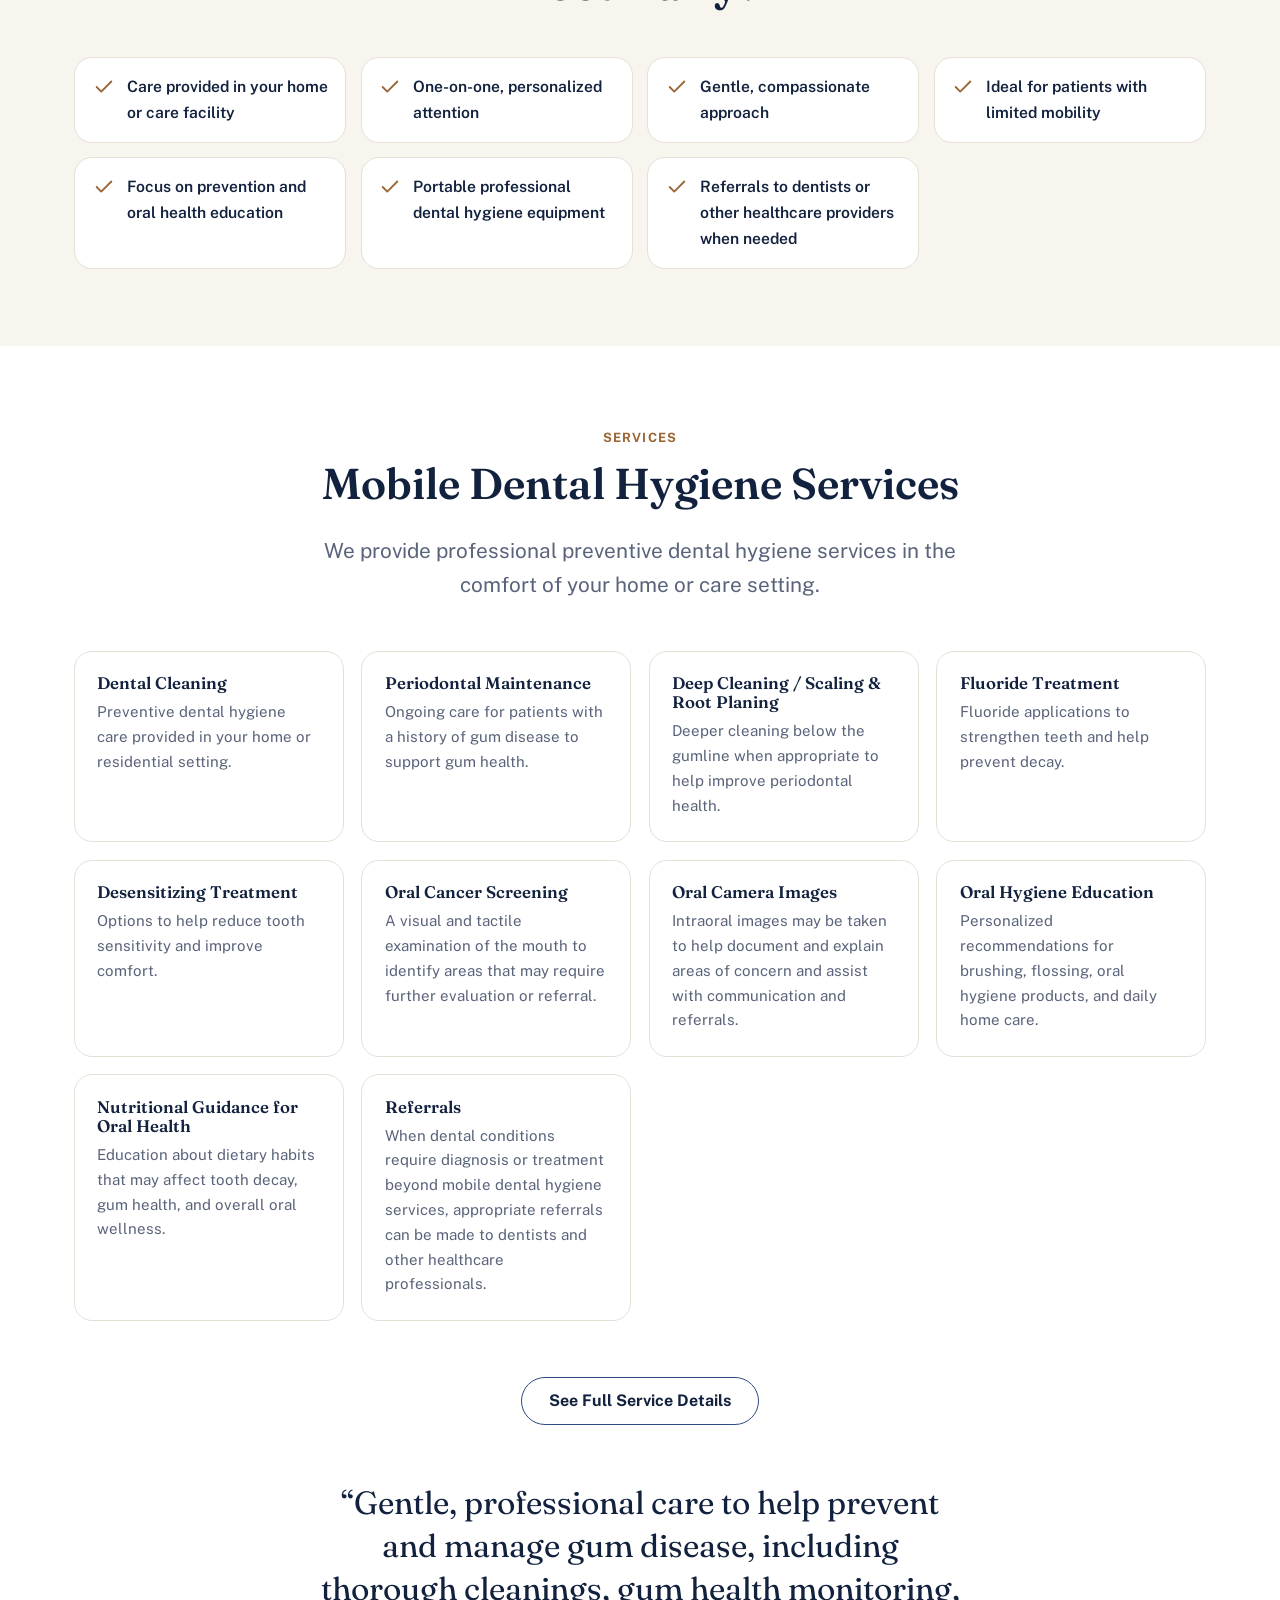
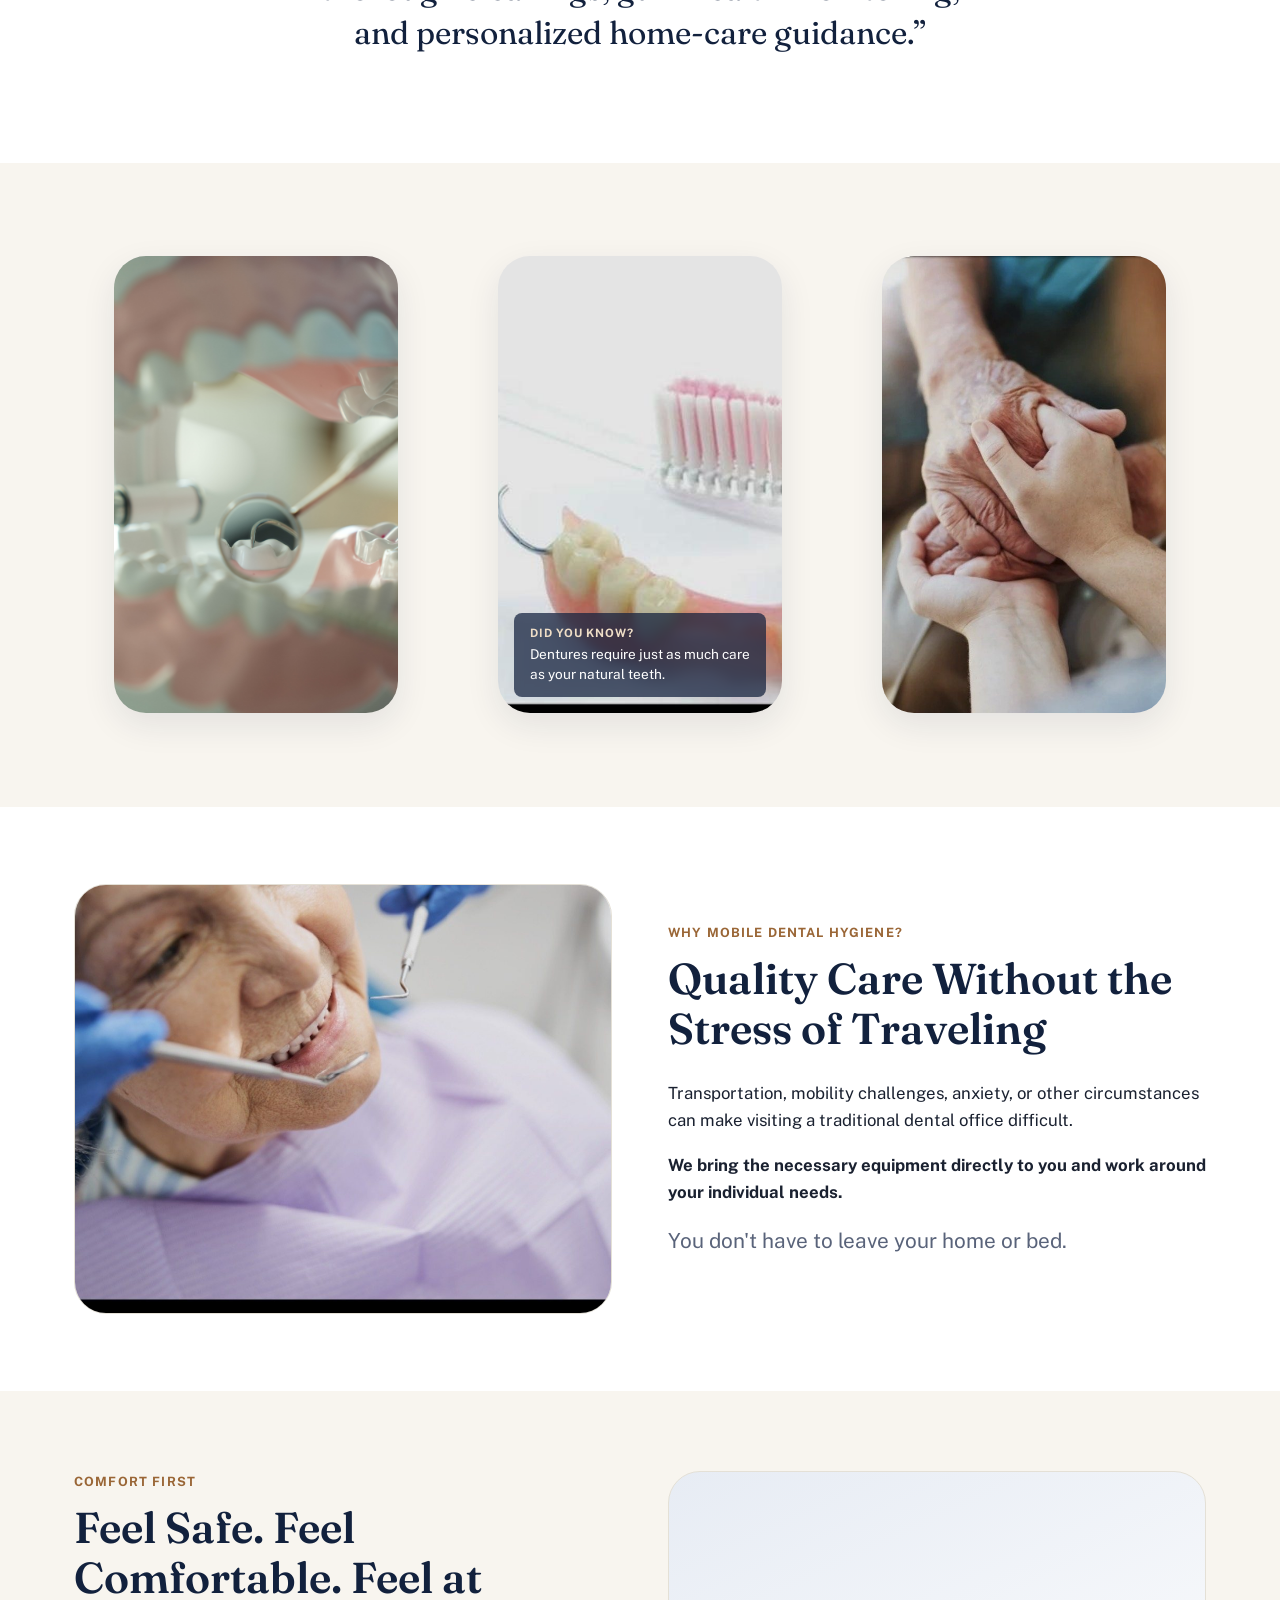
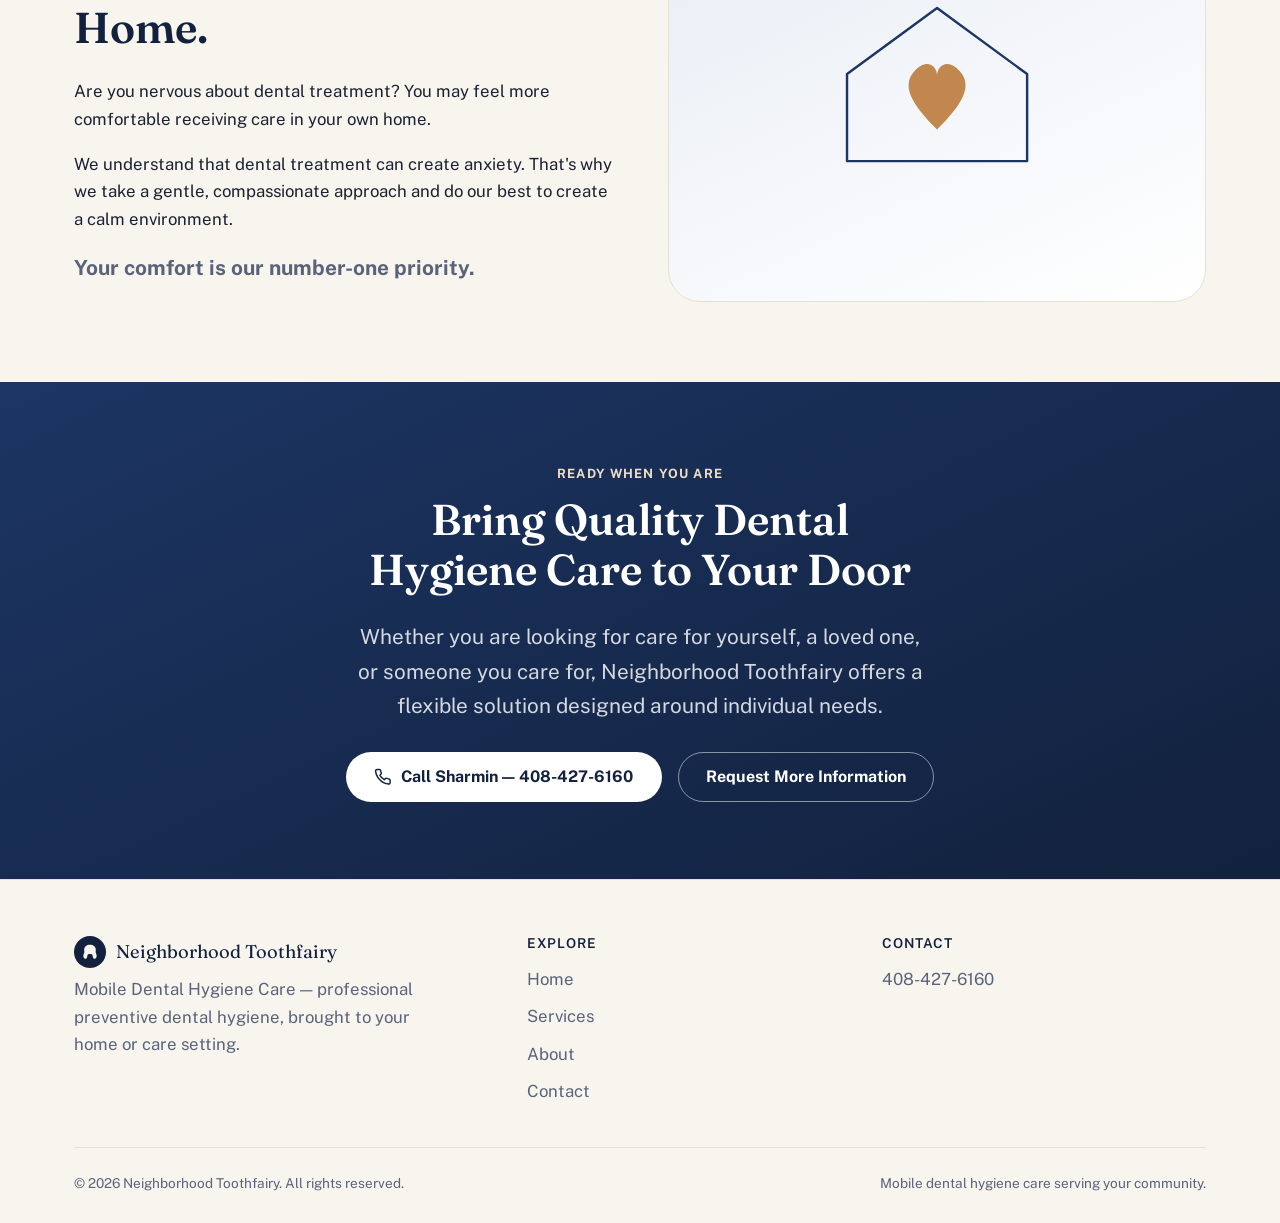
==== commit 64bf0b2c: "Add files via upload" ====
--- a/index.html
+++ b/index.html
@@ -17,13 +17,14 @@
   <div class="container nav">
     <a class="brand" href="index.html">
       <span class="brand-mark" aria-hidden="true">
-        <svg viewBox="0 0 24 24" fill="none" stroke="#F8F5EF" stroke-width="1.8" stroke-linecap="round" stroke-linejoin="round"><path d="M12 2.5c-2.6 0-5 1.6-5 4.8 0 1.4.5 2.2-.3 3.9-.8 1.6-1.4 2.9-1.4 5.1 0 2.4 1 5.2 2.3 5.2 1.4 0 1.4-3.4 1.9-5.2.4-1.6.9-2.4 2.5-2.4s2.1.8 2.5 2.4c.5 1.8.5 5.2 1.9 5.2 1.3 0 2.3-2.8 2.3-5.2 0-2.2-.6-3.5-1.4-5.1-.8-1.7-.3-2.5-.3-3.9 0-3.2-2.4-4.8-5-4.8Z"/></svg>
+        <svg viewBox="0 0 24 24" fill="#F8F5EF" stroke="none"><path d="M12 3.2C8 3.2 5 5.6 5 9.2c0 1.3.4 2.1.1 3.3-.4 1.7-1.1 2.6-1.1 4.3 0 1.8 1.1 3.3 2.5 3.3 1.5 0 1.9-1.4 2.3-3.4.3-1.5.6-2.3 3.2-2.3s2.9.8 3.2 2.3c.4 2 .8 3.4 2.3 3.4 1.4 0 2.5-1.5 2.5-3.3 0-1.7-.7-2.6-1.1-4.3-.3-1.2.1-2 .1-3.3 0-3.6-3-6-7-6Z"/></svg>
       </span>
       Neighborhood Toothfairy
     </a>
 
     <nav class="nav-links" aria-label="Primary">
       <a href="index.html" aria-current="page">Home</a>
+      <a href="services.html">Services</a>
       <a href="about.html">About</a>
       <a href="contact.html">Contact</a>
     </nav>
@@ -40,6 +41,7 @@
   </div>
   <div class="mobile-menu" id="mobile-menu">
     <a href="index.html" aria-current="page">Home</a>
+    <a href="services.html">Services</a>
     <a href="about.html">About</a>
     <a href="contact.html">Contact</a>
     <a class="btn btn--primary" href="tel:14084276160">Call Sharmin — 408-427-6160</a>
@@ -57,7 +59,7 @@
         <p class="lede">Professional mobile dental hygiene services designed around your comfort, your needs, and your environment.</p>
 
         <div class="hero-priority reveal">
-          <svg viewBox="0 0 24 24" fill="none" stroke="currentColor" stroke-width="1.8" stroke-linecap="round" stroke-linejoin="round"><path d="M12 2.5c-2.6 0-5 1.6-5 4.8 0 1.4.5 2.2-.3 3.9-.8 1.6-1.4 2.9-1.4 5.1 0 2.4 1 5.2 2.3 5.2 1.4 0 1.4-3.4 1.9-5.2.4-1.6.9-2.4 2.5-2.4s2.1.8 2.5 2.4c.5 1.8.5 5.2 1.9 5.2 1.3 0 2.3-2.8 2.3-5.2 0-2.2-.6-3.5-1.4-5.1-.8-1.7-.3-2.5-.3-3.9 0-3.2-2.4-4.8-5-4.8Z"/></svg>
+          <svg viewBox="0 0 24 24" fill="currentColor" stroke="none"><path d="M12 3.2C8 3.2 5 5.6 5 9.2c0 1.3.4 2.1.1 3.3-.4 1.7-1.1 2.6-1.1 4.3 0 1.8 1.1 3.3 2.5 3.3 1.5 0 1.9-1.4 2.3-3.4.3-1.5.6-2.3 3.2-2.3s2.9.8 3.2 2.3c.4 2 .8 3.4 2.3 3.4 1.4 0 2.5-1.5 2.5-3.3 0-1.7-.7-2.6-1.1-4.3-.3-1.2.1-2 .1-3.3 0-3.6-3-6-7-6Z"/></svg>
           <span><strong>Your comfort is our number-one priority.</strong></span>
         </div>
 
@@ -98,39 +100,55 @@
       <div class="card-grid reveal">
         <div class="card">
           <div class="card-icon" aria-hidden="true"><svg viewBox="0 0 24 24" fill="none" stroke="currentColor" stroke-width="1.8" stroke-linecap="round" stroke-linejoin="round"><path d="M3 21h18M5 21V9l7-5 7 5v12M9 21v-6h6v6"/></svg></div>
-          <h3>Assisted Living Residents</h3>
-          <p>Care that comes directly to the residence, on a schedule that fits community life.</p>
+          <div>
+            <h3>Assisted Living Residents</h3>
+            <p>Care delivered right where you live.</p>
+          </div>
         </div>
         <div class="card">
           <div class="card-icon" aria-hidden="true"><svg viewBox="0 0 24 24" fill="none" stroke="currentColor" stroke-width="1.8" stroke-linecap="round" stroke-linejoin="round"><path d="M20.84 4.61a5.5 5.5 0 0 0-7.78 0L12 5.67l-1.06-1.06a5.5 5.5 0 1 0-7.78 7.78l1.06 1.06L12 21l7.78-7.55 1.06-1.06a5.5 5.5 0 0 0 0-7.78z"/></svg></div>
-          <h3>Skilled Care Residents</h3>
-          <p>Gentle, professional hygiene care coordinated with the resident's daily routine.</p>
+          <div>
+            <h3>Skilled Care Residents</h3>
+            <p>Coordinated with your daily care routine.</p>
+          </div>
         </div>
         <div class="card">
           <div class="card-icon" aria-hidden="true"><svg viewBox="0 0 24 24" fill="none" stroke="currentColor" stroke-width="1.8" stroke-linecap="round" stroke-linejoin="round"><circle cx="12" cy="12" r="9"/><path d="M12 8v4l3 2"/></svg></div>
-          <h3>Memory Care Patients</h3>
-          <p>A calm, patient approach for individuals living with memory-related conditions.</p>
+          <div>
+            <h3>Memory Care Patients</h3>
+            <p>A calm, patient approach to memory care.</p>
+          </div>
         </div>
         <div class="card">
           <div class="card-icon" aria-hidden="true"><svg viewBox="0 0 24 24" fill="none" stroke="currentColor" stroke-width="1.8" stroke-linecap="round" stroke-linejoin="round"><path d="M12 4a4 4 0 0 1 4 4c0 2-1.5 3-1.5 5H9.5c0-2-1.5-3-1.5-5a4 4 0 0 1 4-4z"/><path d="M9 17h6M10 20h4"/></svg></div>
-          <h3>Special-Needs Patients</h3>
-          <p>Individualized attention that respects each patient's unique needs and pace.</p>
+          <div>
+            <h3>Special-Needs Patients</h3>
+            <p>Individualized attention, at your own pace.</p>
+          </div>
         </div>
         <div class="card">
           <div class="card-icon" aria-hidden="true"><svg viewBox="0 0 24 24" fill="none" stroke="currentColor" stroke-width="1.8" stroke-linecap="round" stroke-linejoin="round"><circle cx="12" cy="5" r="2"/><path d="M12 7v6M8 13l-2 8M16 13l2 8M8 13h8"/></svg></div>
-          <h3>People with Mobility Challenges</h3>
-          <p>No need to transfer or travel — care is brought to wherever is most comfortable.</p>
+          <div>
+            <h3>People with Mobility Challenges</h3>
+            <p>No transfers, no travel — care comes to you.</p>
+          </div>
         </div>
         <div class="card">
           <div class="card-icon" aria-hidden="true"><svg viewBox="0 0 24 24" fill="none" stroke="currentColor" stroke-width="1.8" stroke-linecap="round" stroke-linejoin="round"><path d="M3 12l9-9 9 9M5 10v10h14V10"/></svg></div>
-          <h3>Individuals Who Prefer Care at Home</h3>
-          <p>For anyone who simply feels more at ease receiving care in a familiar setting.</p>
+          <div>
+            <h3>Individuals Who Prefer Care at Home</h3>
+            <p>For anyone who feels most at ease at home.</p>
+          </div>
         </div>
       </div>
 
       <div class="banner mt-lg reveal">
         <h3>Can't move or get out of bed? No problem.</h3>
         <p class="lede">Our flexible mobile service is designed around your personal needs.</p>
+        <a class="btn btn--on-dark" href="tel:14084276160">
+          <svg viewBox="0 0 24 24" fill="none" stroke="currentColor" stroke-width="2" stroke-linecap="round" stroke-linejoin="round"><path d="M22 16.92v3a2 2 0 0 1-2.18 2 19.79 19.79 0 0 1-8.63-3.07 19.5 19.5 0 0 1-6-6 19.79 19.79 0 0 1-3.07-8.67A2 2 0 0 1 4.11 2h3a2 2 0 0 1 2 1.72c.13.96.36 1.9.68 2.81a2 2 0 0 1-.45 2.11L8.09 9.91a16 16 0 0 0 6 6l1.27-1.27a2 2 0 0 1 2.11-.45c.9.32 1.85.55 2.81.68A2 2 0 0 1 22 16.92z"/></svg>
+          Call Now — 408-427-6160
+        </a>
       </div>
     </div>
   </section>
@@ -253,6 +271,8 @@
         </div>
       </div>
 
+      <p class="text-center mt-lg reveal"><a class="btn btn--ghost" href="services.html">See Full Service Details</a></p>
+
       <blockquote class="pull-quote mt-lg reveal">&ldquo;Gentle, professional care to help prevent and manage gum disease, including thorough cleanings, gum health monitoring, and personalized home-care guidance.&rdquo;</blockquote>
     </div>
   </section>
@@ -334,7 +354,7 @@
       <div>
         <div class="footer-brand">
           <span class="brand-mark" aria-hidden="true">
-            <svg viewBox="0 0 24 24" fill="none" stroke="#F8F5EF" stroke-width="1.8" stroke-linecap="round" stroke-linejoin="round"><path d="M12 2.5c-2.6 0-5 1.6-5 4.8 0 1.4.5 2.2-.3 3.9-.8 1.6-1.4 2.9-1.4 5.1 0 2.4 1 5.2 2.3 5.2 1.4 0 1.4-3.4 1.9-5.2.4-1.6.9-2.4 2.5-2.4s2.1.8 2.5 2.4c.5 1.8.5 5.2 1.9 5.2 1.3 0 2.3-2.8 2.3-5.2 0-2.2-.6-3.5-1.4-5.1-.8-1.7-.3-2.5-.3-3.9 0-3.2-2.4-4.8-5-4.8Z"/></svg>
+            <svg viewBox="0 0 24 24" fill="#F8F5EF" stroke="none"><path d="M12 3.2C8 3.2 5 5.6 5 9.2c0 1.3.4 2.1.1 3.3-.4 1.7-1.1 2.6-1.1 4.3 0 1.8 1.1 3.3 2.5 3.3 1.5 0 1.9-1.4 2.3-3.4.3-1.5.6-2.3 3.2-2.3s2.9.8 3.2 2.3c.4 2 .8 3.4 2.3 3.4 1.4 0 2.5-1.5 2.5-3.3 0-1.7-.7-2.6-1.1-4.3-.3-1.2.1-2 .1-3.3 0-3.6-3-6-7-6Z"/></svg>
           </span>
           Neighborhood Toothfairy
         </div>
@@ -344,6 +364,7 @@
         <h4>Explore</h4>
         <ul>
           <li><a href="index.html">Home</a></li>
+          <li><a href="services.html">Services</a></li>
           <li><a href="about.html">About</a></li>
           <li><a href="contact.html">Contact</a></li>
         </ul>
--- a/styles.css
+++ b/styles.css
@@ -78,6 +78,7 @@
 .container{ width: 100%; max-width: var(--container); margin-inline: auto; padding-inline: 1.5rem; }
 .container--narrow{ max-width: var(--container-narrow); }
 section{ padding-block: clamp(3.5rem, 6vw, 6.5rem); }
+#who-we-serve{ padding-top: clamp(1.5rem, 3vw, 2.25rem); }
 .eyebrow{
   font-family: var(--font-body);
   font-weight: 700;
@@ -198,7 +199,8 @@
 }
 .hero .container{
   display: grid; gap: clamp(2.5rem, 5vw, 4rem);
-  padding-block: clamp(2.5rem, 6vw, 5rem);
+  padding-top: clamp(2.5rem, 6vw, 5rem);
+  padding-bottom: clamp(1.25rem, 2.5vw, 2rem);
   align-items: center;
 }
 .hero-copy .eyebrow{ color: var(--accent-deep); }
@@ -293,29 +295,70 @@
 .service-card h3{ font-size: 1.05rem; margin-bottom: 0.4em; }
 .service-card p{ color: var(--muted); font-size: 0.94rem; margin: 0; }
 
+#service-details .service-card-grid{
+  grid-template-columns: repeat(auto-fit, minmax(320px, 1fr));
+}
+.service-card.service-detail{
+  display: flex; align-items: flex-start; gap: 1rem;
+  padding: 1.5rem 1.5rem;
+}
+.service-detail .num{
+  width: 36px; height: 36px; border-radius: 50%;
+  background: var(--navy-deep); color: var(--white);
+  display: flex; align-items: center; justify-content: center;
+  font-family: var(--font-display); font-weight: 600; font-size: 1rem;
+  flex: none;
+}
+.service-detail h3{ font-size: 1.08rem; margin-bottom: 0.4em; color: var(--navy-deep); }
+.service-detail p{ color: var(--muted); font-size: 0.94rem; margin: 0; line-height: 1.6; }
+
 .photo-figure{
+  position: relative;
   border-radius: var(--radius-lg);
   overflow: hidden;
   box-shadow: var(--shadow-soft);
 }
 .photo-figure img{ width: 100%; height: 100%; object-fit: cover; display: block; }
+.photo-figure .fact-badge{
+  position: absolute; left: 1rem; bottom: 1rem; right: 1rem;
+  background: rgba(18,33,61,0.72);
+  color: var(--white);
+  border-radius: var(--radius-sm);
+  padding: 0.8rem 1rem;
+  font-size: 0.85rem;
+  line-height: 1.45;
+  backdrop-filter: blur(4px);
+  margin: 0;
+}
+.photo-figure .fact-badge strong{
+  display: block; color: var(--accent-soft);
+  font-size: 0.72rem; text-transform: uppercase; letter-spacing: 0.07em;
+  margin-bottom: 0.25em;
+}
+
+/* numbered list — Importance of Oral Health */
+.numbered-list{
+  display: grid; gap: 1.2rem;
+  margin: 1.6rem 0 0;
+  padding: 0;
+  list-style: none;
+}
+.numbered-list li{ display: flex; align-items: flex-start; gap: 1rem; }
+.numbered-list .num{
+  width: 36px; height: 36px; border-radius: 50%;
+  background: var(--navy-deep); color: var(--white);
+  display: flex; align-items: center; justify-content: center;
+  font-family: var(--font-display); font-weight: 600; font-size: 1rem;
+  flex: none;
+}
+.numbered-list h3{ font-size: 1.05rem; margin: 0 0 0.2em; color: var(--navy-deep); }
+.numbered-list p{ margin: 0; color: var(--muted); font-size: 0.95rem; }
 
 /* route motif under hero */
 .route-divider{
   display: block; width: 100%; height: auto;
   margin-block: -1px;
 }
-.route-divider .dot{
-  animation: travel 7s linear infinite;
-}
-@keyframes travel{
-  0%{ offset-distance: 0%; }
-  100%{ offset-distance: 100%; }
-}
-@media (prefers-reduced-motion: reduce){
-  .route-divider .dot{ animation: none; offset-distance: 50%; }
-}
-
 @media (min-width: 860px){
   .hero .container{ grid-template-columns: 1.05fr 0.95fr; }
 }
@@ -327,6 +370,19 @@
   display: grid; gap: 1.25rem;
   grid-template-columns: repeat(auto-fit, minmax(240px, 1fr));
 }
+#who-we-serve .card-grid{
+  grid-template-columns: repeat(2, 1fr);
+}
+@media (min-width: 720px){
+  #who-we-serve .card-grid{ grid-template-columns: repeat(3, 1fr); }
+}
+#who-we-serve .card{
+  display: flex; align-items: flex-start; gap: 0.9rem;
+  padding: 1.25rem 1.3rem;
+}
+#who-we-serve .card-icon{ margin-bottom: 0; flex: none; }
+#who-we-serve .card h3{ font-size: 1rem; margin-bottom: 0.3em; }
+#who-we-serve .card p{ font-size: 0.88rem; color: var(--muted); }
 .card{
   background: var(--white);
   border: 1px solid var(--border);
@@ -381,6 +437,7 @@
 .banner h2, .banner h3{ color: var(--white); }
 .banner p{ color: rgba(255,255,255,0.82); }
 .banner .lede{ color: rgba(255,255,255,0.82); }
+.banner .btn{ position: relative; z-index: 1; margin-top: 1.4rem; }
 
 .split{
   display: grid; gap: clamp(2rem, 5vw, 3.5rem);
